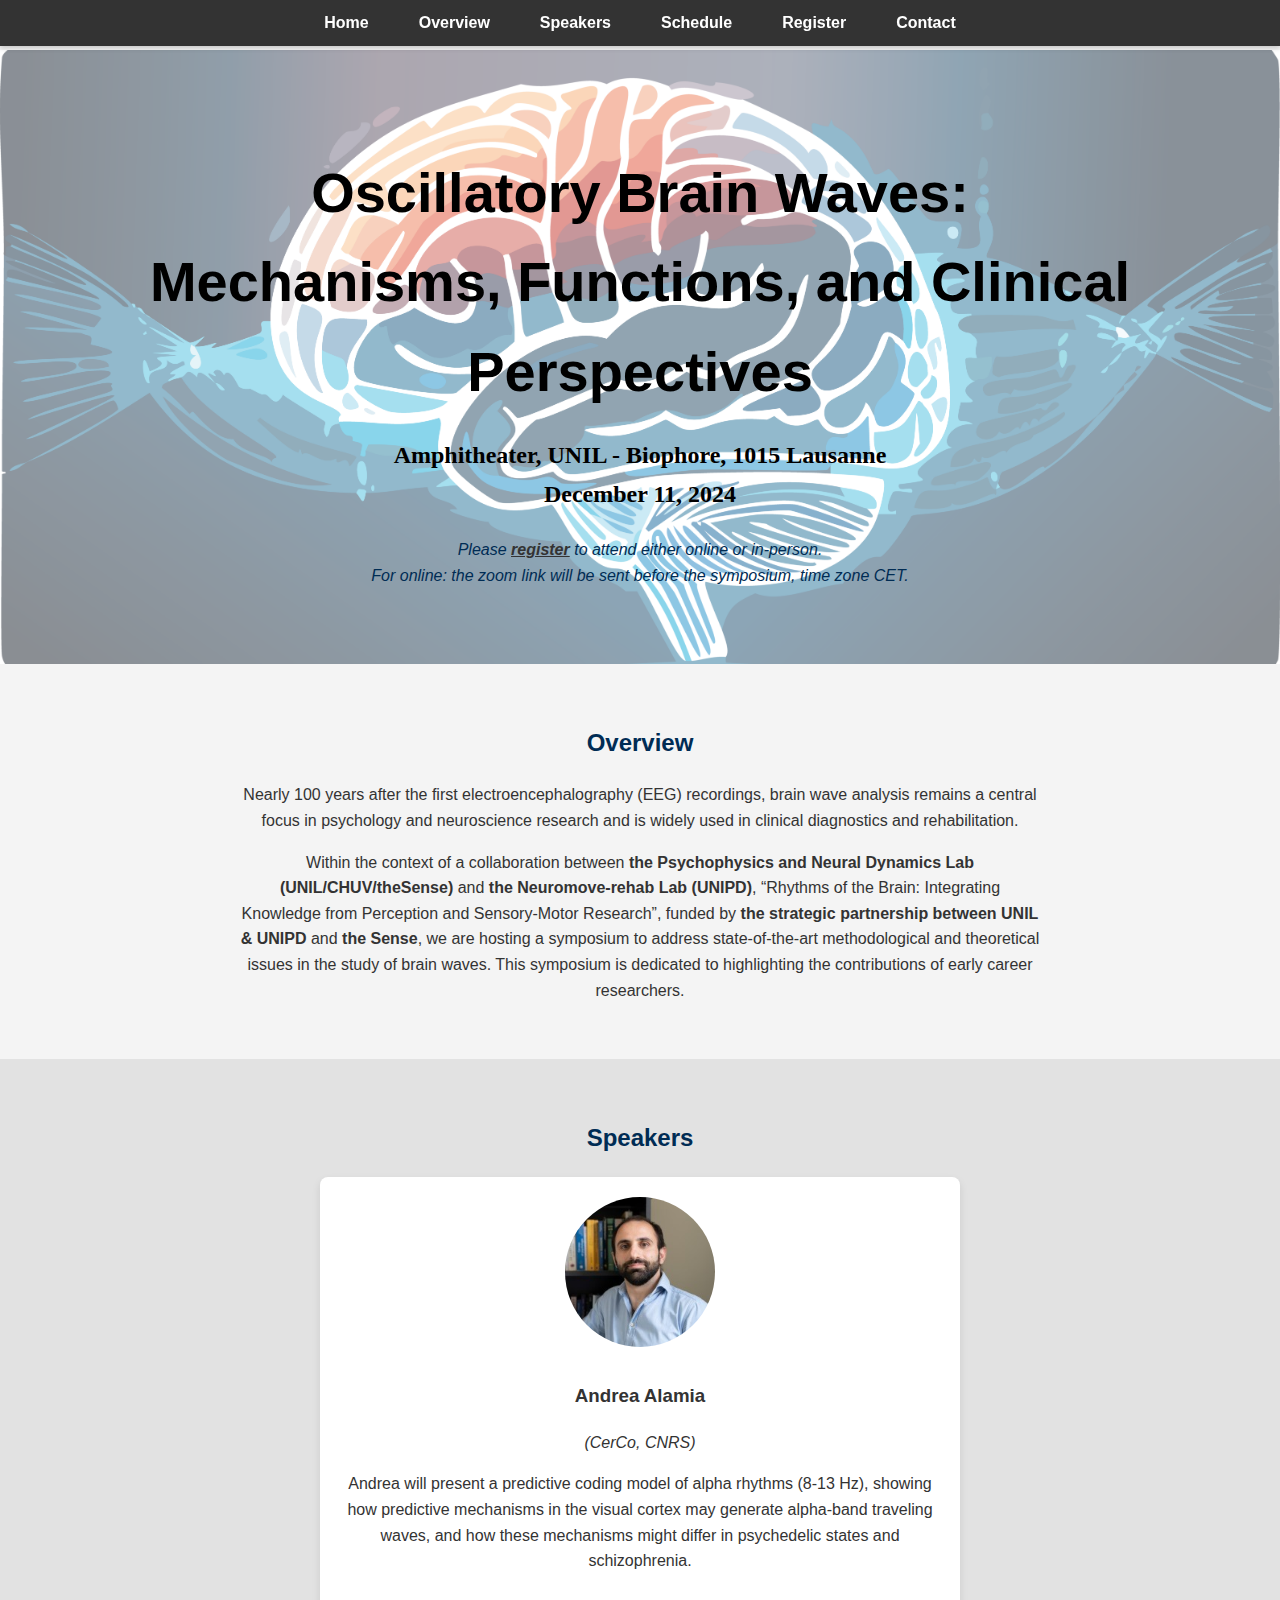
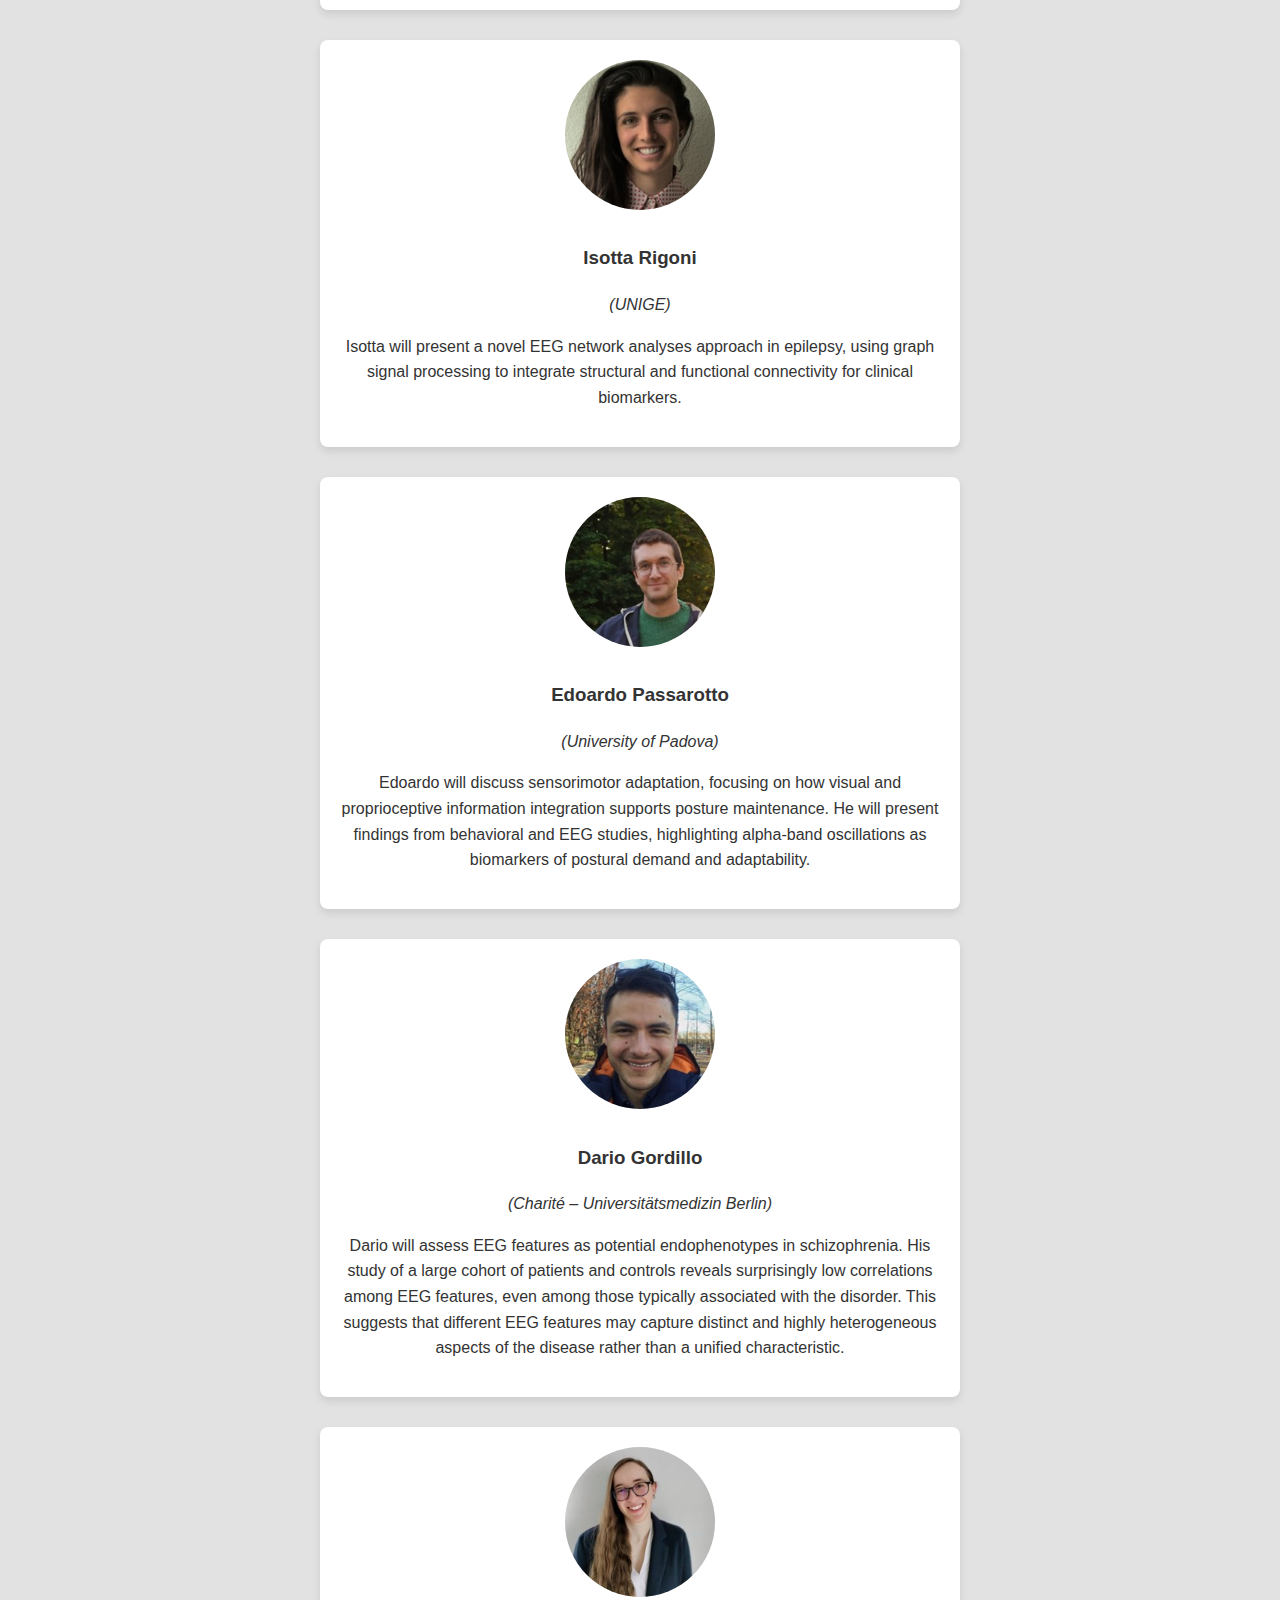
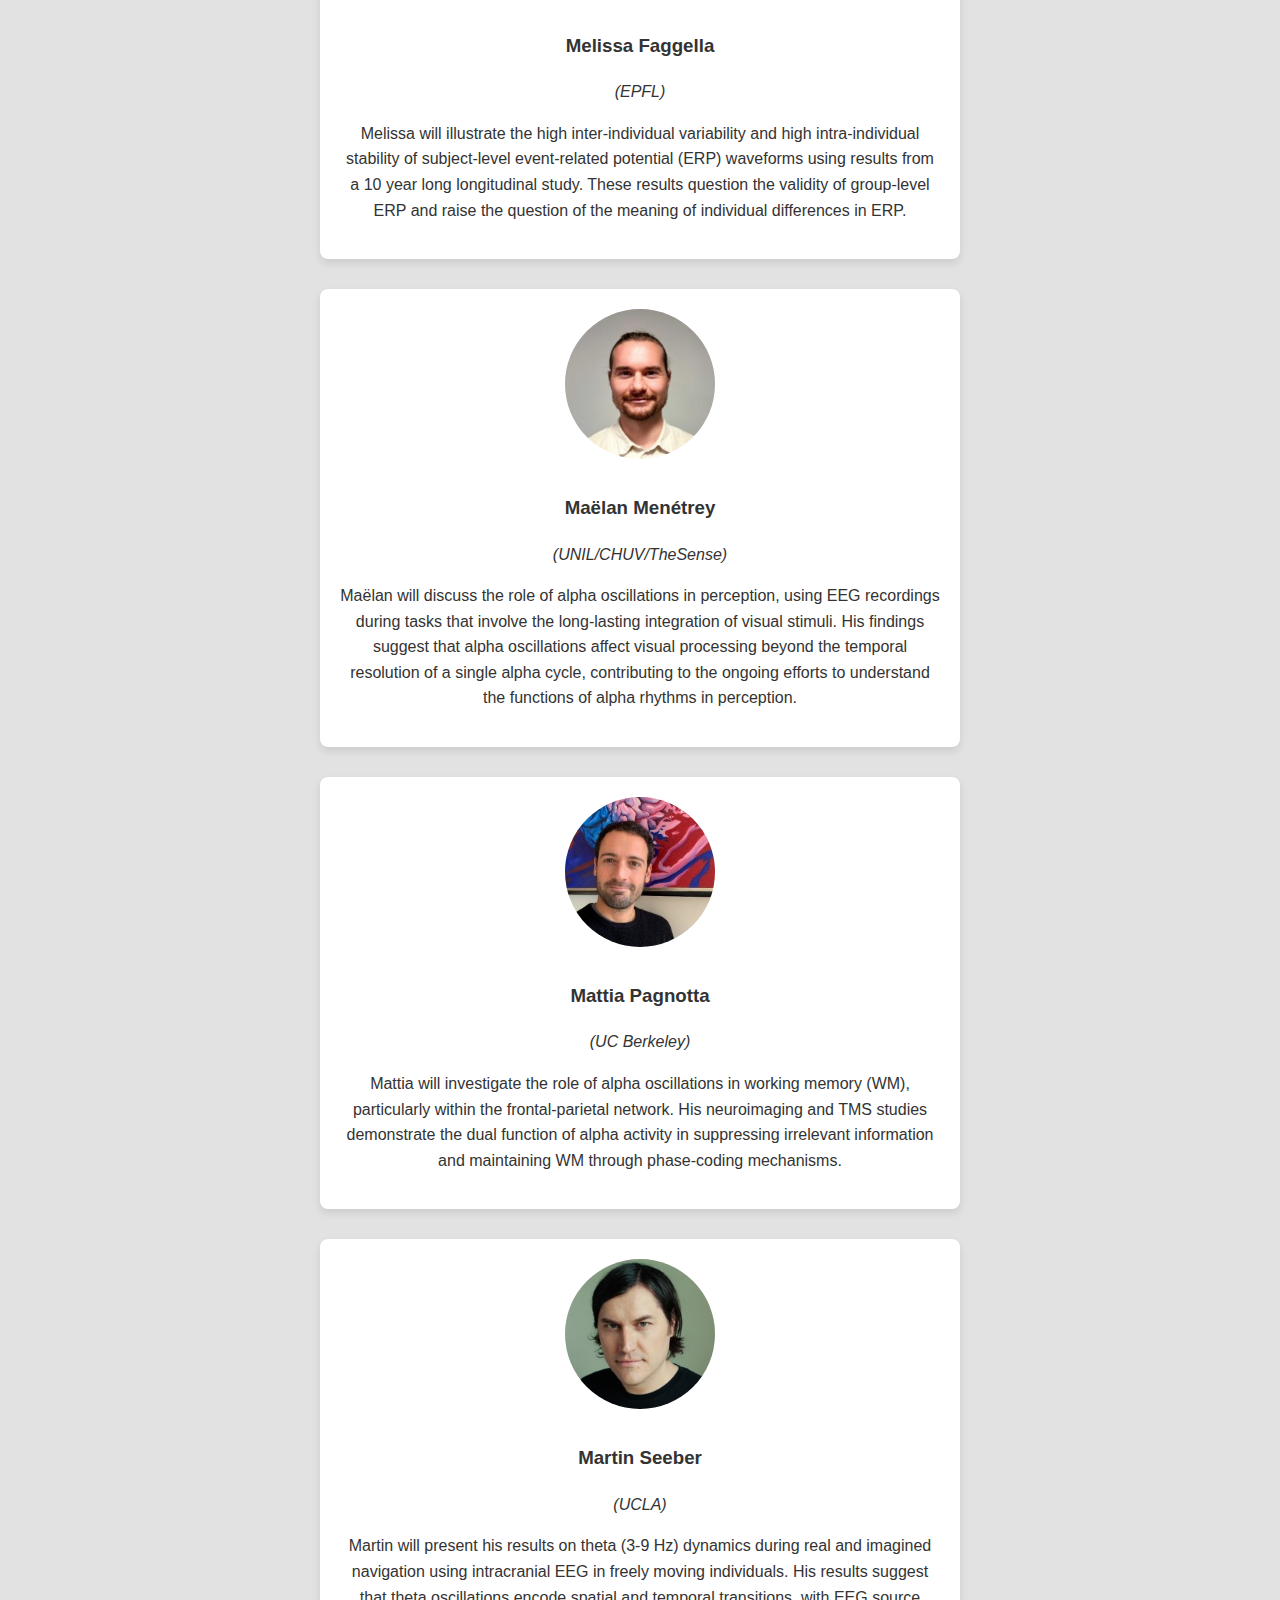
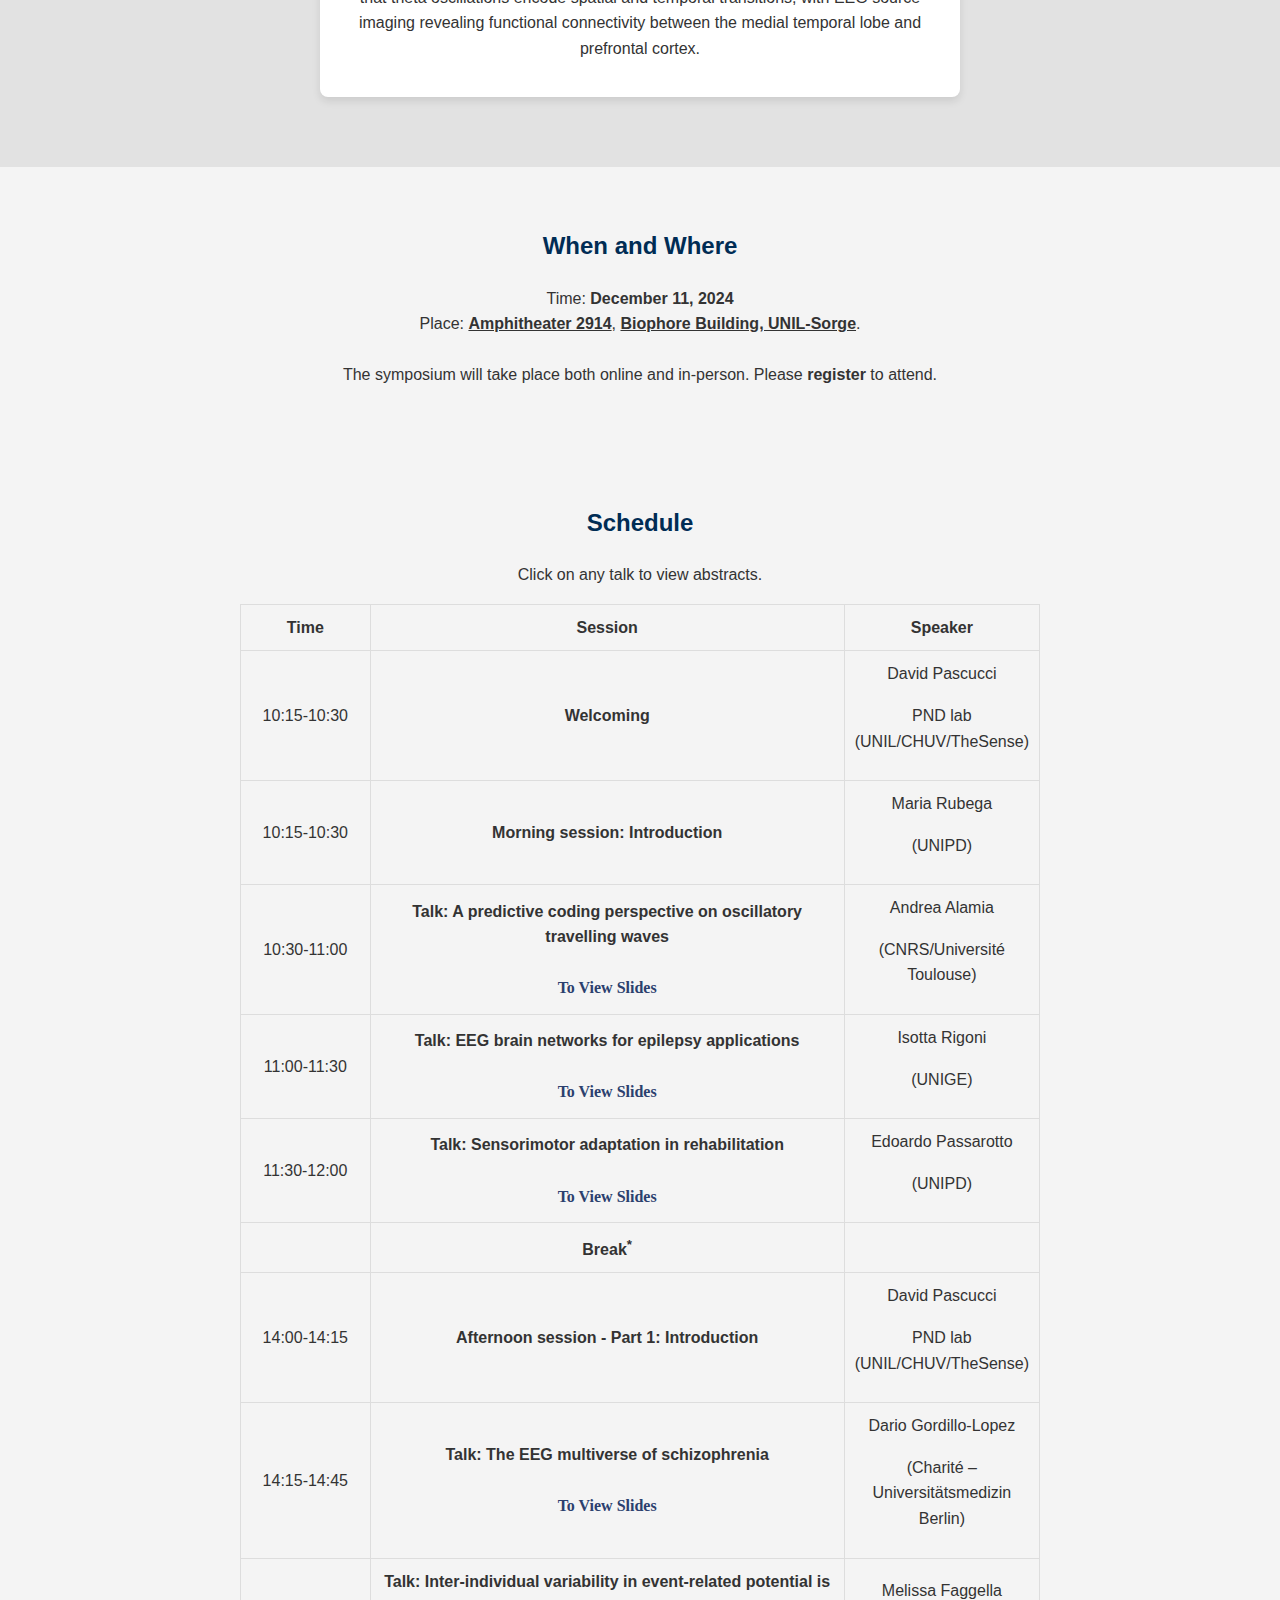
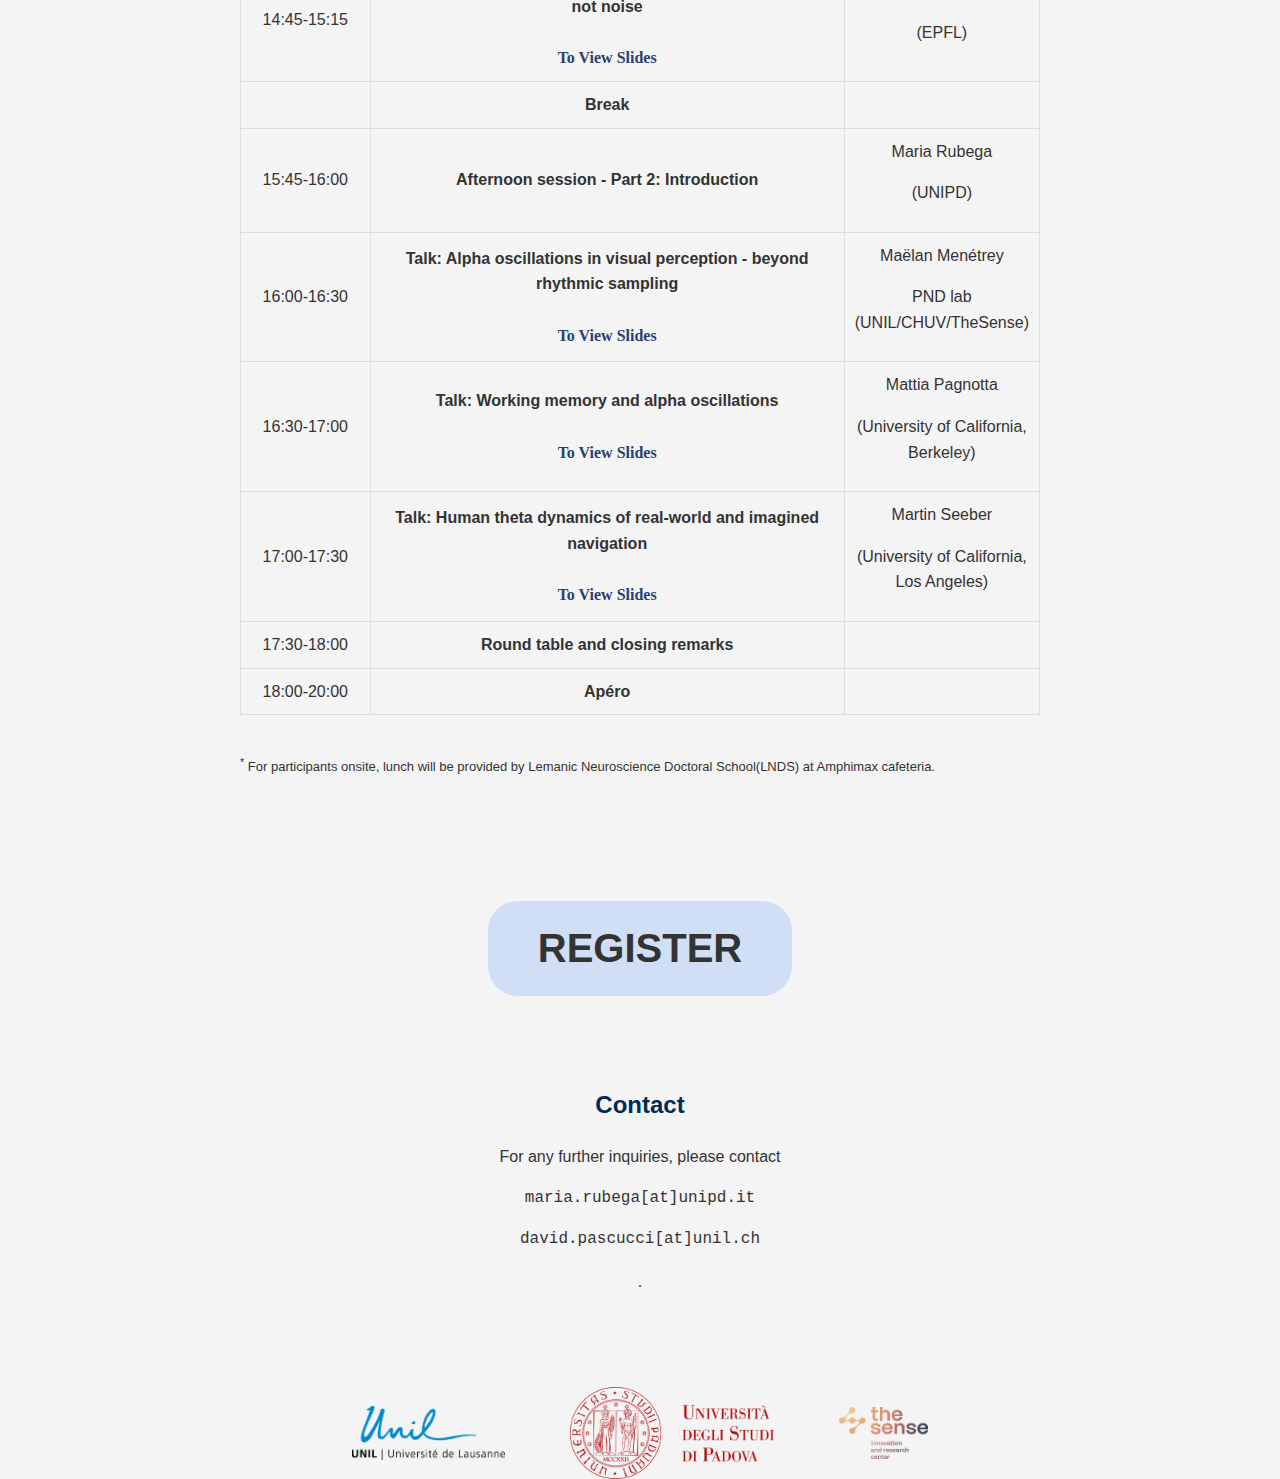
==== index.html @ 8aff5299 "Update index.html" ====
<!DOCTYPE html>
<html lang="en">
<head>
    <meta charset="UTF-8">
    <meta name="viewport" content="width=device-width, initial-scale=1.0">
    <title>Oscillatory Brain Waves</title>
    <link rel="stylesheet" href="styles.css">
</head>
<body>

    <!-- Navigation -->
    <nav>
        <ul>
            <li><a href="#home">Home</a></li>
            <li><a href="#overview">Overview</a></li>
            <li><a href="#speakers">Speakers</a></li>
            <li><a href="#schedule">Schedule</a></li>
            <li><a href="#registration">Register</a></li>
            <li><a href="#contact">Contact</a></li>
        </ul>
    </nav>

    <!-- Home Section -->
    <div id="home">
        <h1>Oscillatory Brain Waves:<br>Mechanisms, Functions, and Clinical Perspectives</h1>
        <!-- <p class="welcome-text">Welcome to the symposium page!</p> -->
        <p class="welcome-text"><b>Amphitheater, UNIL - Biophore, 1015 Lausanne <br>December 11, 2024 </b><br></p>
        <p style="color:#002c54;font-size: 16px"><em>Please <a href="#registration"><u>register</u></a> to attend either online or in-person. <br>For online: the zoom link will be sent before the symposium, time zone CET.</em></p>
    </div>

    <!-- Overview Section -->
    <div id="overview">
        <h2>Overview</h2>
        <p>
            Nearly 100 years after the first electroencephalography (EEG) recordings, brain wave analysis remains a central focus 
            in psychology and neuroscience research and is widely used in clinical diagnostics and rehabilitation. 
        </p>
        <p>
            Within the context of a collaboration between <b><a href="https://www.chuv.ch/en/rad/rad-home/research/research-groups/psychophysics-and-neural-dynamics-lab">the Psychophysics and Neural Dynamics Lab (UNIL/CHUV/theSense)</a></b> 
            and <b><a href="https://neuroscienze.unipd.it/neuromove">the Neuromove-rehab Lab (UNIPD)</a></b>, “Rhythms of the Brain: Integrating Knowledge from Perception and Sensory-Motor Research”, funded by <b>the strategic partnership between UNIL & UNIPD</b> and <b><a href="https://www.the-sense.ch/?lang=en">the Sense</a></b>,
            we are hosting a symposium to address state-of-the-art methodological and theoretical issues in the study of brain waves.
            This symposium is dedicated to highlighting the contributions of early career researchers. 
        </p>
    </div>

    <!-- Speakers Section -->
    <div id="speakers">
        <h2>Speakers</h2>

        <!-- Speaker: Andrea Alamia -->
        <div class="speaker">
            <img src="images/alamia.jpg" alt="Andrea Alamia" class="speaker-photo">
            <div class="speaker-info">
                <h3><a href="https://artipago.github.io/">Andrea Alamia</a></h3>
                <p><i>(CerCo, CNRS)</i></p>
                <p>
                    Andrea will present a predictive coding model of alpha rhythms (8-13 Hz), showing how predictive mechanisms in the visual cortex 
                    may generate alpha-band traveling waves, and how these mechanisms might differ in psychedelic states and schizophrenia.
                </p>
            </div>
        </div>

        <!-- Speaker: Isotta Rigoni -->
        <div class="speaker">
            <img src="images/rigoni.jpg" alt="Isotta Rigoni" class="speaker-photo">
            <div class="speaker-info">
                <h3><a href="https://www.unige.ch/medecine/neucli/groupes-de-recherche/serge-vulliemoz/membres-du-groupe/isotta-rigoni">Isotta Rigoni</a></h3>
                <p><i>(UNIGE)</i></p>
                <p>
                    Isotta will present a novel EEG network analyses approach in epilepsy, using graph signal processing to integrate structural and functional connectivity for clinical biomarkers.
                </p>
            </div>
        </div>

        <!-- Speaker: Edoardo Passarotto -->
        <div class="speaker">
            <img src="images/edoardo.jpg" alt="Edoardo Passarotto" class="speaker-photo">
            <div class="speaker-info">
                <h3><a href="https://www.edoardopassarotto.com/">Edoardo Passarotto</a></h3>
                <p><i>(University of Padova)</i></p>
                <p>
                    Edoardo will discuss sensorimotor adaptation, focusing on how visual and proprioceptive information integration supports posture maintenance. 
                    He will present findings from behavioral and EEG studies, highlighting alpha-band oscillations as biomarkers of postural demand and adaptability.
                </p>
            </div>
        </div>

        <!-- Speaker: Dario Gordillo -->
        <div class="speaker">
            <img src="images/gordillo.jpg" alt="Dario Gordillo" class="speaker-photo">
            <div class="speaker-info">
                <h3><a href="https://infoscience.epfl.ch/entities/person/dbcd9dc9-fa49-4c56-9115-cfde7f34c0b4">Dario Gordillo</a></h3>
                <p><i>(Charité – Universitätsmedizin Berlin)</i></p>
                <p>
                    Dario will assess EEG features as potential endophenotypes in schizophrenia. His study of a large cohort of patients and controls
                    reveals surprisingly low correlations among EEG features, even among those typically associated with the disorder. 
                    This suggests that different EEG features may capture distinct and highly heterogeneous aspects of the disease rather than a unified characteristic.
                </p>
            </div>
        </div>
        
        <!-- Speaker: Melissa Faggella -->
        <div class="speaker">
            <img src="images/melissa.jpg" alt="Melissa Faggella" class="speaker-photo">
            <div class="speaker-info">
                <h3><a href="https://people.epfl.ch/melissa.faggella?lang=en">Melissa Faggella</a></h3>
                <p><i>(EPFL)</i></p>
                <p>
                    Melissa will illustrate the high inter-individual variability and high intra-individual stability of subject-level event-related potential (ERP) waveforms 
                    using results from a 10 year long longitudinal study. These results question the validity of group-level ERP and raise the question of the meaning of 
                    individual differences in ERP.
                </p>
            </div>
        </div>

        <!-- Speaker: Maëlan Menétrey -->
        <div class="speaker">
            <img src="images/maelan.jpg" alt="Maëlan Menétrey" class="speaker-photo">
            <div class="speaker-info">
                <h3><a href="https://scholar.google.com/citations?hl=en&user=yphakjMAAAAJ">Maëlan Menétrey</a></h3>
                <p><i>(UNIL/CHUV/TheSense)</i></p>
                <p>
                    Maëlan will discuss the role of alpha oscillations in perception, using EEG recordings during tasks that involve the long-lasting integration of visual stimuli. 
                    His findings suggest that alpha oscillations affect visual processing beyond the temporal resolution of a single alpha cycle, contributing to the ongoing efforts 
                    to understand the functions of alpha rhythms in perception.
                </p>
            </div>
        </div>

        <!-- Speaker: Mattia Pagnotta -->
        <div class="speaker">
            <img src="images/pagnotta.jpg" alt="Mattia Pagnotta" class="speaker-photo">
            <div class="speaker-info">
                <h3><a href="https://sites.google.com/view/mattiapagnotta/">Mattia Pagnotta</a></h3>
                <p><i>(UC Berkeley)</i></p>
                <p>
                    Mattia will investigate the role of alpha oscillations in working memory (WM), particularly within the frontal-parietal network.
                    His neuroimaging and TMS studies demonstrate the dual function of alpha activity in suppressing irrelevant information 
                    and maintaining WM through phase-coding mechanisms.
                </p>
            </div>
        </div>

        <!-- Speaker: Martin Seeber -->
        <div class="speaker">
            <img src="images/seeber.jpg" alt="Martin Seeber" class="speaker-photo">
            <div class="speaker-info">
                <h3><a href="https://www.google.com/url?sa=t&source=web&rct=j&opi=89978449&url=https://scholar.google.at/citations%3Fuser%3DNFI7NlgAAAAJ%26hl%3Dde&ved=2ahUKEwjdi5PHw-GJAxVMhP0HHYMICqMQFnoECDMQAQ&usg=AOvVaw1ig1xqGDm0II3q-6fCly_B">Martin Seeber</a></h3>
                <p><i>(UCLA)</i></p>
                <p>
                    Martin will present his results on theta (3-9 Hz) dynamics during real and imagined navigation using intracranial EEG in freely moving individuals. 
                    His results suggest that theta oscillations encode spatial and temporal transitions, with EEG source imaging revealing functional connectivity 
                    between the medial temporal lobe and prefrontal cortex.   
                </p>
            </div>
        </div>

        
    </div>

    <!-- Schedule Section -->
    <div id="schedule">
        <h2>When and Where</h2>
        <p>Time: <b>December 11, 2024</b> <br>Place: <u><a href="https://planete.unil.ch/?local=BIO-2914">Amphitheater 2914</a></u>, <u><a href="https://maps.app.goo.gl/LeVYGykgpYkGQVT6A">Biophore Building, UNIL-Sorge</a></u>.<br><br>The symposium will take place both online and in-person. Please <a href="#registration">register</a> to attend.</p>
    </div>    

    <section id="schedule">
    <h2>Schedule</h2>

    <p>Click on any talk to view abstracts.<p>
    <table style="width: 100%; border-collapse: collapse; text-align: center;">
    <colgroup>
    <col style="width:20%">
    <col style="width:100%">
    <col style="width:100%">
  </colgroup> 
        <thead>
            <tr>
                <th style="padding: 10px; border: 1px solid #ddd;">Time</th> 
                <th style="padding: 10px; border: 1px solid #ddd;">Session</th>
                <th style="padding: 10px; border: 1px solid #ddd;">Speaker</th>
            </tr>
        </thead>
        <tbody>
             <tr>
                <td style="padding: 10px; border: 1px solid #ddd;">10:15-10:30</td>
                <td style="padding: 10px; border: 1px solid #ddd;"><strong>Welcoming</td>
                <td style="padding: 10px; border: 1px solid #ddd;">David Pascucci<p>PND lab (UNIL/CHUV/TheSense)</p></td>
            </tr>
            <tr>
                <td style="padding: 10px; border: 1px solid #ddd;">10:15-10:30</td>
                <td style="padding: 10px; border: 1px solid #ddd;"><strong>Morning session: Introduction</td>
                <td style="padding: 10px; border: 1px solid #ddd;">Maria Rubega<p>(UNIPD)</p></td>
            </tr>
            <tr>
                <td style="padding: 10px; border: 1px solid #ddd;">10:30-11:00</td>
                <td style="padding: 10px; border: 1px solid #ddd;"><a href="talk_abstracts.html#andrea-alamia"><strong>Talk: A predictive coding perspective on oscillatory travelling waves</strong><br><br><a href="./Slides/Alamia_BrainwavesSymposiumSlides.pdf" download="slides" ><p class="slides">To View Slides</p></a></td>
                <td style="padding: 10px; border: 1px solid #ddd;">Andrea Alamia<p>(CNRS/Université Toulouse)</td>
            </tr>
            <tr>
                <td style="padding: 10px; border: 1px solid #ddd;">11:00-11:30</td>
                <td style="padding: 10px; border: 1px solid #ddd;"><a href="talk_abstracts.html#isotta-rigoni"><strong>Talk: EEG brain networks for epilepsy applications<br><br><a href="./Slides/Rigoni_BrainwavesSymposiumSlides.pdf" download="slides" ><p class="slides">To View Slides</p></a></td>
                <td style="padding: 10px; border: 1px solid #ddd;">Isotta Rigoni<p>(UNIGE)</td>
            </tr>
            <tr>
                <td style="padding: 10px; border: 1px solid #ddd;">11:30-12:00</td>
                <td style="padding: 10px; border: 1px solid #ddd;"><a href="talk_abstracts.html#edoardo-passarotto"><strong>Talk: Sensorimotor adaptation in rehabilitation<br><br><a href="./Slides/Passarotto_BrainwavesSymposiumSlides.pdf" download="slides" ><p class="slides">To View Slides</p></a></td>
                <td style="padding: 10px; border: 1px solid #ddd;">Edoardo Passarotto<p>(UNIPD)</td>
            </tr>
                               
            <tr>
                <td style="padding: 10px; border: 1px solid #ddd;"></td>
                <td style="padding: 10px; border: 1px solid #ddd;"><strong>Break<sup>*</sup></td>
                <td style="padding: 10px; border: 1px solid #ddd;"></td>
            </tr>
            <tr>
                <td style="padding: 10px; border: 1px solid #ddd;">14:00-14:15</td>
                <td style="padding: 10px; border: 1px solid #ddd;"><strong>Afternoon session - Part 1: Introduction</td>
                <td style="padding: 10px; border: 1px solid #ddd;">David Pascucci<p>PND lab (UNIL/CHUV/TheSense)</td>
            </tr>
            
            <tr>
                <td style="padding: 10px; border: 1px solid #ddd;">14:15-14:45</td>
                <td style="padding: 10px; border: 1px solid #ddd;"><a href="talk_abstracts.html#dario-gordillo"><strong>Talk: The EEG multiverse of schizophrenia<br><br><a href="./Slides/Gordillo_BrainwavesSymposiumSlides.pdf" download="slides" ><p class="slides">To View Slides</p></a></td>
                <td style="padding: 10px; border: 1px solid #ddd;">Dario Gordillo-Lopez<p>(Charité – Universitätsmedizin Berlin)</td>
            </tr>                    
            <tr>
                <td style="padding: 10px; border: 1px solid #ddd;">14:45-15:15</td>
                <td style="padding: 10px; border: 1px solid #ddd;"><a href="talk_abstracts.html#melissa-faggella"><strong>Talk: Inter-individual variability in event-related potential is not noise<br><br><a href="./Slides/Faggella_BrainwavesSymposiumSlides.pdf" download="slides" ><p class="slides">To View Slides</p></a></td>
                <td style="padding: 10px; border: 1px solid #ddd;">Melissa Faggella<p>(EPFL)</td>
            </tr>
                    
            <tr>
                <td style="padding: 10px; border: 1px solid #ddd;"></td>
                <td style="padding: 10px; border: 1px solid #ddd;"><strong>Break</td>
                <td style="padding: 10px; border: 1px solid #ddd;"></td>
            </tr>

             <tr>
                <td style="padding: 10px; border: 1px solid #ddd;">15:45-16:00</td>
                <td style="padding: 10px; border: 1px solid #ddd;"><strong>Afternoon session - Part 2: Introduction</td>
                <td style="padding: 10px; border: 1px solid #ddd;">Maria Rubega<p>(UNIPD)</p></td>
            </tr>
                    
            <tr>
                <td style="padding: 10px; border: 1px solid #ddd;">16:00-16:30</td>
                <td style="padding: 10px; border: 1px solid #ddd;"><a href="talk_abstracts.html#maelan-menetrey"><strong>Talk: Alpha oscillations in visual perception - beyond rhythmic sampling<br><br><a href="./Slides/Menétrey_BrainwavesSymposiumSlides.pdf" download="slides" ><p class="slides">To View Slides</p></a></td>
                <td style="padding: 10px; border: 1px solid #ddd;">Maëlan Menétrey<p>PND lab (UNIL/CHUV/TheSense)</td>
            </tr>
            <tr>
                <td style="padding: 10px; border: 1px solid #ddd;">16:30-17:00</td>
                <td style="padding: 10px; border: 1px solid #ddd;"><a href="talk_abstracts.html#mattia-pagnotta"><strong>Talk: Working memory and alpha oscillations<br><br><a href="./Slides/Pagnotta_BrainwavesSymposiumSlides.pdf" download="slides" ><p class="slides">To View Slides</p></a></td>
                <td style="padding: 10px; border: 1px solid #ddd;">Mattia Pagnotta<p>(University of California, Berkeley)</td>
            </tr>
            <tr>
                <td style="padding: 10px; border: 1px solid #ddd;">17:00-17:30</td>
                <td style="padding: 10px; border: 1px solid #ddd;"><a href="talk_abstracts.html#martin-seeber"><strong>Talk: Human theta dynamics of real-world and imagined navigation<br><br><a href="Slides/Seeber_BrainwavesSymposiumSlides.pdf" download="slides" ><p class="slides">To View Slides</p></a></td>
                <td style="padding: 10px; border: 1px solid #ddd;">Martin Seeber<p>(University of California, Los Angeles)</td>
            </tr>
            <tr>
                <td style="padding: 10px; border: 1px solid #ddd;">17:30-18:00</td>
                <td style="padding: 10px; border: 1px solid #ddd;"><strong>Round table and closing remarks</td>
                <td style="padding: 10px; border: 1px solid #ddd;"></td>
            </tr>
            <tr>
                <td style="padding: 10px; border: 1px solid #ddd;">18:00-20:00</td>
                <td style="padding: 10px; border: 1px solid #ddd;"><strong>Apéro</td>
                <td style="padding: 10px; border: 1px solid #ddd;"></td>
            </tr>
        </tbody>
    </table> <br>
    <p style = "font-size: 13px;text-align: left"><sup>*</sup> For participants onsite, lunch will be provided by Lemanic Neuroscience Doctoral School(LNDS) at Amphimax cafeteria.</p>
</section>

    <!-- Registration Section -->
   <div id="registration">
        <!-- ><h2>Registration</h2> -->
          <!--<a href="https://forms.gle/c2TCccwVnSUeD32W7"> 
              <button type="submit" class="submit-button"> Register </button> 
          </a>-->
      <button>
           <a href="https://forms.gle/c2TCccwVnSUeD32W7" class="register-button" >REGISTER</a>
      </button>
  
    </div>
                    
    <!-- Contact Section -->
   <div id="contact">
        <h2>Contact</h2> 
       <p>For any further inquiries, please contact <p style="font-family:'Courier New'">maria.rubega[at]unipd.it</p>  <p style="font-family:'Courier New'">david.pascucci[at]unil.ch</p>. </p> <br><br><br>
   </div>
</body>
                    
  <!--Logo at bottom-->
  <!--  <img src="images/PND_Logo.png" alt="pnd logo" class="pnd" style="vertical-align:middle;margin:0px 30px"> -->
    <img src="images/unil.png" alt="unil logo" class="unil" style="vertical-align:middle;margin:0px 30px">
    <img src="images/unipd_noback.png" alt="unipd logo" class="unipd" style="vertical-align:middle;margin:0px 30px">
    <img src="images/theSense.png" alt="the Sense logo" class="theSense" style="vertical-align:middle;margin:0px 30px">
 
        
</html>
---- styles.css ----
/* Global variables */
:root {
    --nav-height: 50px;
}

/* Global styles */
body {
    font-family: Arial, sans-serif;
    line-height: 1.6;
    background-color: #f4f4f4;
    color: #333;
    text-align: center; /* Center-align all text globally */
    margin: 0;
    padding: 0;
}

/* Sticky Navigation Bar */
nav {
    background-color: #333; /* Dark background */
    padding: 10px 0;
    margin-bottom: 50px; /* add space between sections */
    position: fixed; /* Makes it sticky */
    top: 0; /* Align to the top of the page */
    width: 100%; /* Full width */
    z-index: 1000; /* Ensure it stays above other content */
    box-shadow: 0 2px 5px rgba(0, 0, 0, 0.2); /* Optional: Add a subtle shadow */
}

nav ul {
    list-style-type: none;
    margin: 0;
    padding: 0;
    display: flex;
    justify-content: center; /* Center items in the nav bar */
}

nav ul li {
    margin: 0 15px; /* Space between navigation items */
}

nav ul li a {
    color: white;
    text-decoration: none;
    font-weight: bold;
    padding: 5px 10px;
    transition: color 0.3s ease;
}

nav ul li a:hover {
    color: #ffd700; /* Change color on hover (gold as an example) */
}

/* Add padding to body to prevent content overlap with the sticky nav */
body {
    padding-top: 50px; /* Adjust based on the height of your nav */
}

/* Home Section */
#home {
    background: url('images/background_ai.png') no-repeat center center/cover;
    color: white;
    padding: 60px 20px;
    text-align: center; /* Center-align text in this section */
}

#home h1 {
    color: black;
    font-size: 3.5rem;
    margin-bottom: 10px;
}

#home p {
    color: black;
}

/* Style for Abstract Content Section */
.abstract-container {
    max-width: 800px; /* Adjust width as needed */
    margin: 0 auto; /* Center the container horizontally */
    text-align: justify; /* Justify the text alignment */
    font-size: 1rem; /* Adjust font size */
    line-height: 1.6; /* Increase line height for readability */
    padding: 10px; /* Add some padding around the text */
    background-color: #fff; /* Optional: Add a background color */
    border-radius: 8px; /* Optional: Add rounded corners */
    box-shadow: 0 4px 8px rgba(0, 0, 0, 0.1); /* Optional: Add subtle shadow */
}

/* Increased font size for the specific paragraph */
#home p.welcome-text {
    font-size: 1.5rem;  /* Increased font size */
    color: black !important;  /* Ensure the text is visible against the background */
    margin-top: 20px;  /* Optional: spacing */
    font-family: "Times New Roman", Times, serif;
}

/* Overview Section */
#overview, #schedule, #registration {
    padding: 40px 20px;
    max-width: 800px;
    margin: 0 auto;
    text-align: center; /* Center-align text for sections */
}

/* Speakers Section */
#speakers {
    padding: 40px 20px;
    background-color: #e2e2e2;
    text-align: center;
}

.speaker {
    display: flex;
    flex-direction: column;
    align-items: center; /* Center content horizontally */
    justify-content: center; /* Center content vertically */
    margin-bottom: 30px;
    padding: 20px;
    background-color: white;
    border-radius: 8px;
    box-shadow: 0 4px 8px rgba(0, 0, 0, 0.1);
    max-width: 600px; /* Restrict box width */
    margin-left: auto; /* Center horizontally */
    margin-right: auto; /* Center horizontally */
}

.speaker-header h3 {
    margin: 0;
    font-size: 1.5rem;
}

.speaker-header p {
    margin: 0;
    font-style: italic;
}

.speaker-photo {
    width: 150px;
    height: 150px;
    object-fit: cover;
    border-radius: 50%;
    margin-bottom: 15px;
}

.speaker-description {
    text-align: center; /* Center-align the speaker descriptions */
    margin: 10px 0;
}

/* Talk slides */
.slides{
    font-family: Times New Roman, serif;
    font-style: normal;
    font-size: 12pt;
    color: #2b406e;
    text-align: center; /* Center-align all text globally */
    margin: 0;
}
.slides:hover {
    color: #ff6347; /* Optional: Change color on hover */
}

/* Registration Section */
form {
    max-width: 500px;
    margin: 0 auto;
    background-color: #fff;
    padding: 20px 30px;
    border-radius: 8px;
    box-shadow: 0 2px 10px rgba(0, 0, 0, 0.1);
}
label {
    display: block;
    font-size: 16px;
    margin-bottom: 5px;
    color: #555;
}

.form-group-horizontal {
    display: flex;
    gap: 12px;
    margin-bottom: 15px;
}

.form-group-horizontal .form-group {
    flex: 1;
}
button {
    background-color: #d0dff5;
    text-color: white;
    padding: 25px 50px;
    border: none;
    border-radius: 30px;
    cursor: default;
    margin-top: 30px; /* Added margin above the button */
    margin-bottom: 30px;
    font-size: 40px;
}


/* Link Styles */
a {
    color: #333;
    text-decoration: none;
    font-weight: bold;
}

a:hover {
    color: #ff6347; /* Optional: Change color on hover */
}

html {
    scroll-behavior: smooth;
}


h2{
    color: #002c54;
}


/*Logos at the bottom*/
.pnd{
    bottom: 0; 
    left: 0; 
    width: 15%; 
    height: 15%; 
}

.unil{
    bottom: 0; 
    left: 0; 
    width: 12%; 
    height: 12%; 
}
.unipd{
    bottom: 0; 
    right: 0; 
    width: 16%; 
    height: 16%;   
}

.theSense{
    bottom: 0; 
    left: 0; 
    width: 7%; 
    height: 7%; 
}
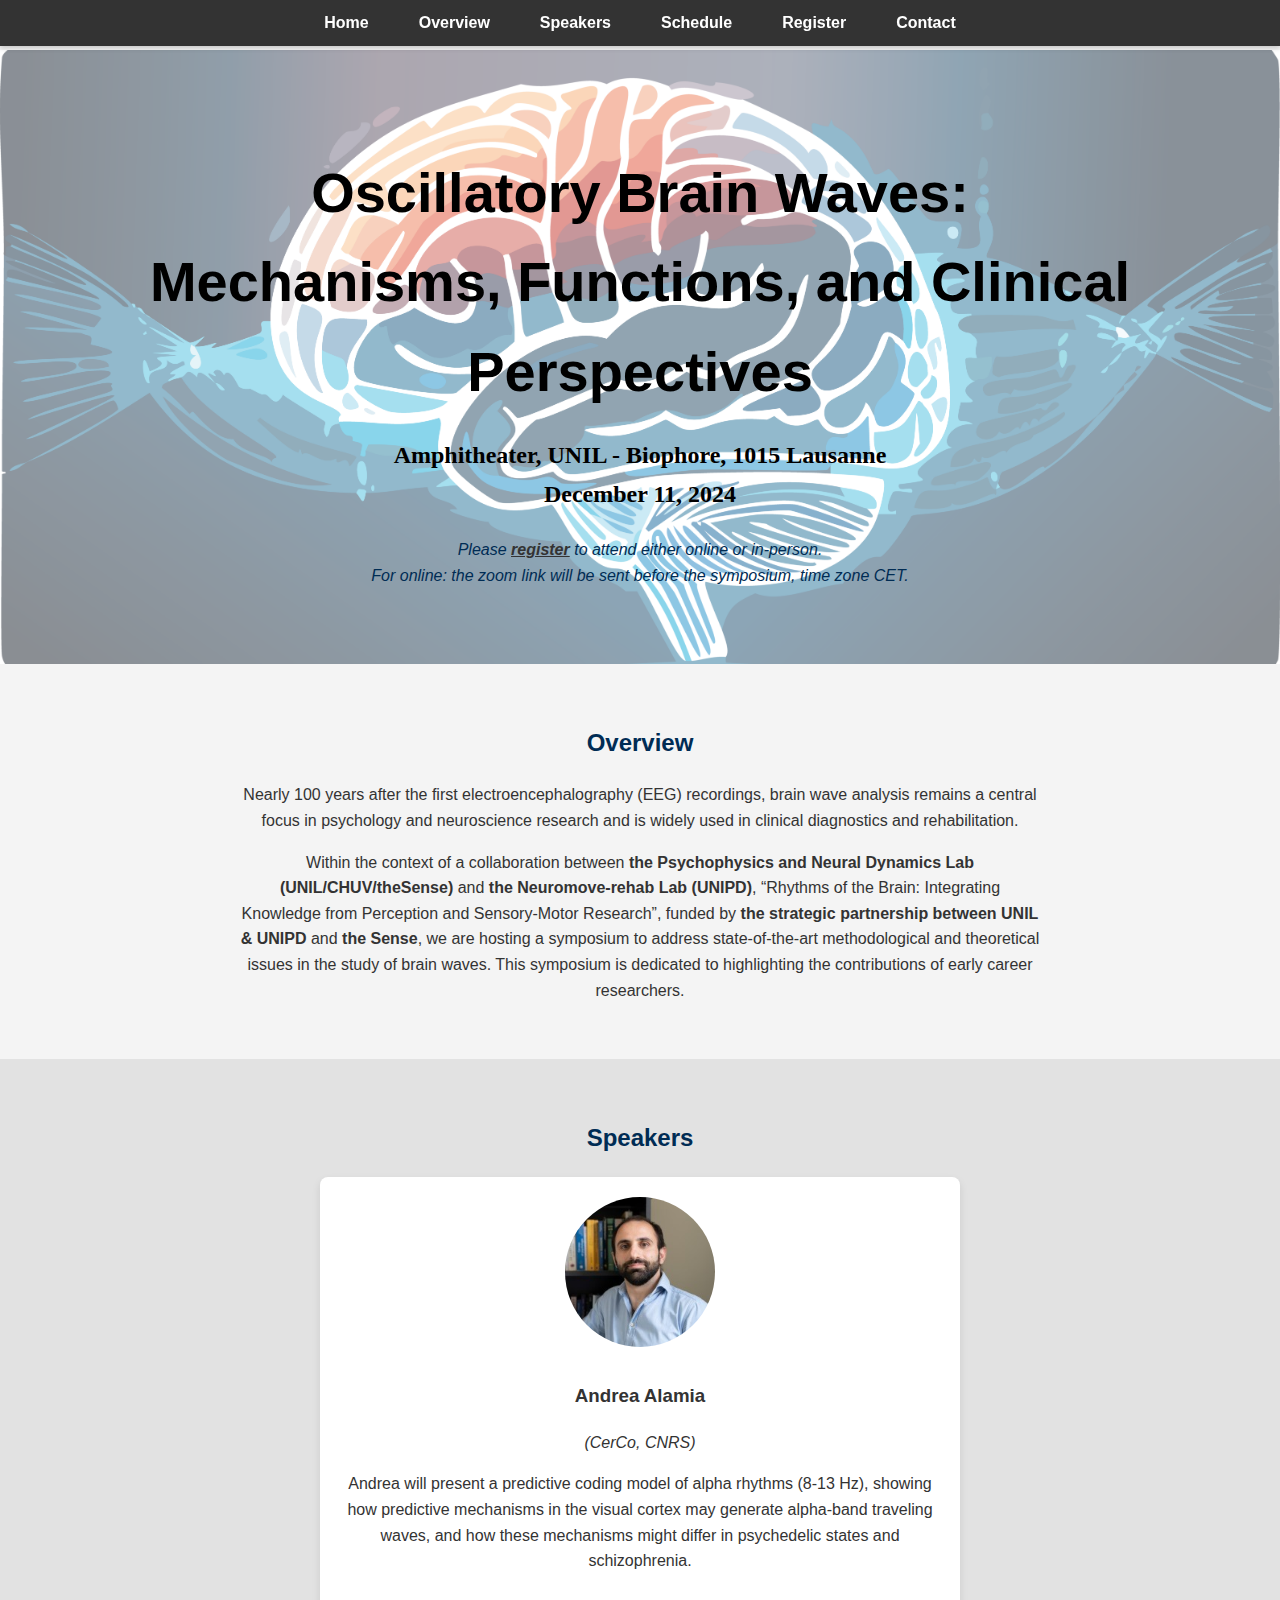
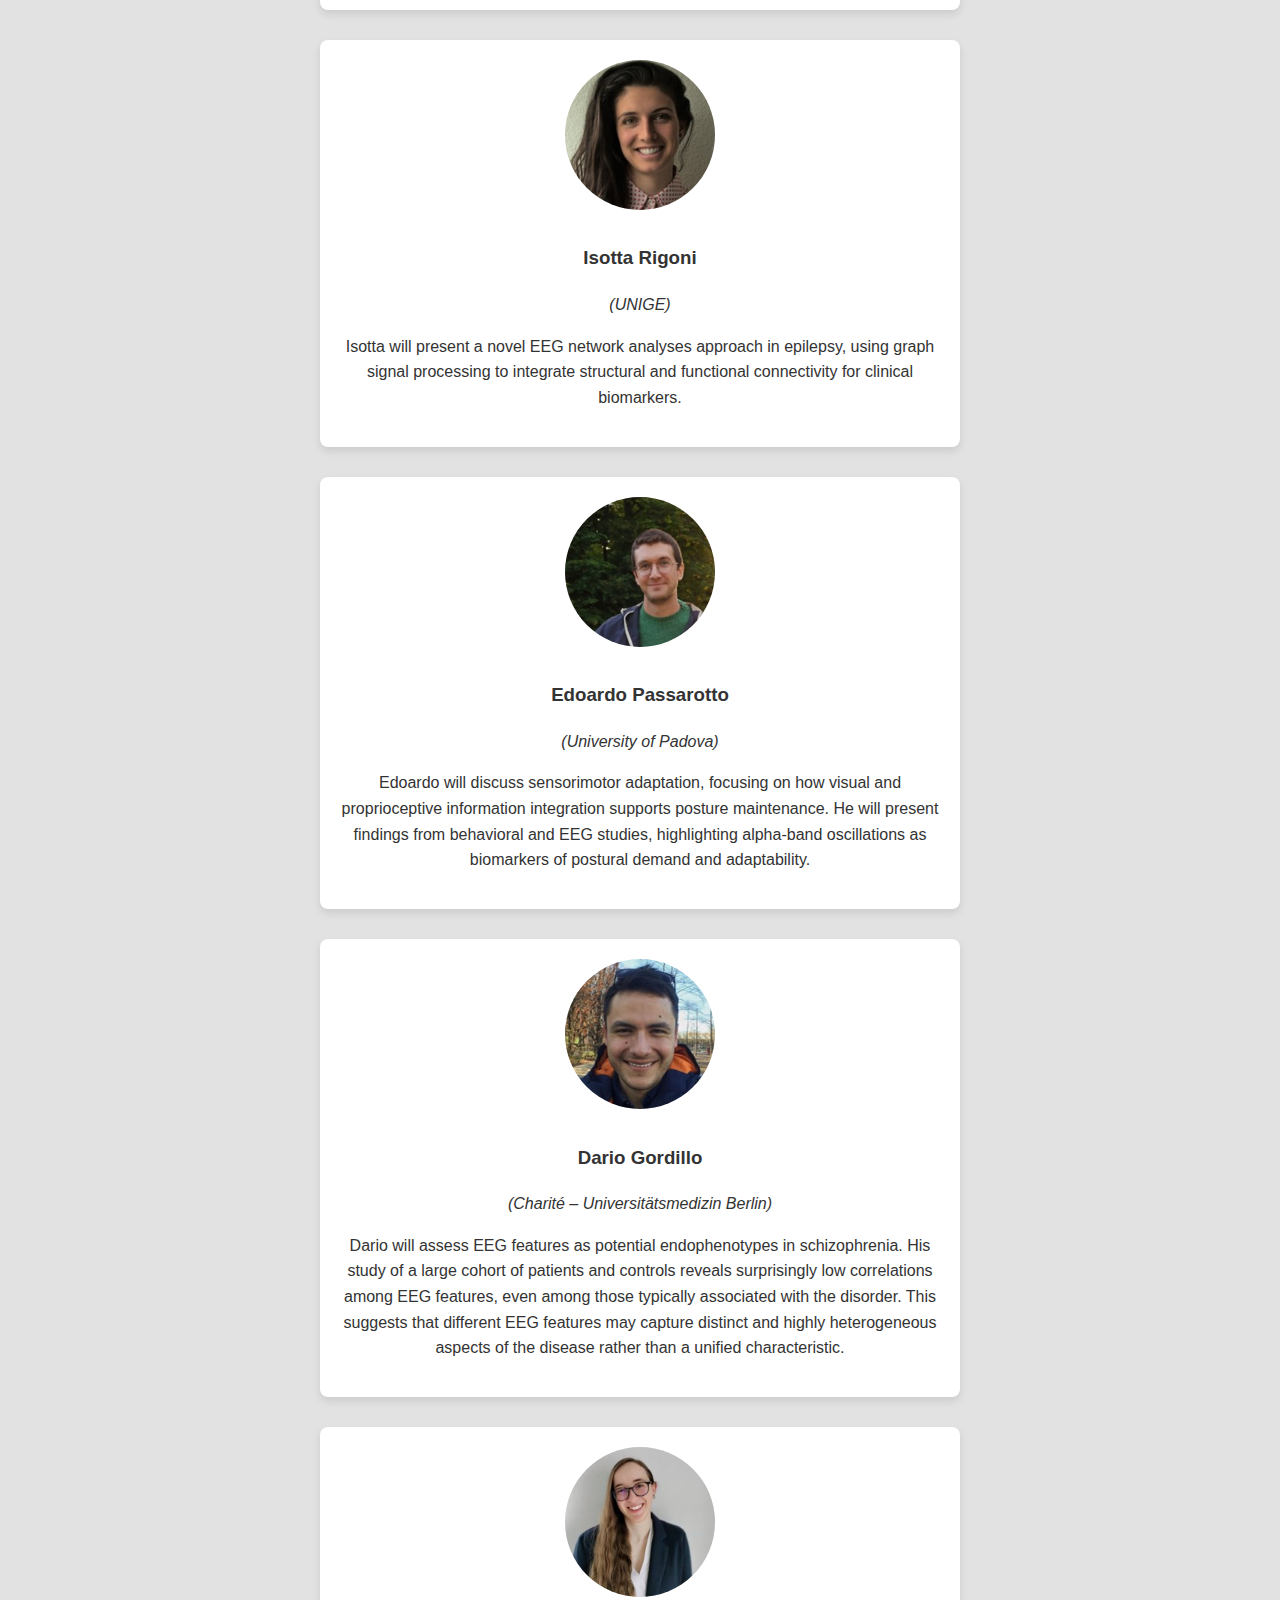
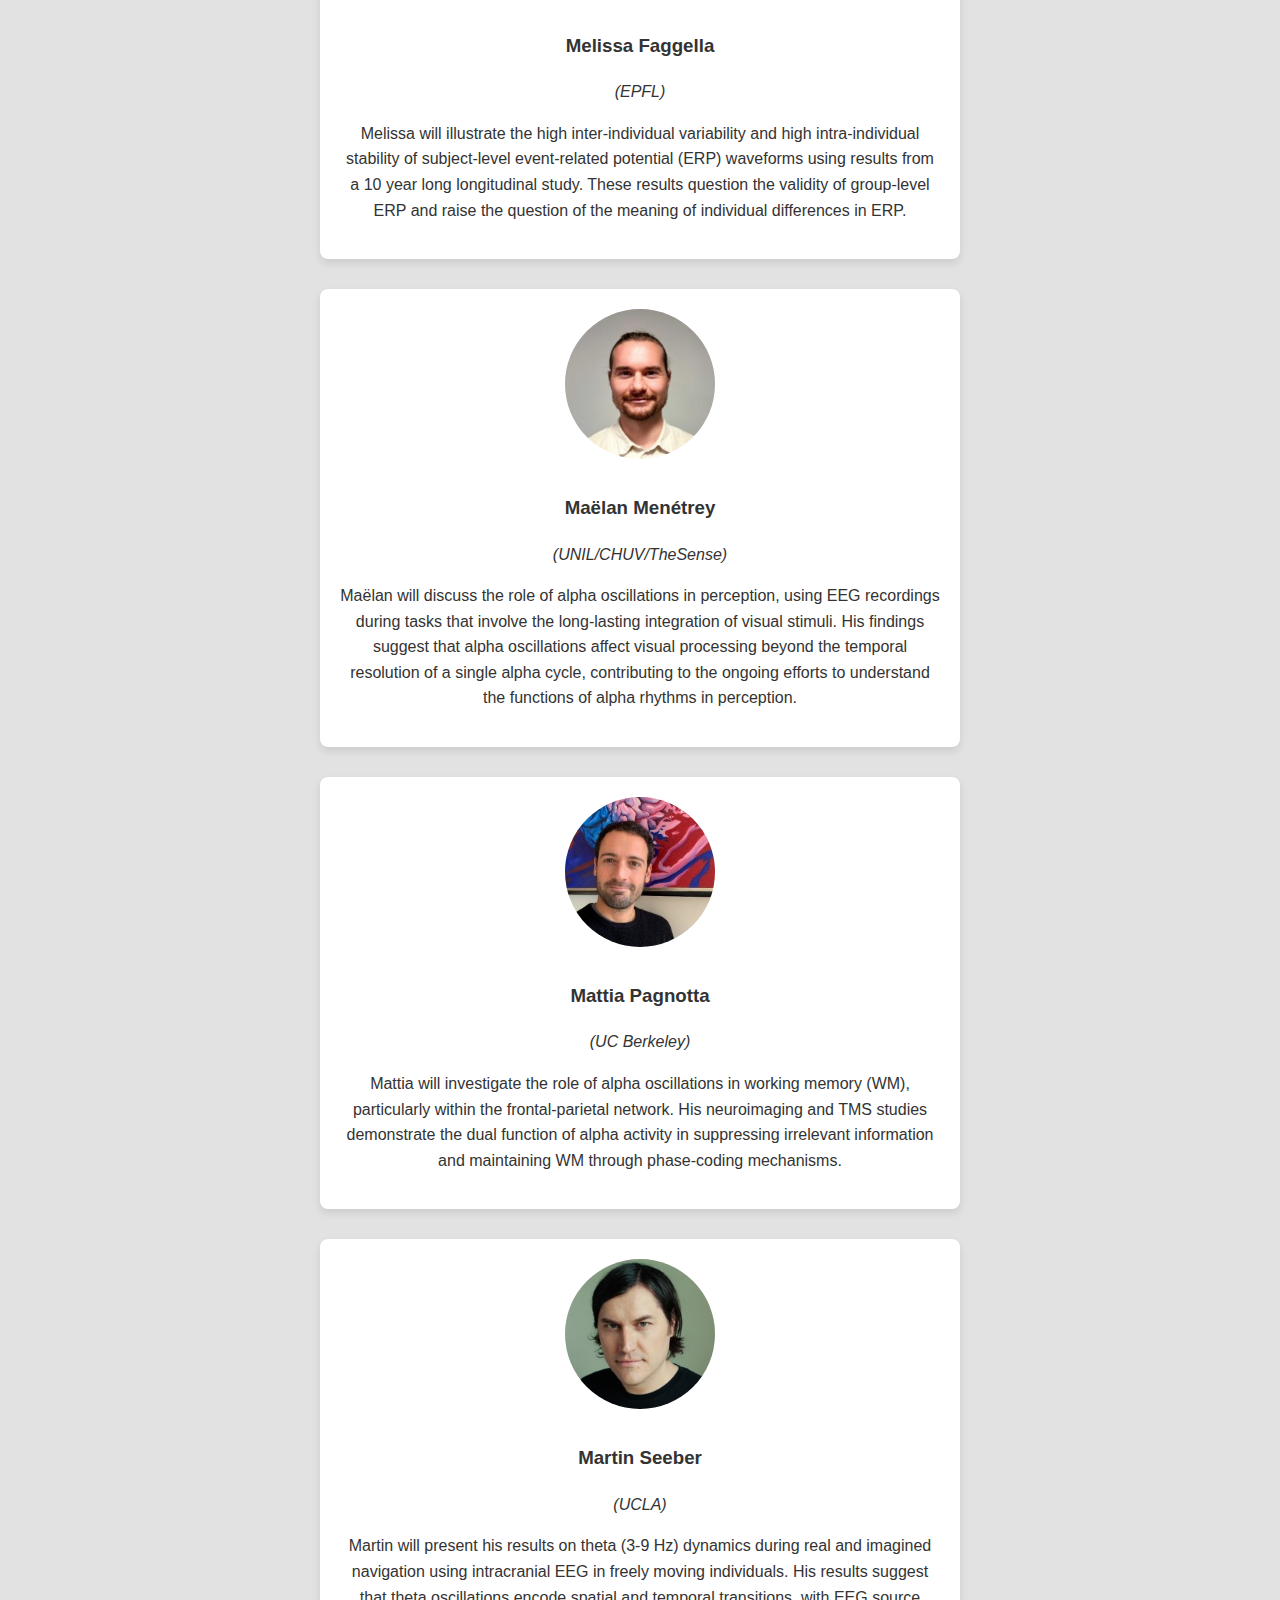
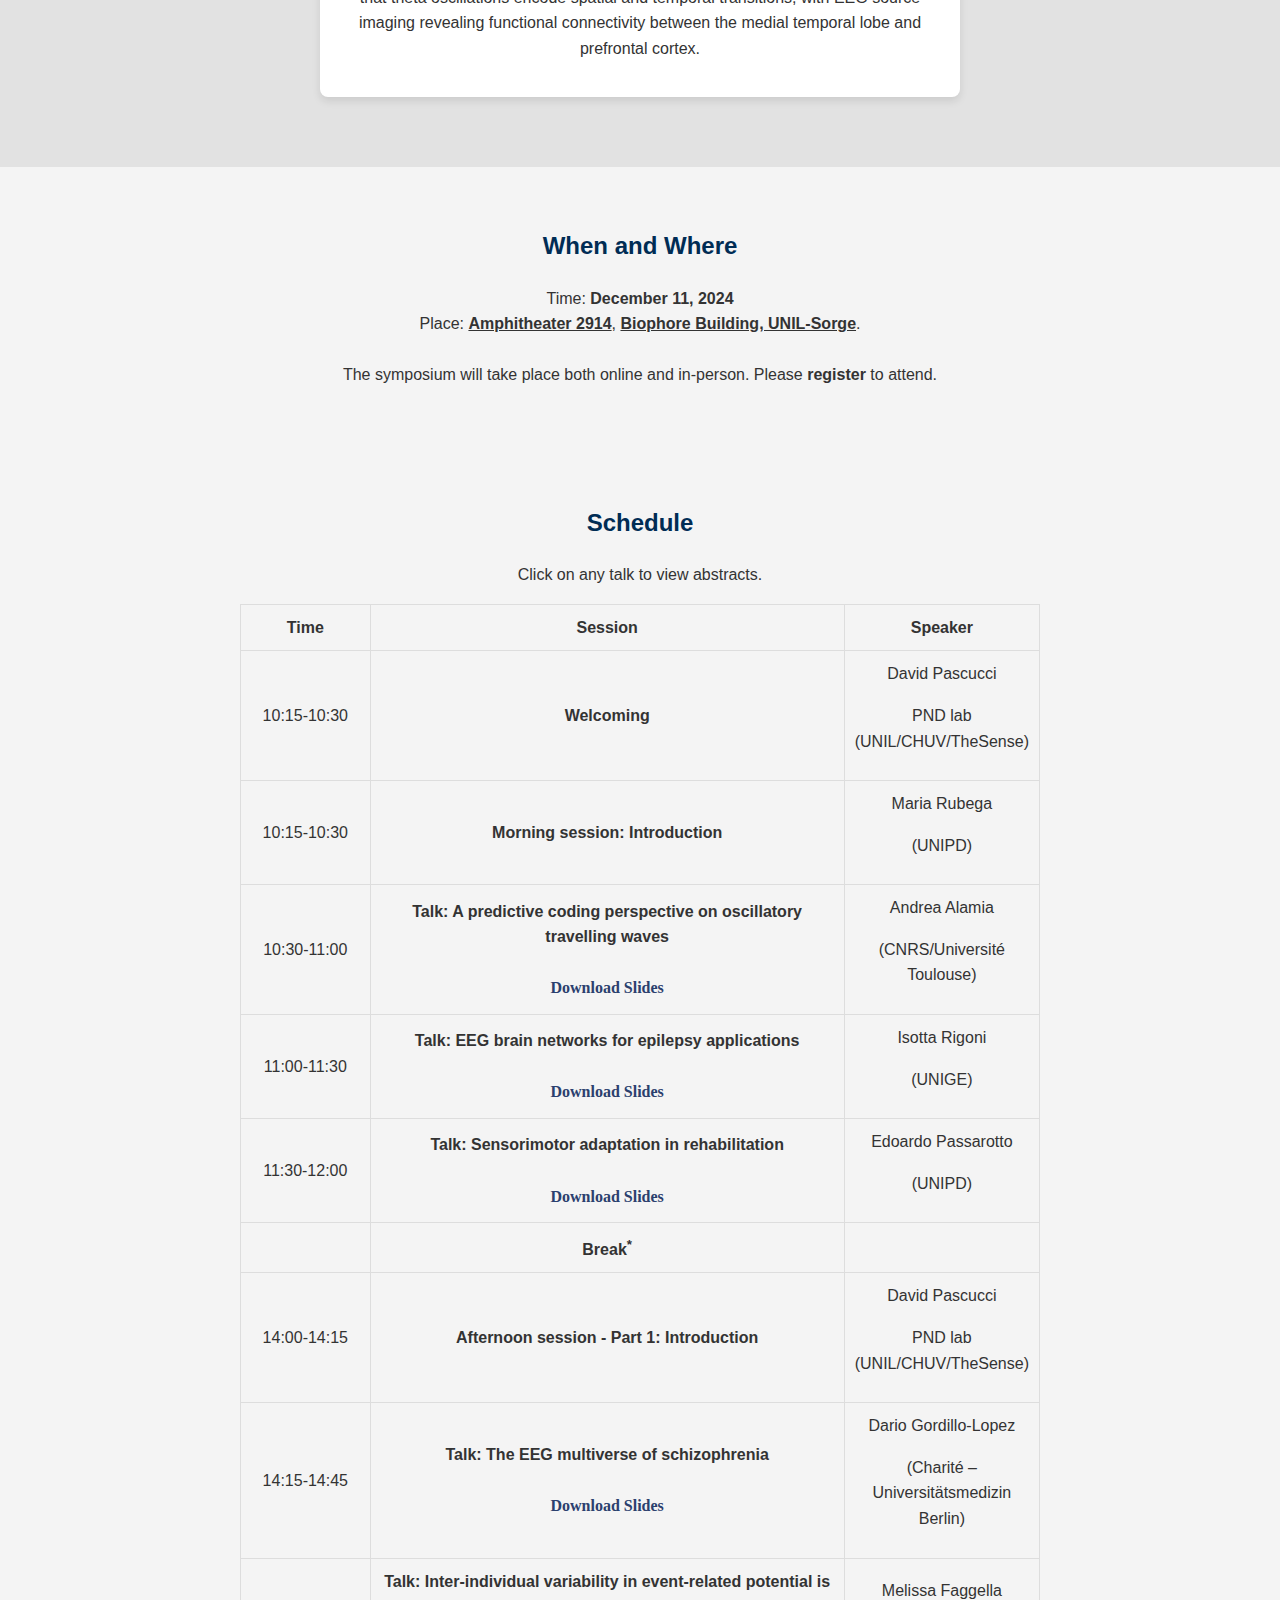
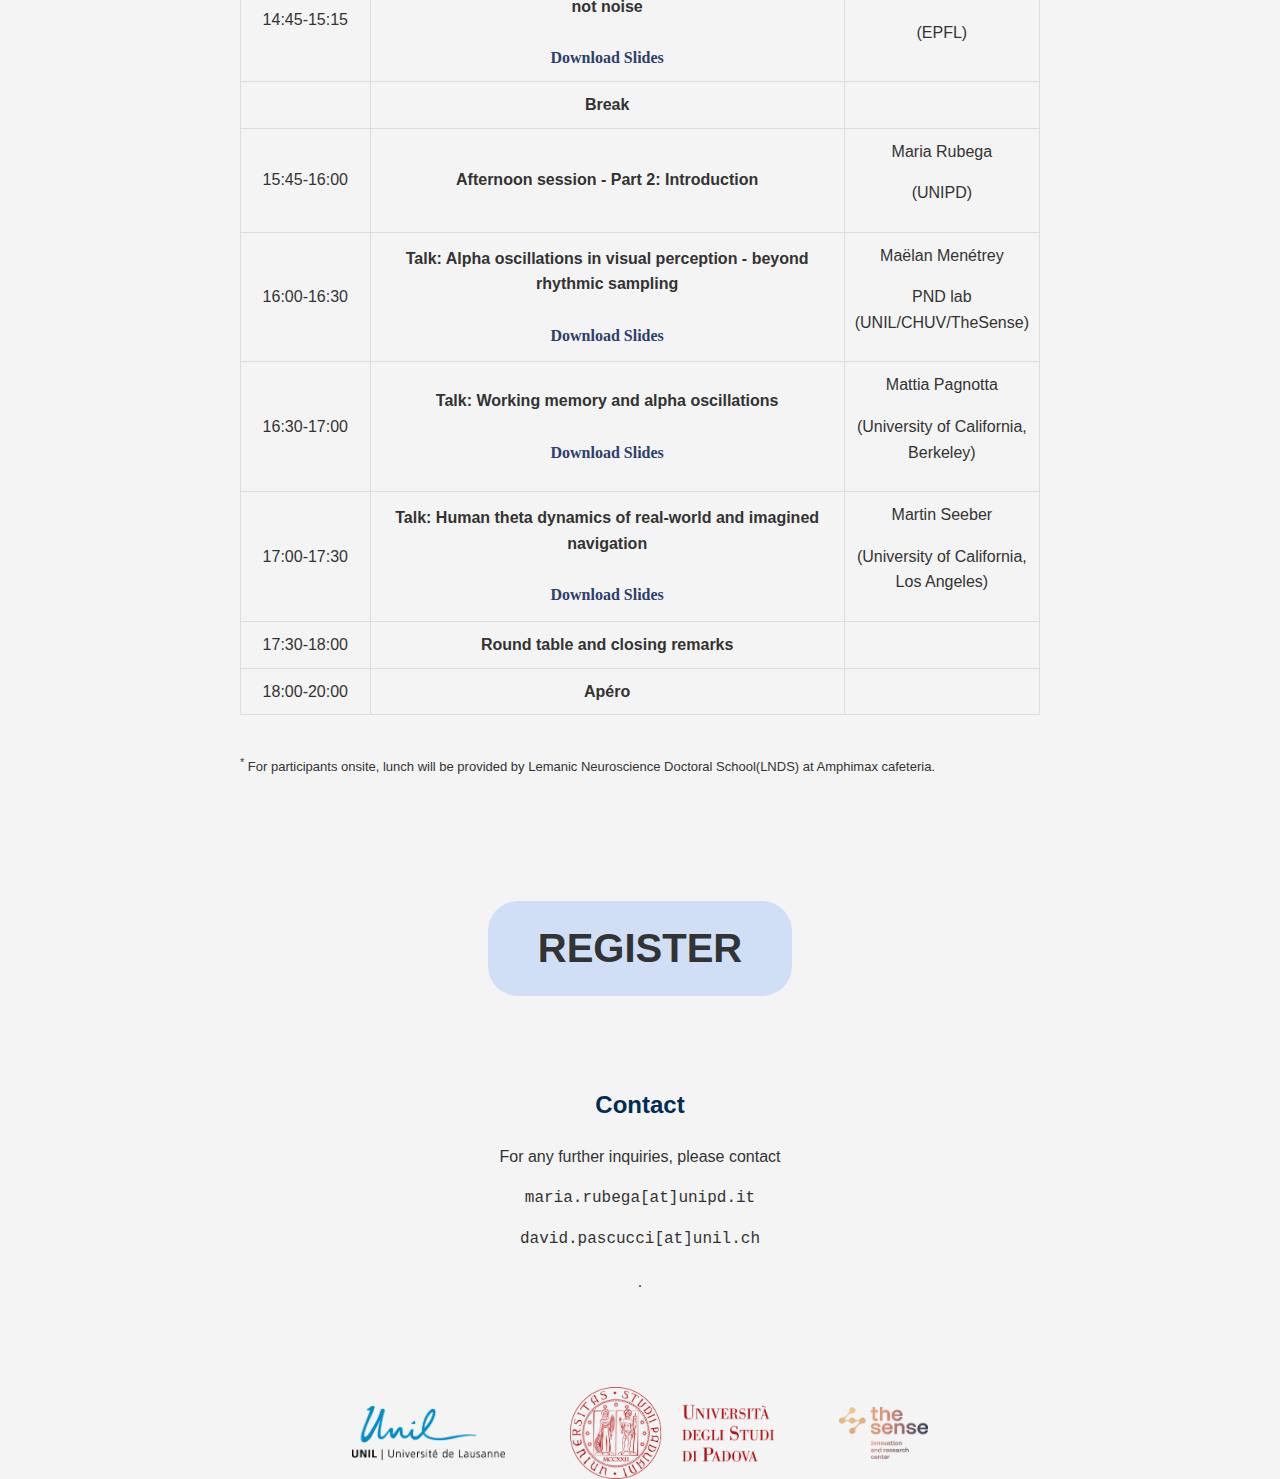
==== commit 641845ef: "Update index.html" ====
--- a/index.html
+++ b/index.html
@@ -194,17 +194,17 @@
             </tr>
             <tr>
                 <td style="padding: 10px; border: 1px solid #ddd;">10:30-11:00</td>
-                <td style="padding: 10px; border: 1px solid #ddd;"><a href="talk_abstracts.html#andrea-alamia"><strong>Talk: A predictive coding perspective on oscillatory travelling waves</strong><br><br><a href="./Slides/Alamia_BrainwavesSymposiumSlides.pdf" download="slides" ><p class="slides">To View Slides</p></a></td>
+                <td style="padding: 10px; border: 1px solid #ddd;"><a href="talk_abstracts.html#andrea-alamia"><strong>Talk: A predictive coding perspective on oscillatory travelling waves</strong><br><br><a href="Slides/Alamia_BrainwavesSymposiumSlides.pdf" download="Alamia_BrainwavesSymposiumSlides_2024" ><p class="slides">Download Slides</p></a></td>
                 <td style="padding: 10px; border: 1px solid #ddd;">Andrea Alamia<p>(CNRS/Université Toulouse)</td>
             </tr>
             <tr>
                 <td style="padding: 10px; border: 1px solid #ddd;">11:00-11:30</td>
-                <td style="padding: 10px; border: 1px solid #ddd;"><a href="talk_abstracts.html#isotta-rigoni"><strong>Talk: EEG brain networks for epilepsy applications<br><br><a href="./Slides/Rigoni_BrainwavesSymposiumSlides.pdf" download="slides" ><p class="slides">To View Slides</p></a></td>
+                <td style="padding: 10px; border: 1px solid #ddd;"><a href="talk_abstracts.html#isotta-rigoni"><strong>Talk: EEG brain networks for epilepsy applications<br><br><a href="Slides/Rigoni_BrainwavesSymposiumSlides.pdf" download="Rigoni_BrainwavesSymposiumSlides_2024" ><p class="slides">Download Slides</p></a></td>
                 <td style="padding: 10px; border: 1px solid #ddd;">Isotta Rigoni<p>(UNIGE)</td>
             </tr>
             <tr>
                 <td style="padding: 10px; border: 1px solid #ddd;">11:30-12:00</td>
-                <td style="padding: 10px; border: 1px solid #ddd;"><a href="talk_abstracts.html#edoardo-passarotto"><strong>Talk: Sensorimotor adaptation in rehabilitation<br><br><a href="./Slides/Passarotto_BrainwavesSymposiumSlides.pdf" download="slides" ><p class="slides">To View Slides</p></a></td>
+                <td style="padding: 10px; border: 1px solid #ddd;"><a href="talk_abstracts.html#edoardo-passarotto"><strong>Talk: Sensorimotor adaptation in rehabilitation<br><br><a href="Slides/Passarotto_BrainwavesSymposiumSlides.pdf" download="Passarotto_BrainwavesSymposiumSlides_2024" ><p class="slides">Download Slides</p></a></td>
                 <td style="padding: 10px; border: 1px solid #ddd;">Edoardo Passarotto<p>(UNIPD)</td>
             </tr>
                                
@@ -221,12 +221,12 @@
             
             <tr>
                 <td style="padding: 10px; border: 1px solid #ddd;">14:15-14:45</td>
-                <td style="padding: 10px; border: 1px solid #ddd;"><a href="talk_abstracts.html#dario-gordillo"><strong>Talk: The EEG multiverse of schizophrenia<br><br><a href="./Slides/Gordillo_BrainwavesSymposiumSlides.pdf" download="slides" ><p class="slides">To View Slides</p></a></td>
+                <td style="padding: 10px; border: 1px solid #ddd;"><a href="talk_abstracts.html#dario-gordillo"><strong>Talk: The EEG multiverse of schizophrenia<br><br><a href="Slides/Gordillo_BrainwavesSymposiumSlides.pdf" download="Gordillo_BrainwavesSymposiumSlides_2024" ><p class="slides">Download Slides</p></a></td>
                 <td style="padding: 10px; border: 1px solid #ddd;">Dario Gordillo-Lopez<p>(Charité – Universitätsmedizin Berlin)</td>
             </tr>                    
             <tr>
                 <td style="padding: 10px; border: 1px solid #ddd;">14:45-15:15</td>
-                <td style="padding: 10px; border: 1px solid #ddd;"><a href="talk_abstracts.html#melissa-faggella"><strong>Talk: Inter-individual variability in event-related potential is not noise<br><br><a href="./Slides/Faggella_BrainwavesSymposiumSlides.pdf" download="slides" ><p class="slides">To View Slides</p></a></td>
+                <td style="padding: 10px; border: 1px solid #ddd;"><a href="talk_abstracts.html#melissa-faggella"><strong>Talk: Inter-individual variability in event-related potential is not noise<br><br><a href="Slides/Faggella_BrainwavesSymposiumSlides.pdf" download="Faggella_BrainwavesSymposiumSlides_2024" ><p class="slides">Download Slides</p></a></td>
                 <td style="padding: 10px; border: 1px solid #ddd;">Melissa Faggella<p>(EPFL)</td>
             </tr>
                     
@@ -244,17 +244,17 @@
                     
             <tr>
                 <td style="padding: 10px; border: 1px solid #ddd;">16:00-16:30</td>
-                <td style="padding: 10px; border: 1px solid #ddd;"><a href="talk_abstracts.html#maelan-menetrey"><strong>Talk: Alpha oscillations in visual perception - beyond rhythmic sampling<br><br><a href="./Slides/Menétrey_BrainwavesSymposiumSlides.pdf" download="slides" ><p class="slides">To View Slides</p></a></td>
+                <td style="padding: 10px; border: 1px solid #ddd;"><a href="talk_abstracts.html#maelan-menetrey"><strong>Talk: Alpha oscillations in visual perception - beyond rhythmic sampling<br><br><a href="Slides/Menétrey_BrainwavesSymposiumSlides.pdf" download="Menétrey_BrainwavesSymposiumSlides_2024" ><p class="slides">Download Slides</p></a></td>
                 <td style="padding: 10px; border: 1px solid #ddd;">Maëlan Menétrey<p>PND lab (UNIL/CHUV/TheSense)</td>
             </tr>
             <tr>
                 <td style="padding: 10px; border: 1px solid #ddd;">16:30-17:00</td>
-                <td style="padding: 10px; border: 1px solid #ddd;"><a href="talk_abstracts.html#mattia-pagnotta"><strong>Talk: Working memory and alpha oscillations<br><br><a href="./Slides/Pagnotta_BrainwavesSymposiumSlides.pdf" download="slides" ><p class="slides">To View Slides</p></a></td>
+                <td style="padding: 10px; border: 1px solid #ddd;"><a href="talk_abstracts.html#mattia-pagnotta"><strong>Talk: Working memory and alpha oscillations<br><br><a href="Slides/Pagnotta_BrainwavesSymposiumSlides.pdf" download="Pagnotta_BrainwavesSymposiumSlides_2024" ><p class="slides">Download Slides</p></a></td>
                 <td style="padding: 10px; border: 1px solid #ddd;">Mattia Pagnotta<p>(University of California, Berkeley)</td>
             </tr>
             <tr>
                 <td style="padding: 10px; border: 1px solid #ddd;">17:00-17:30</td>
-                <td style="padding: 10px; border: 1px solid #ddd;"><a href="talk_abstracts.html#martin-seeber"><strong>Talk: Human theta dynamics of real-world and imagined navigation<br><br><a href="Slides/Seeber_BrainwavesSymposiumSlides.pdf" download="slides" ><p class="slides">To View Slides</p></a></td>
+                <td style="padding: 10px; border: 1px solid #ddd;"><a href="talk_abstracts.html#martin-seeber"><strong>Talk: Human theta dynamics of real-world and imagined navigation<br><br><a href="Slides/Seeber_BrainwavesSymposiumSlides.pdf" download="Seeber_BrainwavesSymposiumSlides_2024" ><p class="slides">Download Slides</p></a></td>
                 <td style="padding: 10px; border: 1px solid #ddd;">Martin Seeber<p>(University of California, Los Angeles)</td>
             </tr>
             <tr>
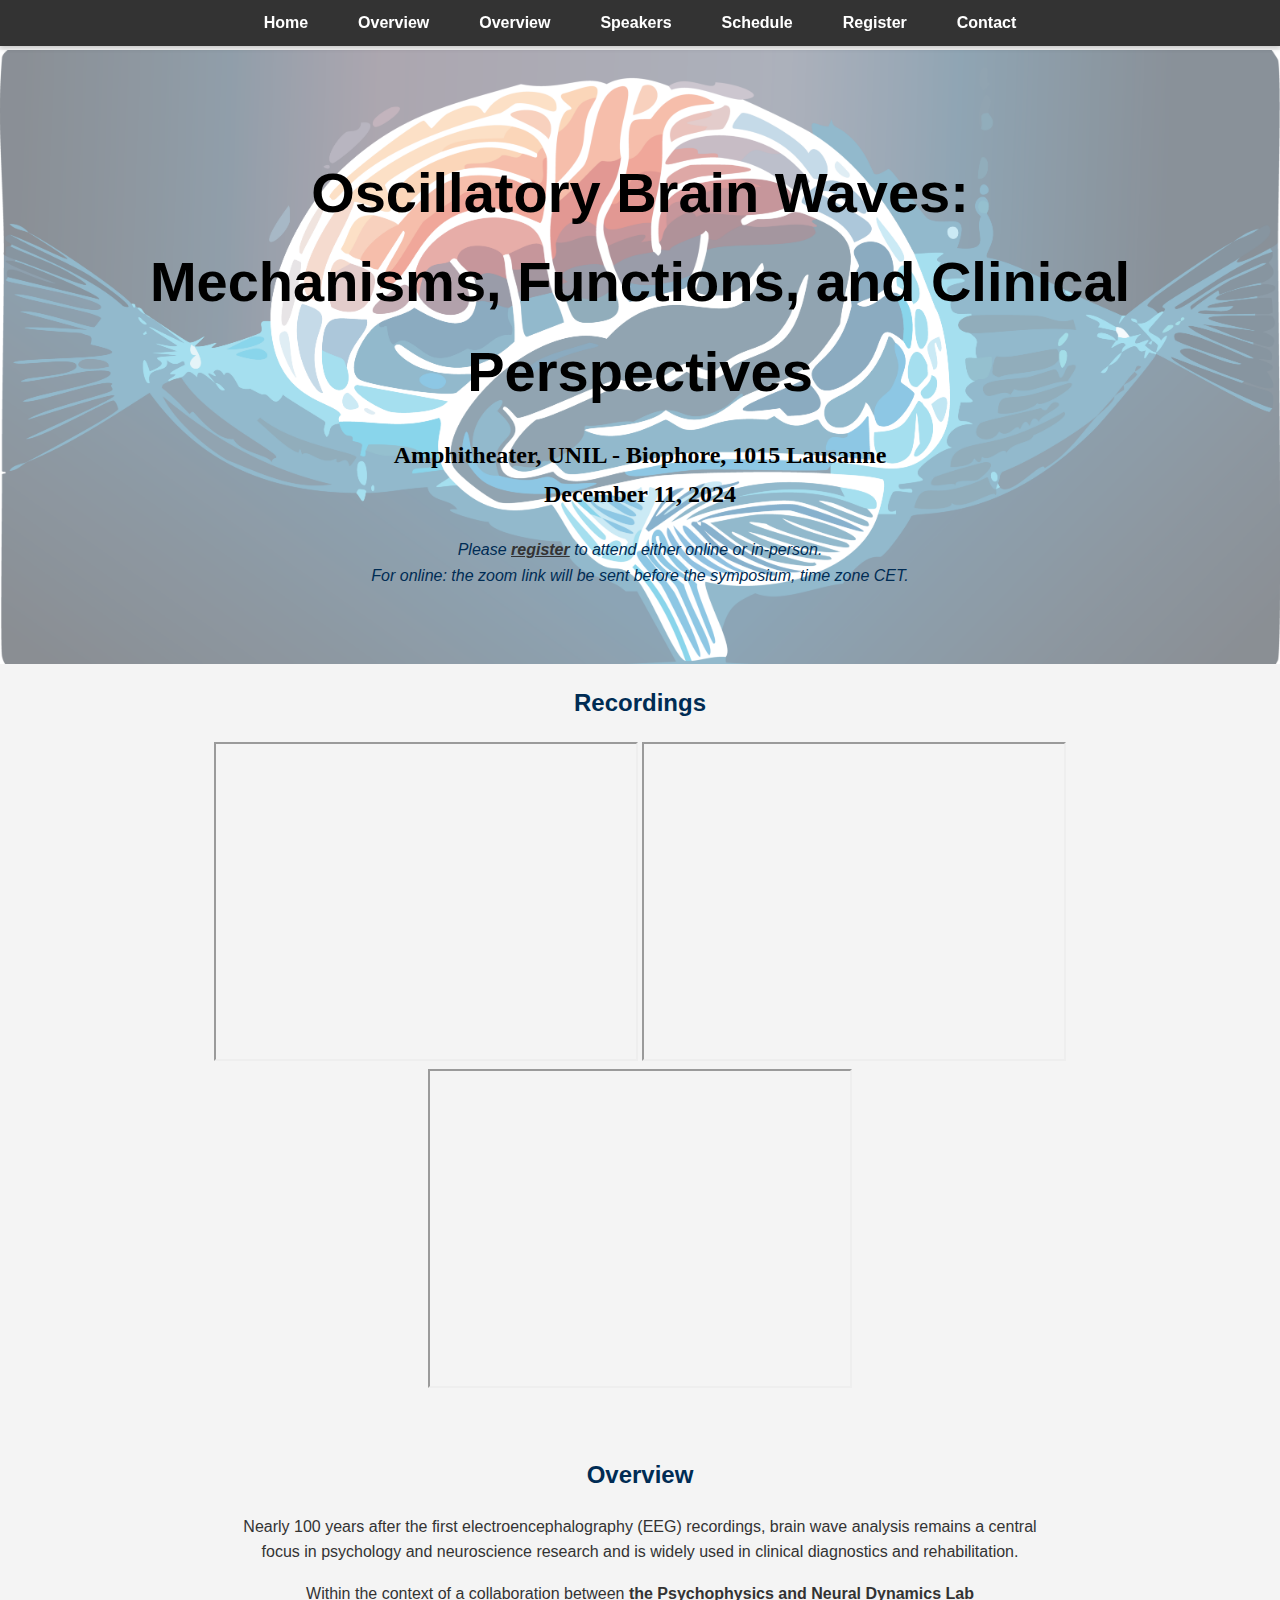
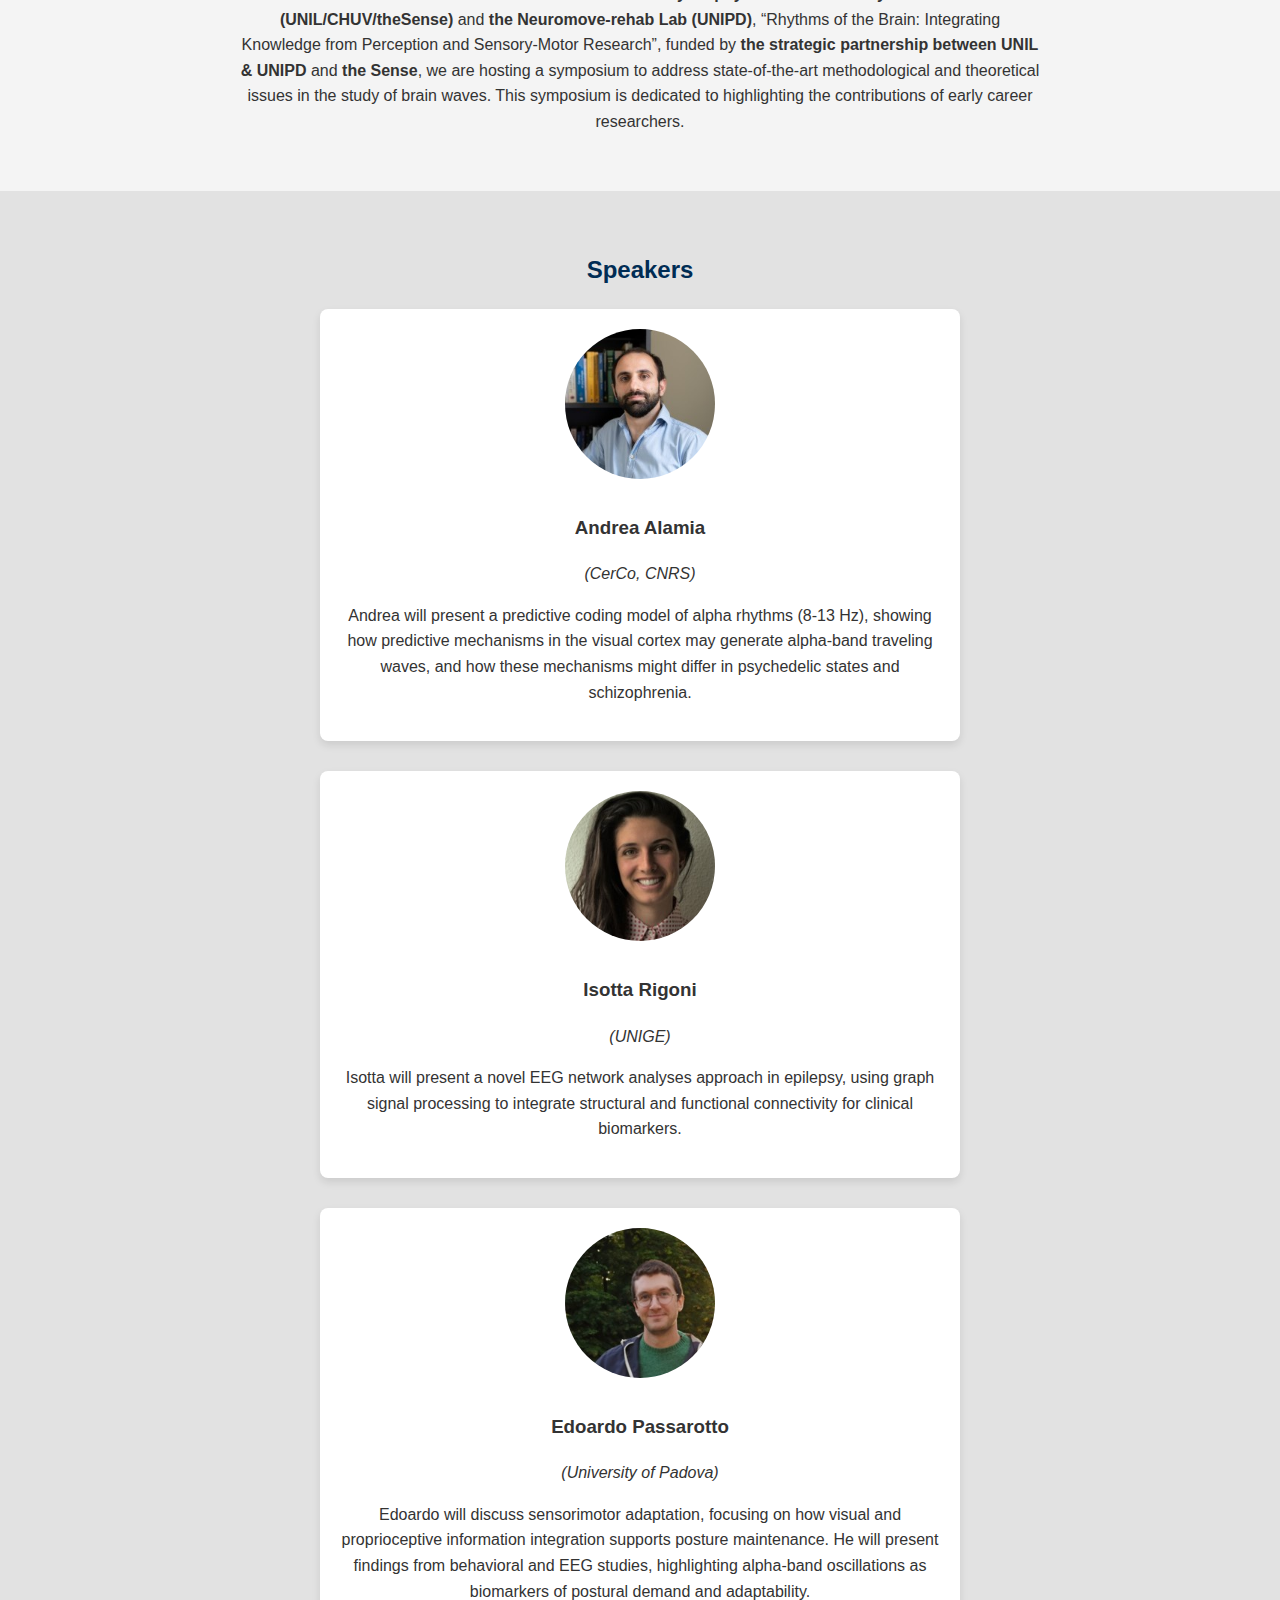
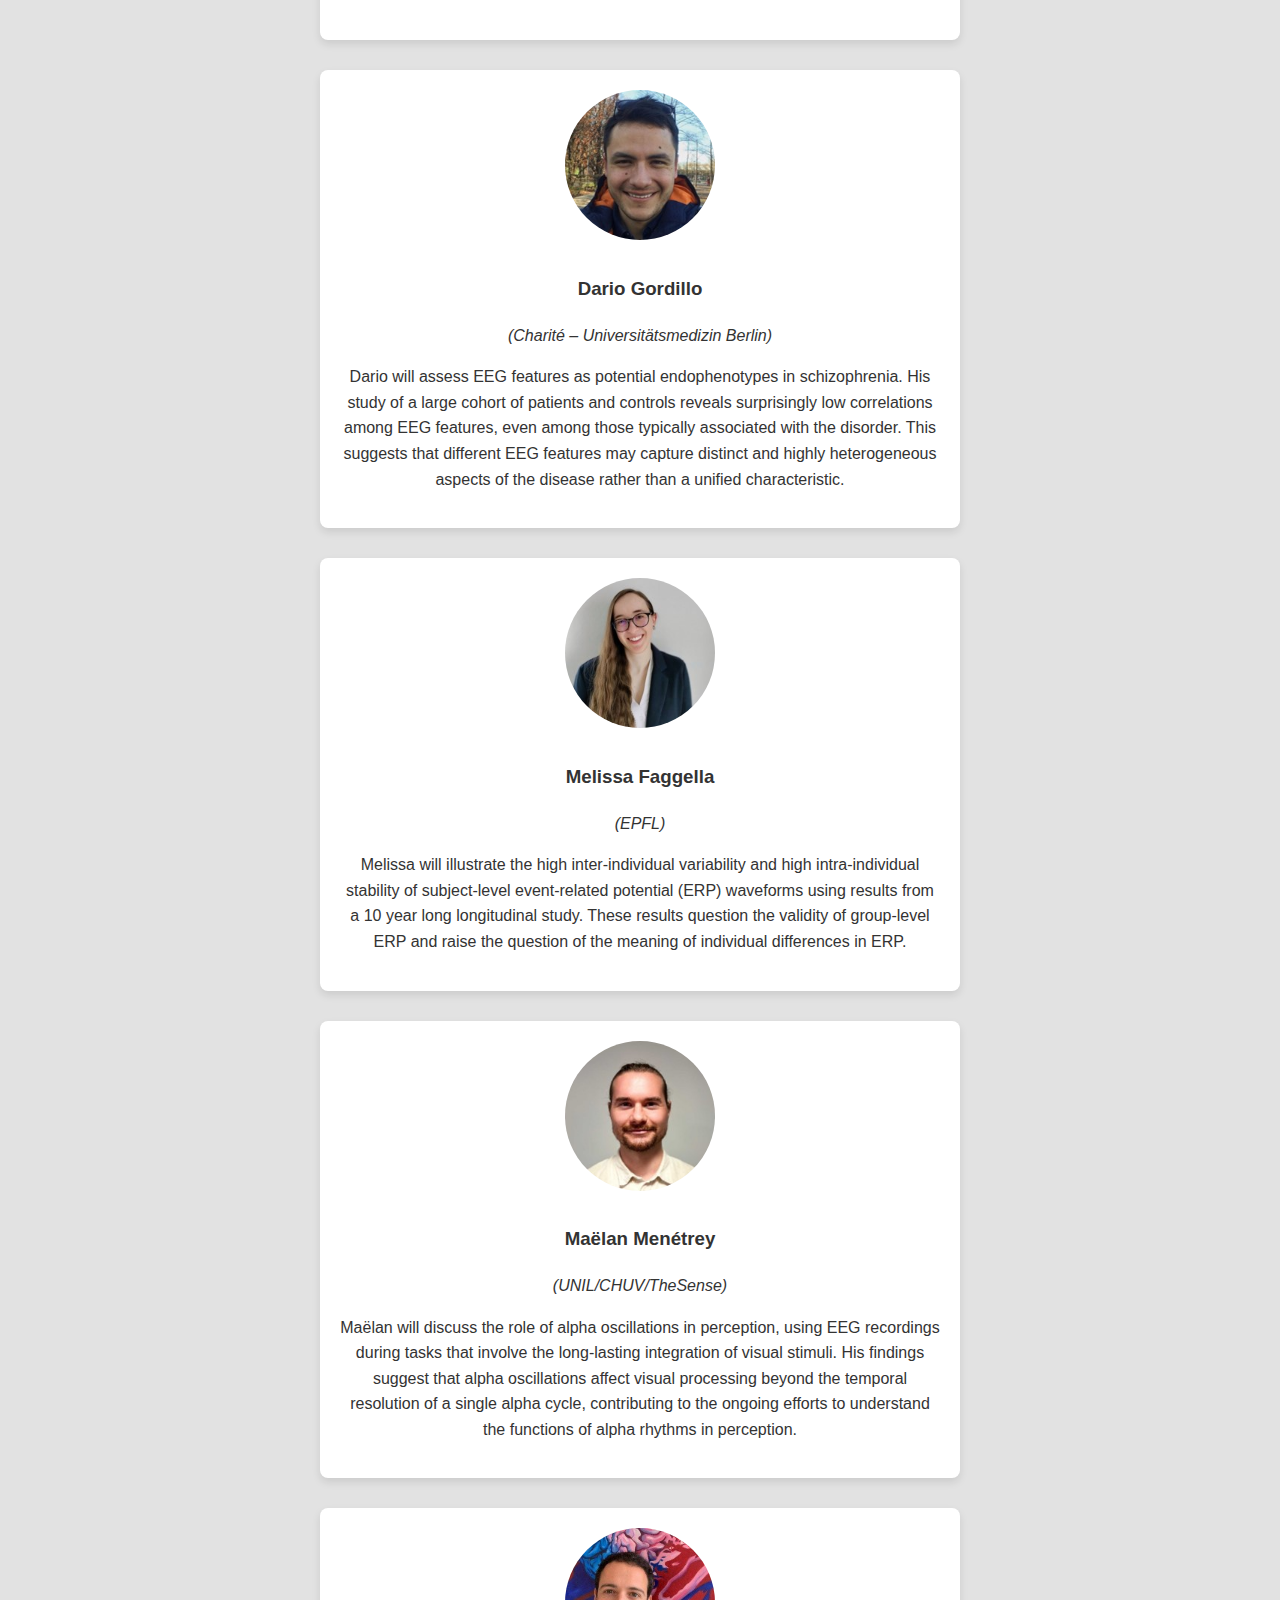
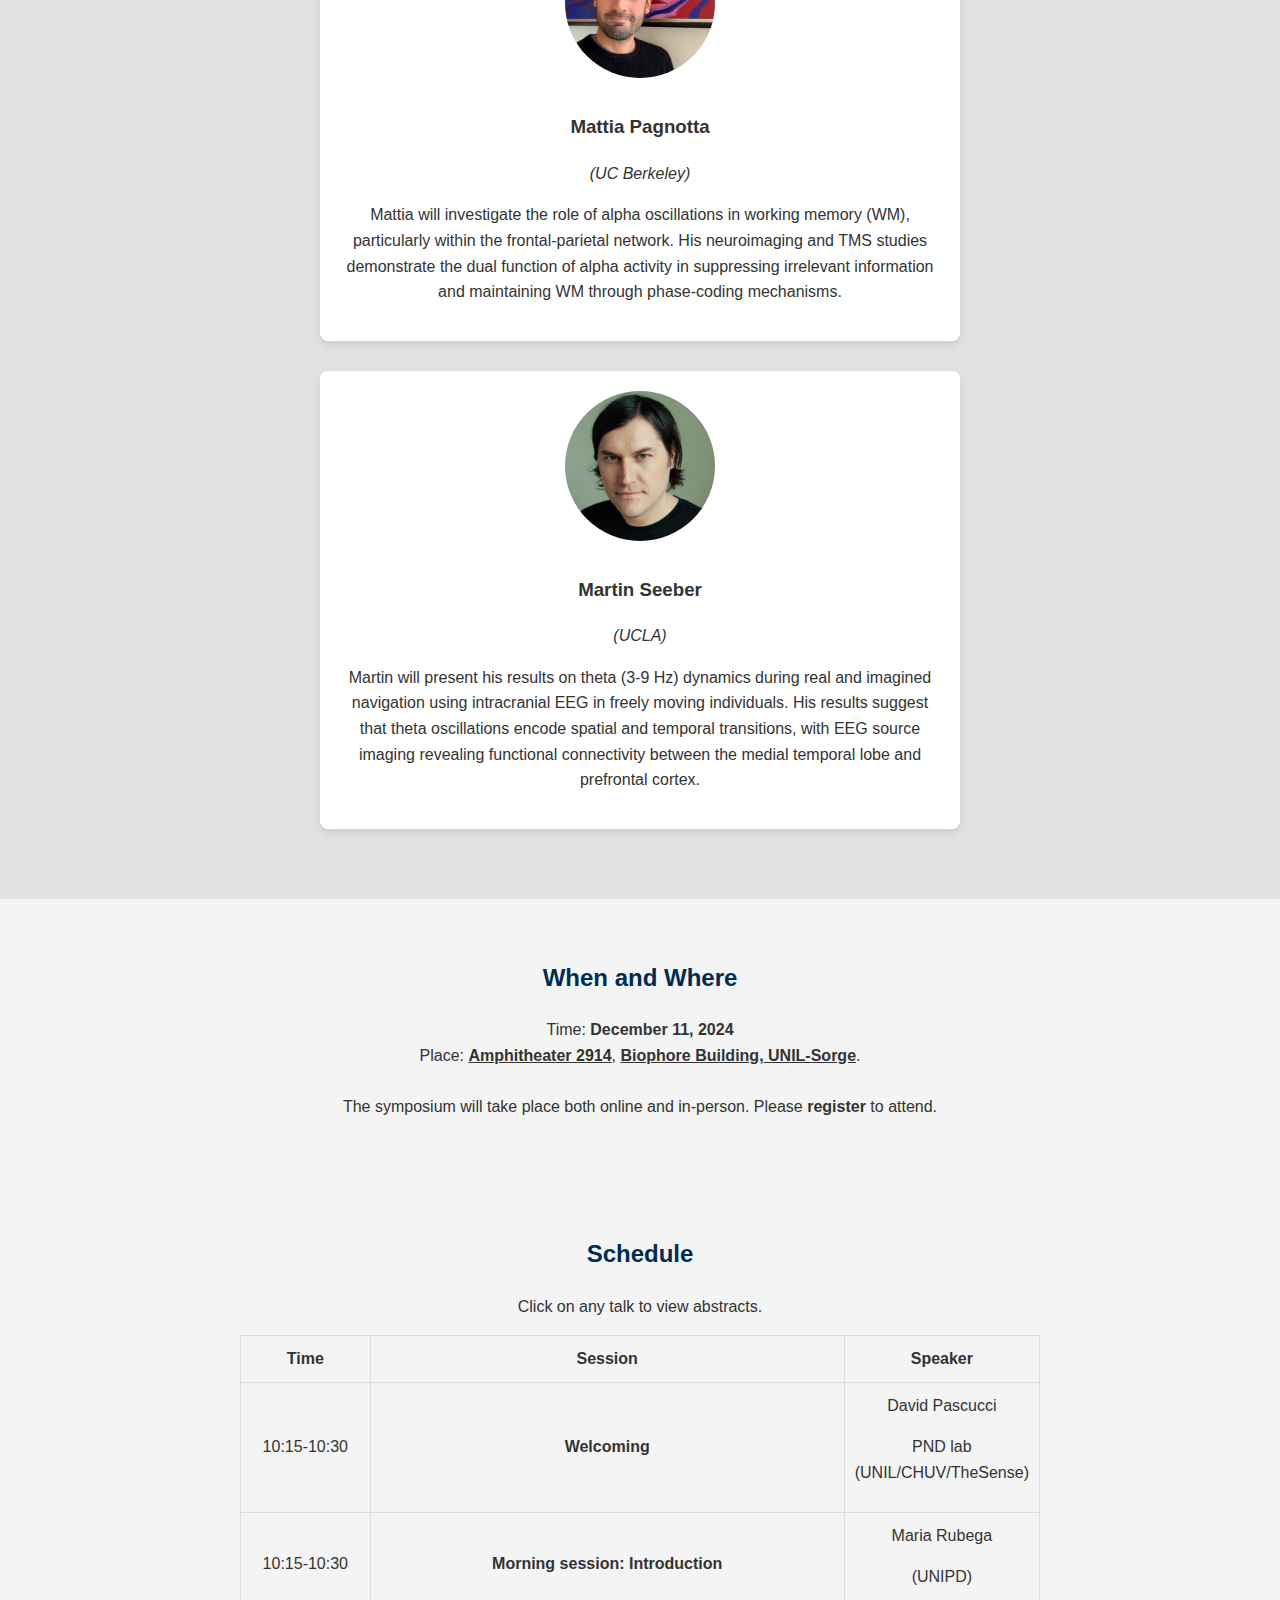
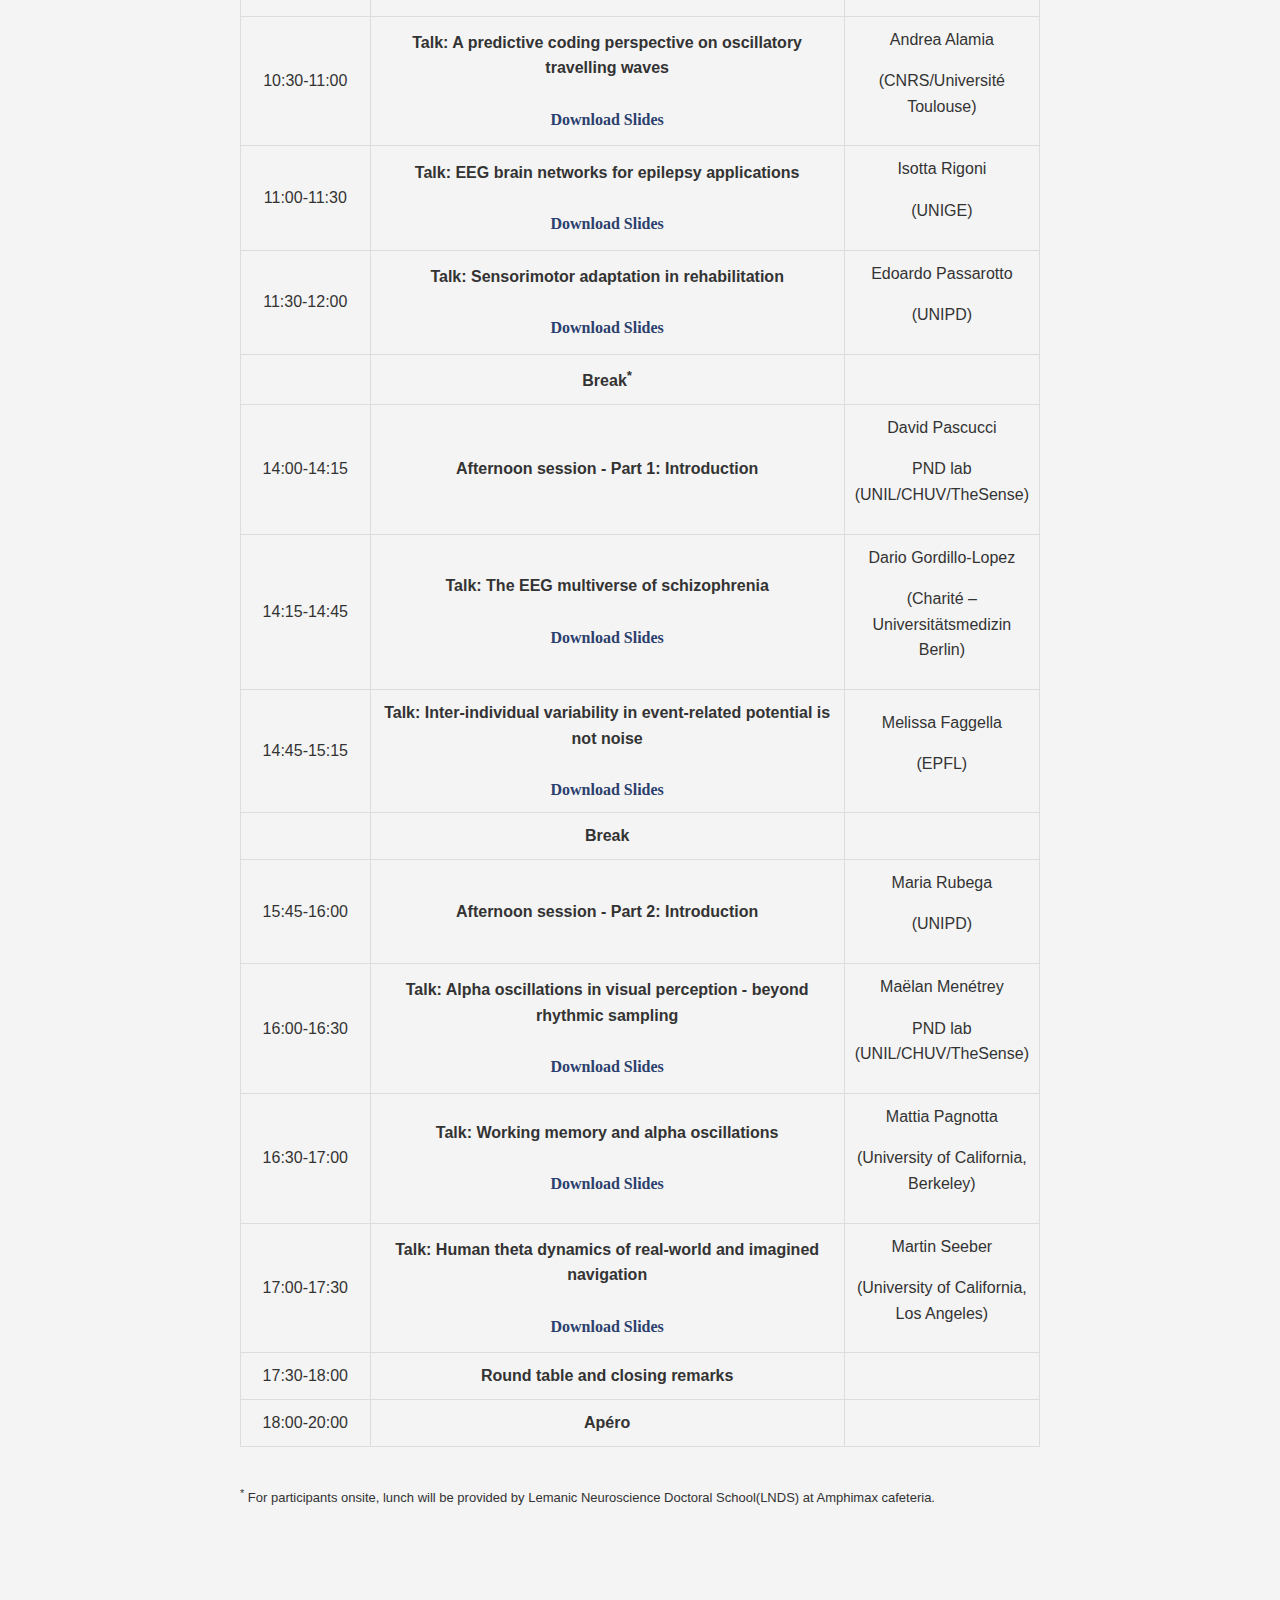
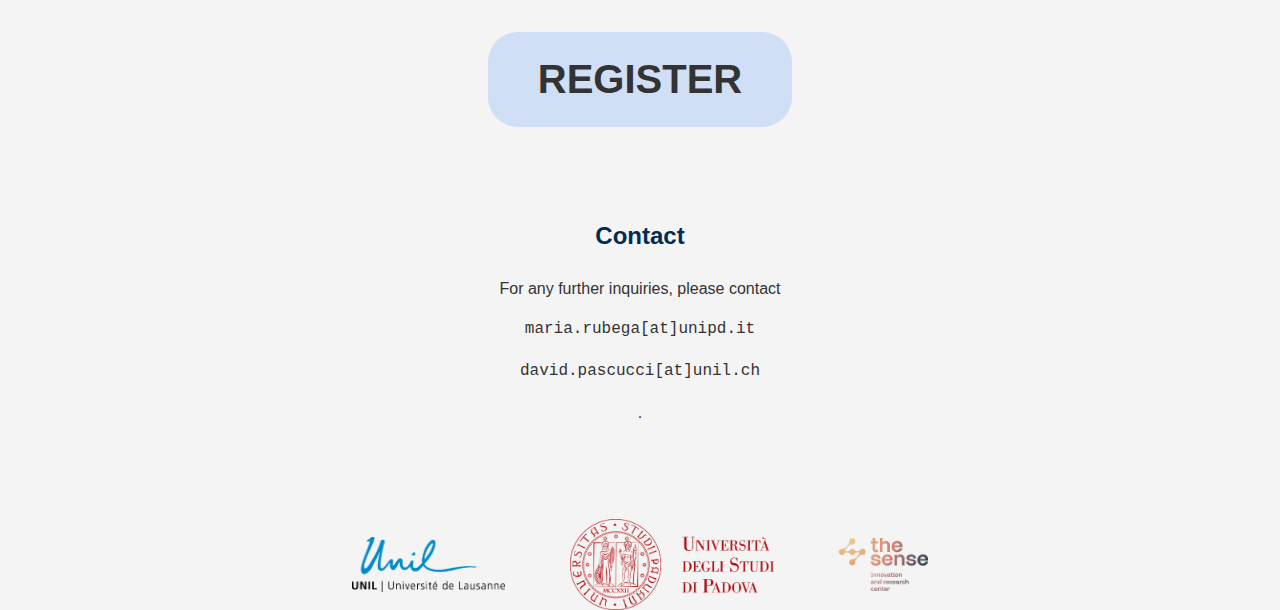
==== commit db37dc1f: "Add files via upload" ====
--- a/index.html
+++ b/index.html
@@ -12,6 +12,7 @@
     <nav>
         <ul>
             <li><a href="#home">Home</a></li>
+            <li><a href="#Recordings">Overview</a></li>
             <li><a href="#overview">Overview</a></li>
             <li><a href="#speakers">Speakers</a></li>
             <li><a href="#schedule">Schedule</a></li>
@@ -26,6 +27,20 @@
         <!-- <p class="welcome-text">Welcome to the symposium page!</p> -->
         <p class="welcome-text"><b>Amphitheater, UNIL - Biophore, 1015 Lausanne <br>December 11, 2024 </b><br></p>
         <p style="color:#002c54;font-size: 16px"><em>Please <a href="#registration"><u>register</u></a> to attend either online or in-person. <br>For online: the zoom link will be sent before the symposium, time zone CET.</em></p>
+    </div>
+
+    <div id="Recordings">
+        <h2>Recordings</h2>
+        <iframe width="420" height="315"
+        src="https://youtu.be/BS_83gtJUd0">
+        </iframe>
+        <iframe width="420" height="315"
+        src="https://youtu.be/F0hcyFpDd2s">
+        </iframe>
+    </iframe>
+    <iframe width="420" height="315"
+    src="https://youtu.be/w2LMl2RZs5c">
+    </iframe>
     </div>
 
     <!-- Overview Section -->
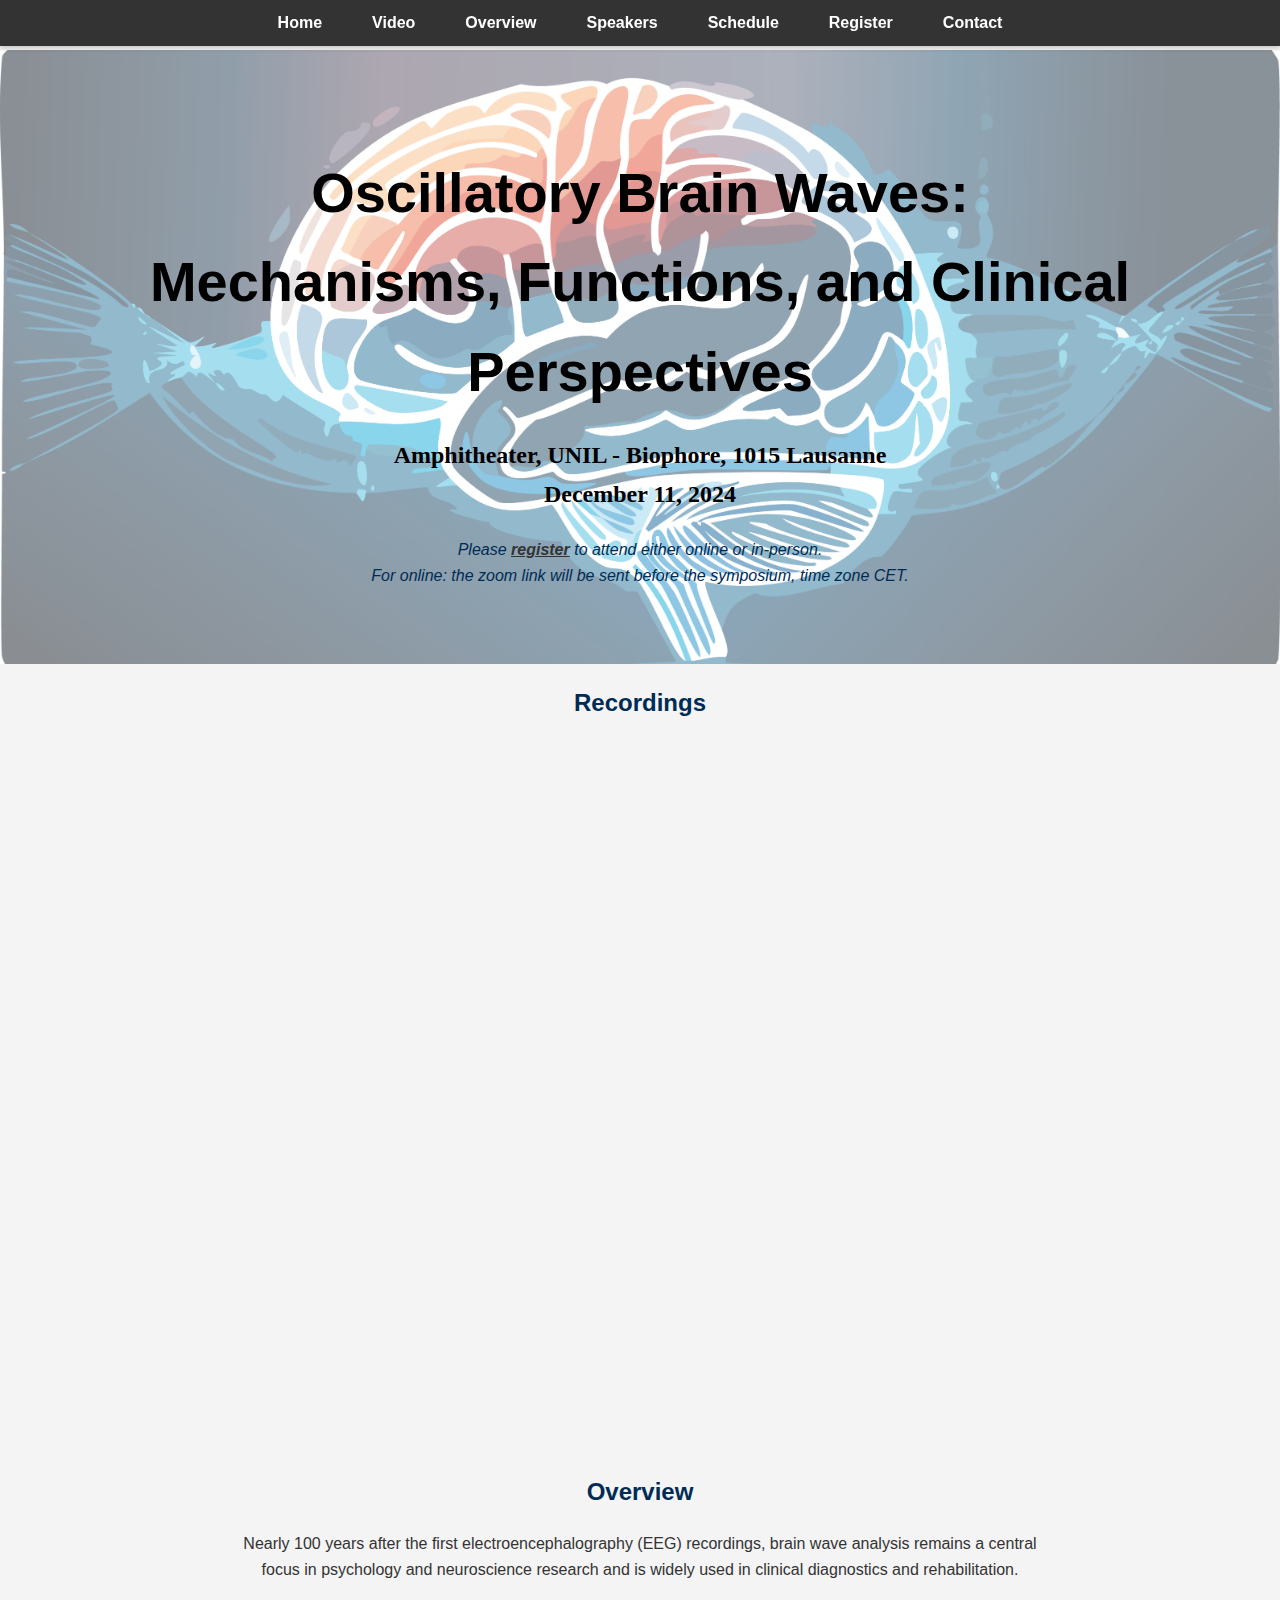
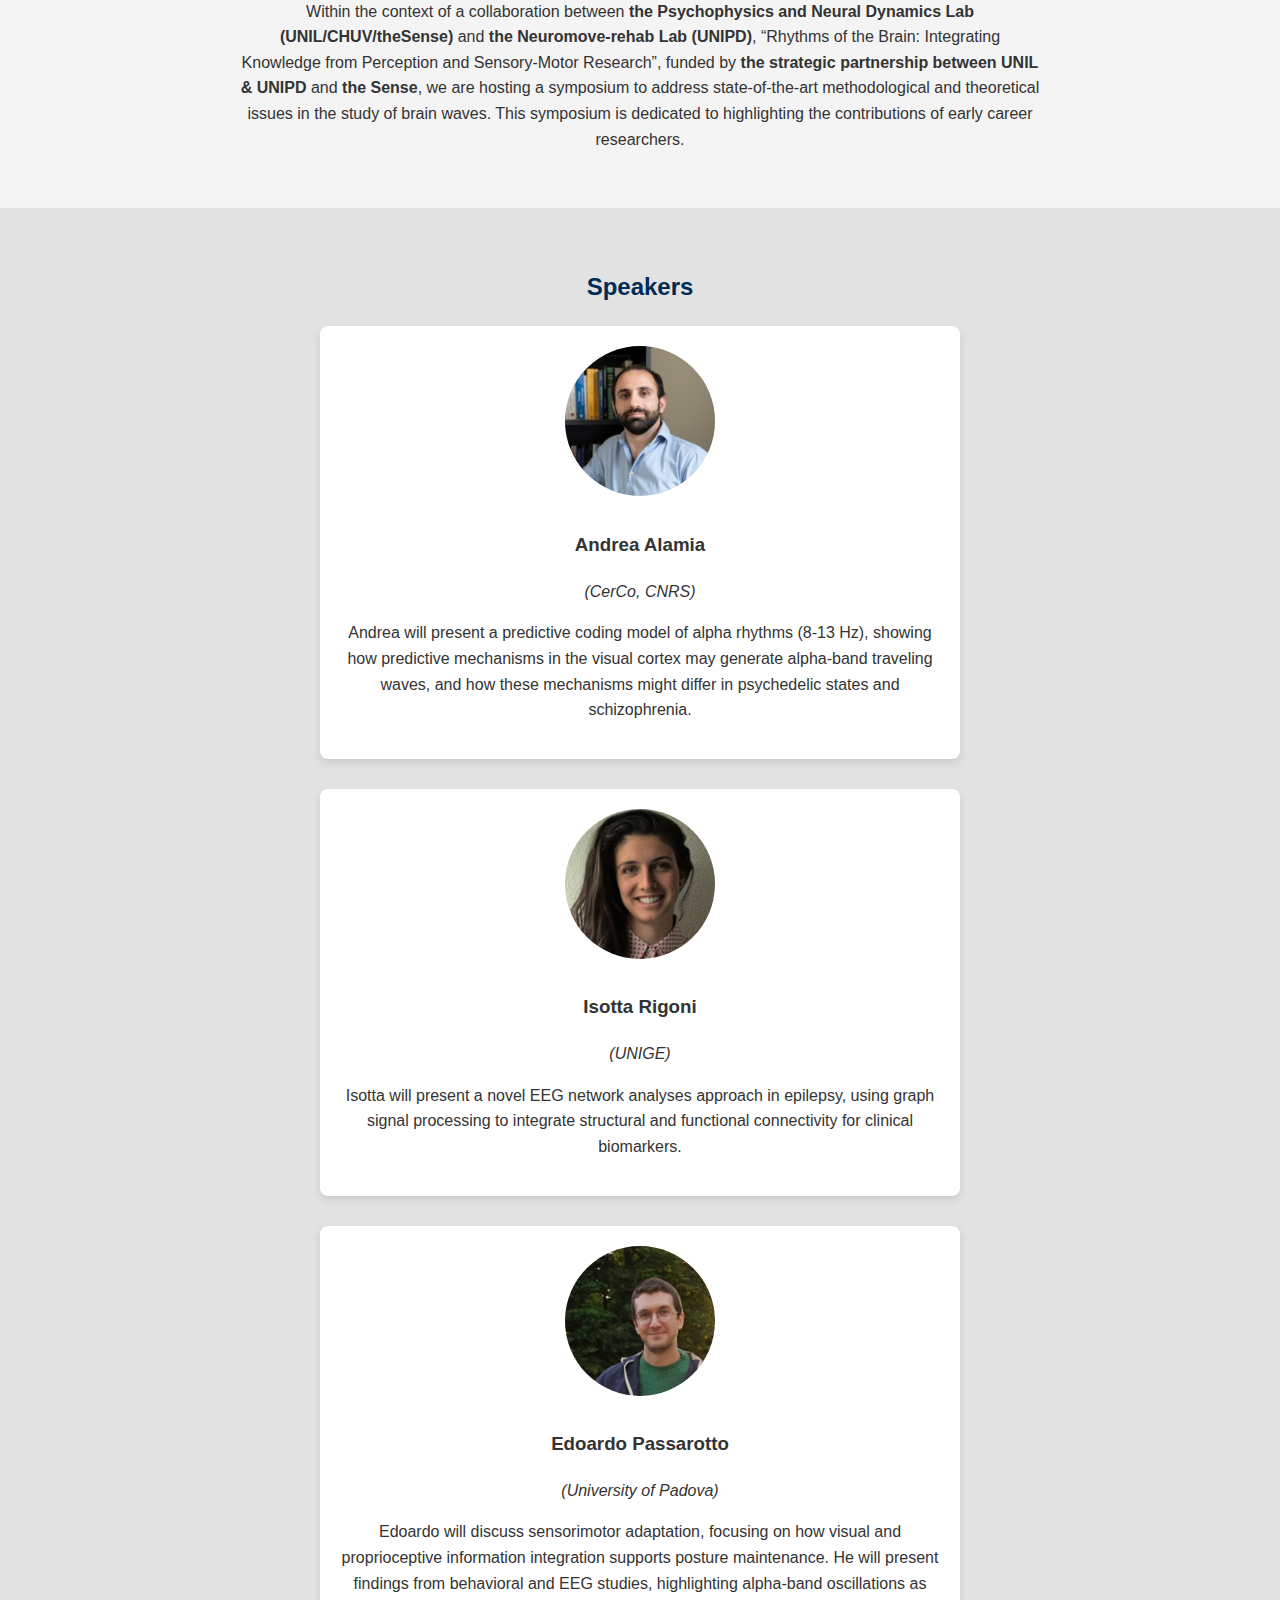
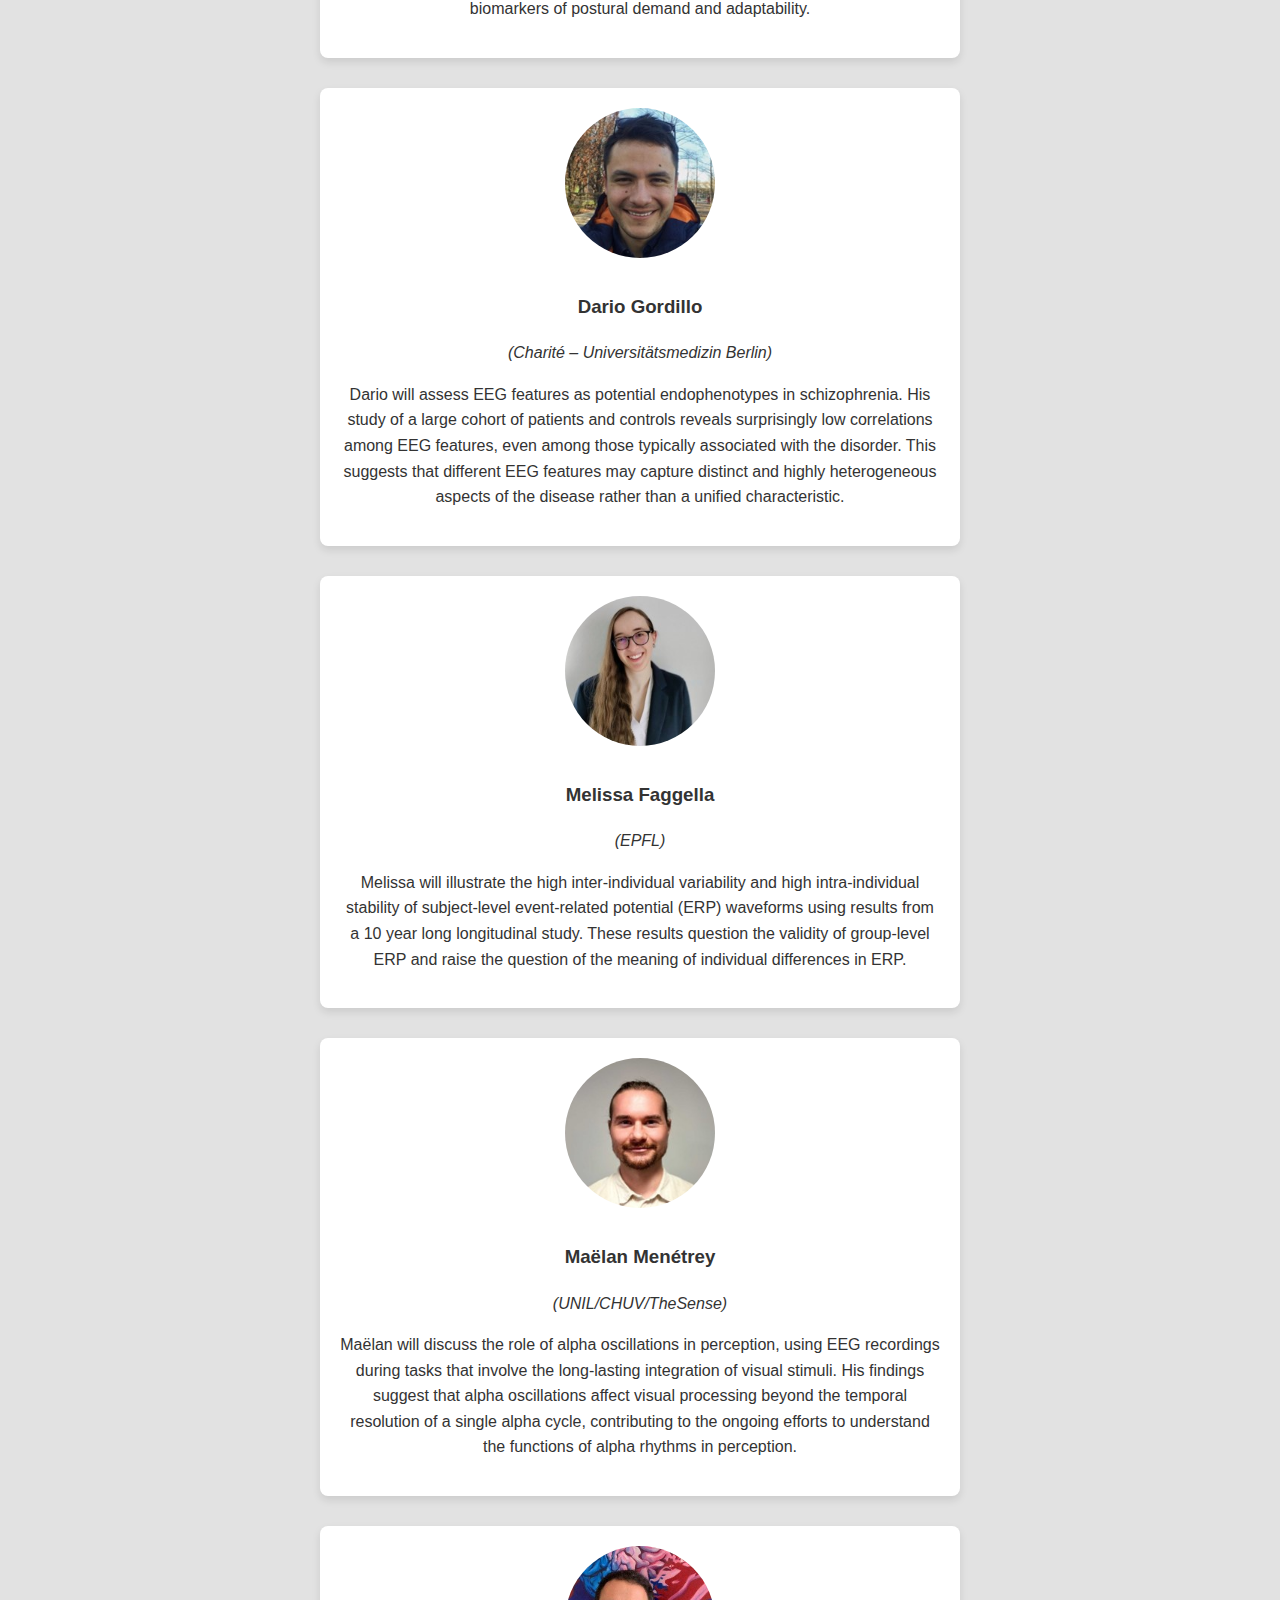
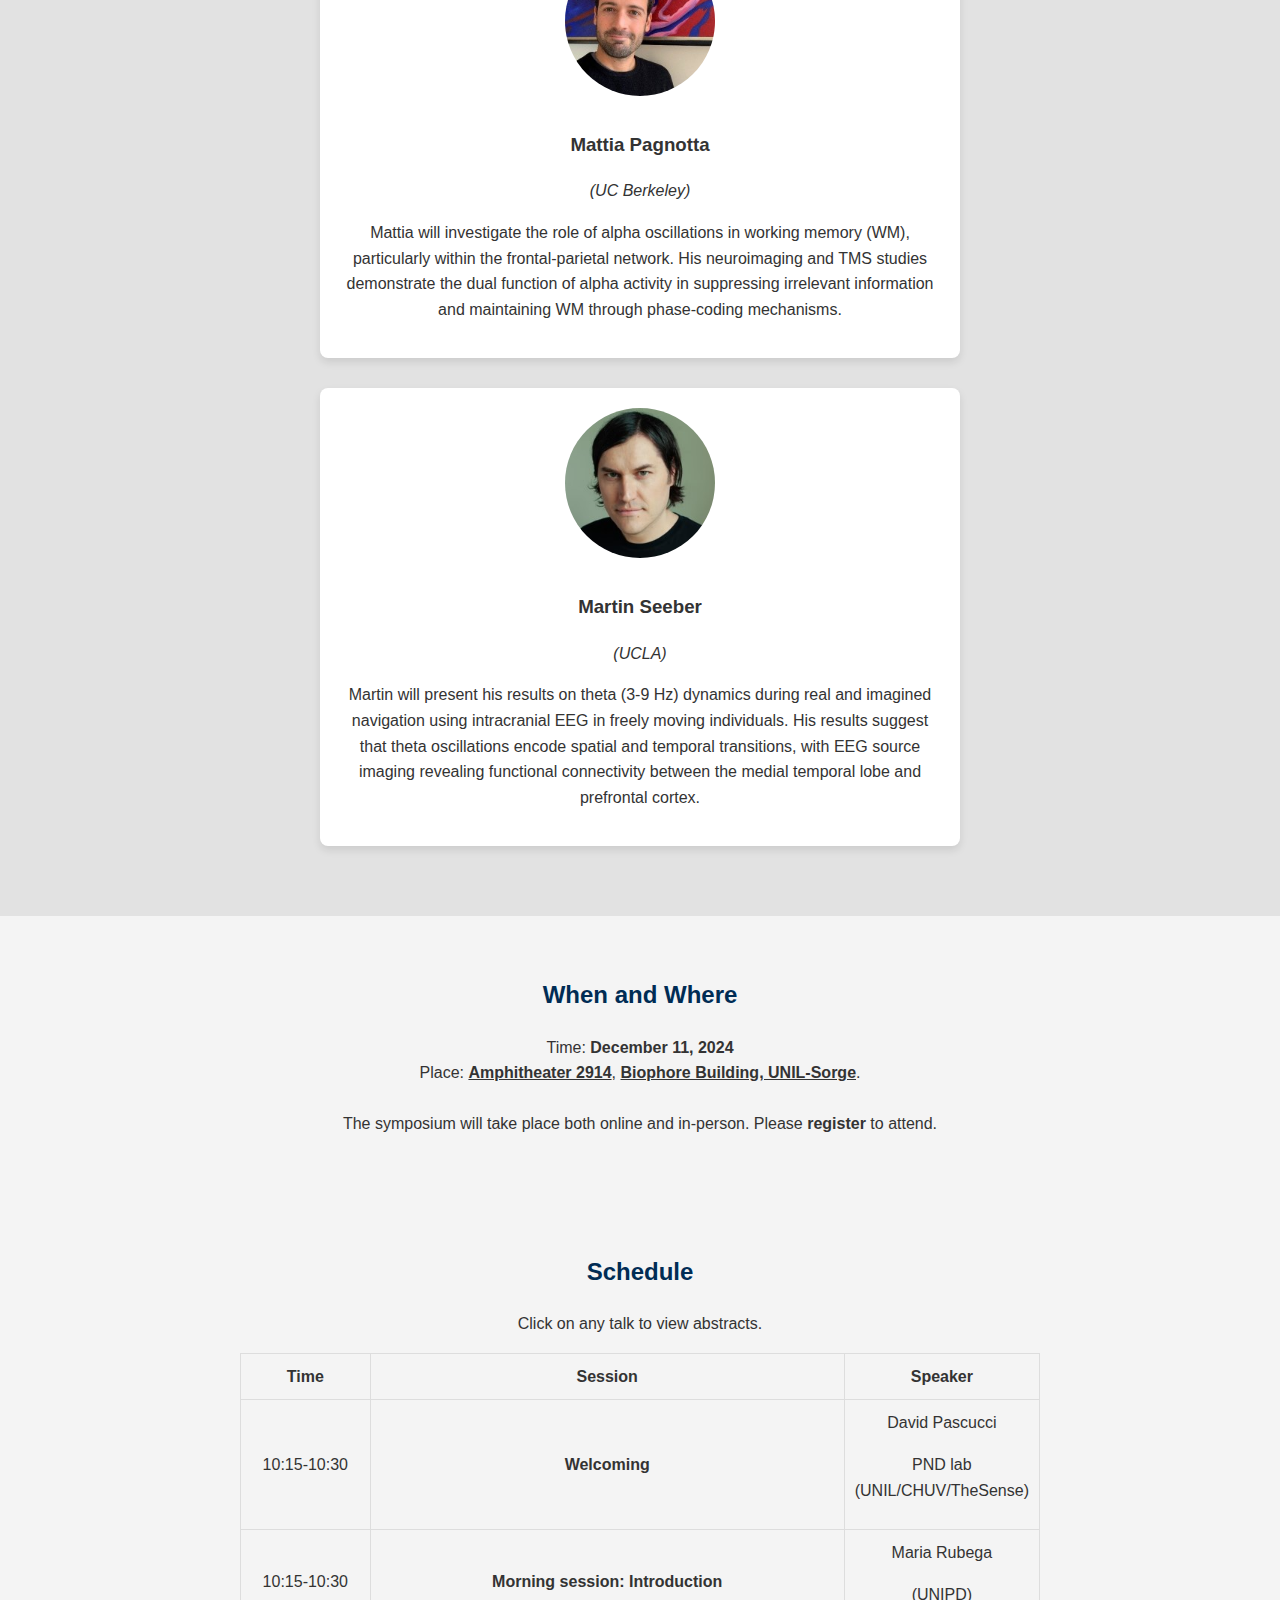
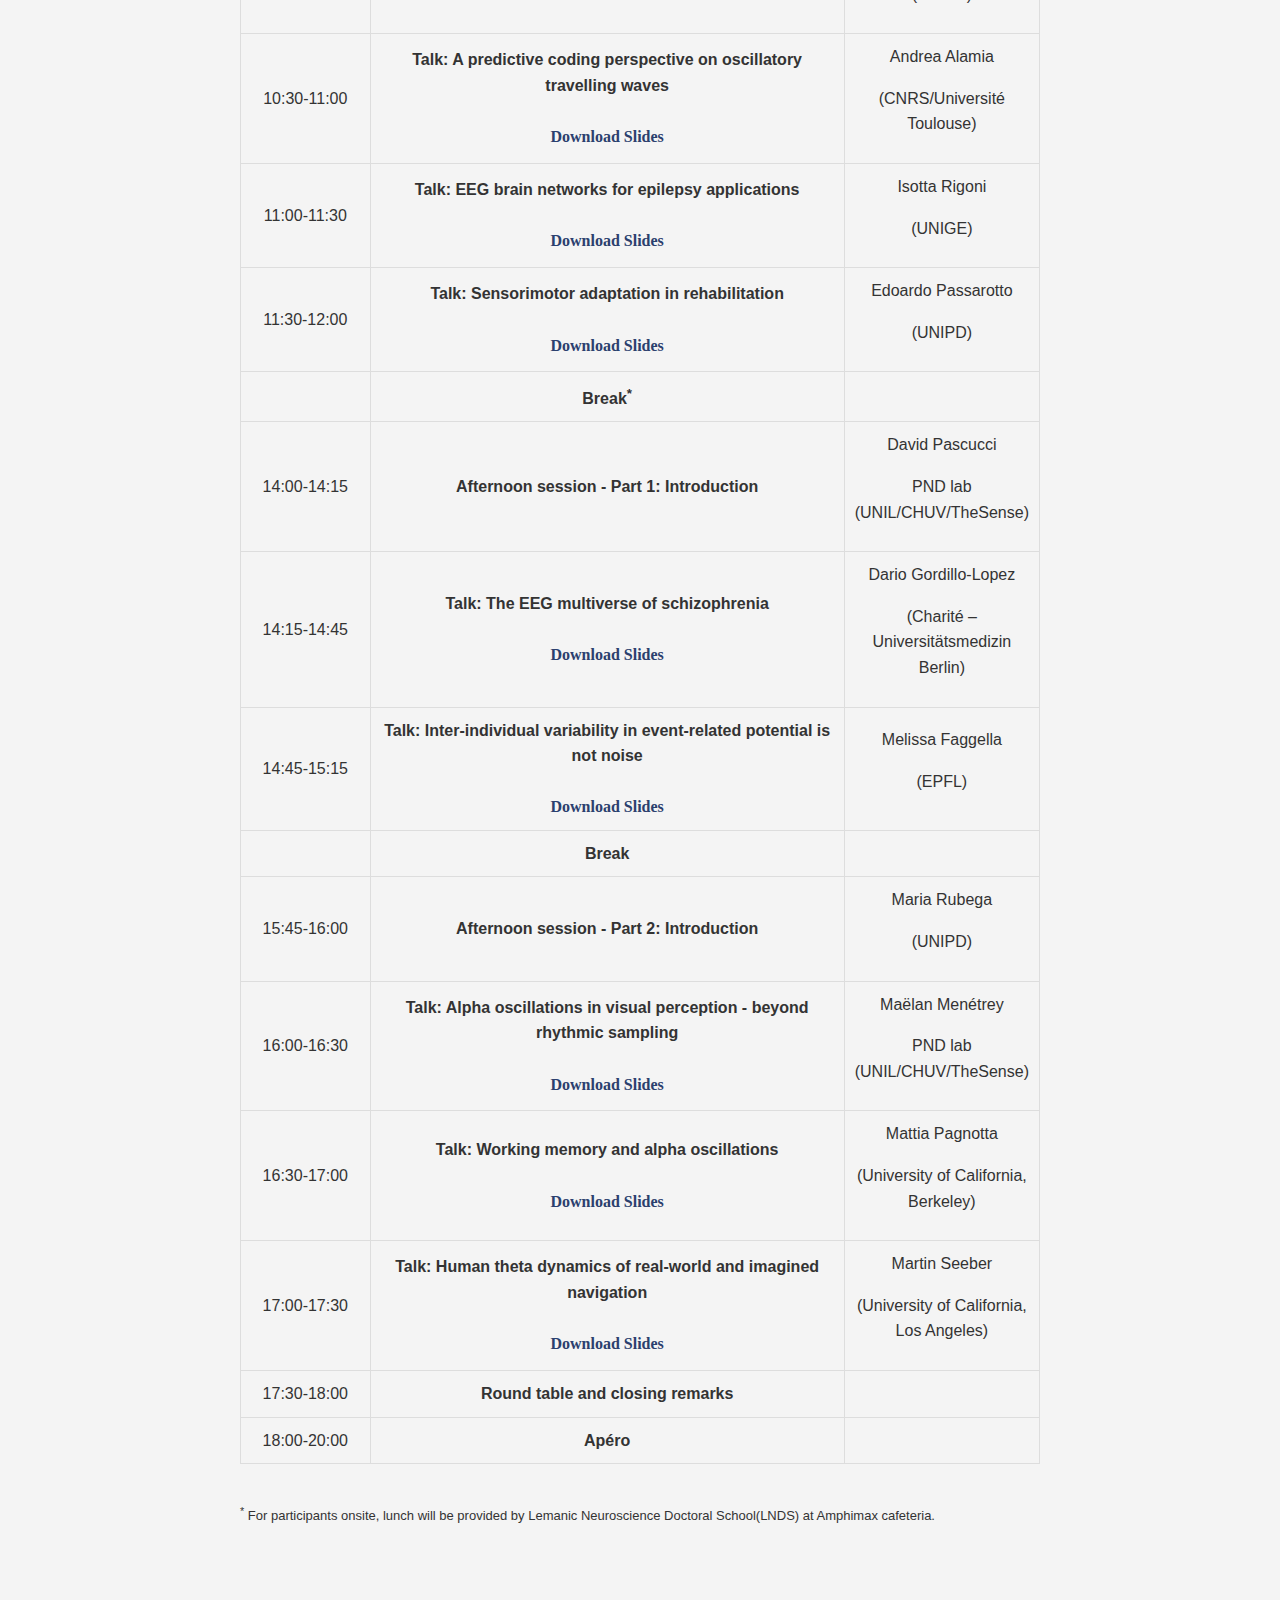
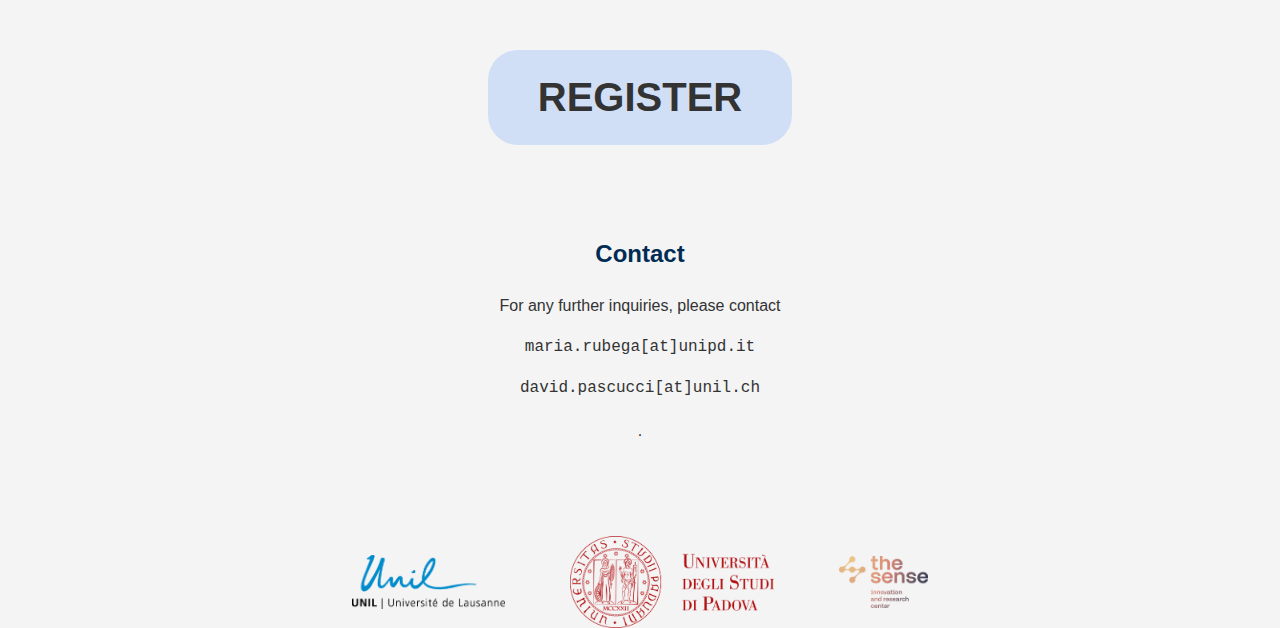
==== commit 60f07342: "Add files via upload" ====
--- a/index.html
+++ b/index.html
@@ -12,7 +12,7 @@
     <nav>
         <ul>
             <li><a href="#home">Home</a></li>
-            <li><a href="#Recordings">Overview</a></li>
+            <li><a href="#Recordings">Video</a></li>
             <li><a href="#overview">Overview</a></li>
             <li><a href="#speakers">Speakers</a></li>
             <li><a href="#schedule">Schedule</a></li>
@@ -31,16 +31,11 @@
 
     <div id="Recordings">
         <h2>Recordings</h2>
-        <iframe width="420" height="315"
-        src="https://youtu.be/BS_83gtJUd0">
-        </iframe>
-        <iframe width="420" height="315"
-        src="https://youtu.be/F0hcyFpDd2s">
-        </iframe>
-    </iframe>
-    <iframe width="420" height="315"
-    src="https://youtu.be/w2LMl2RZs5c">
-    </iframe>
+        <iframe width="560" height="315" src="https://www.youtube.com/embed/BS_83gtJUd0?si=Zn8wuyopUuk29CFH" title="YouTube video player" frameborder="0" allow="accelerometer; autoplay; clipboard-write; encrypted-media; gyroscope; picture-in-picture; web-share" referrerpolicy="strict-origin-when-cross-origin" allowfullscreen></iframe>
+       <br>
+        <br>
+        <iframe width="560" height="315" src="https://www.youtube.com/embed/F0hcyFpDd2s?si=HUNj1JGeq3Cz7-QG" title="YouTube video player" frameborder="0" allow="accelerometer; autoplay; clipboard-write; encrypted-media; gyroscope; picture-in-picture; web-share" referrerpolicy="strict-origin-when-cross-origin" allowfullscreen></iframe>
+        <iframe width="560" height="315" src="https://www.youtube.com/embed/w2LMl2RZs5c?si=pMwtzq91zFGbaeKq" title="YouTube video player" frameborder="0" allow="accelerometer; autoplay; clipboard-write; encrypted-media; gyroscope; picture-in-picture; web-share" referrerpolicy="strict-origin-when-cross-origin" allowfullscreen></iframe>
     </div>
 
     <!-- Overview Section -->
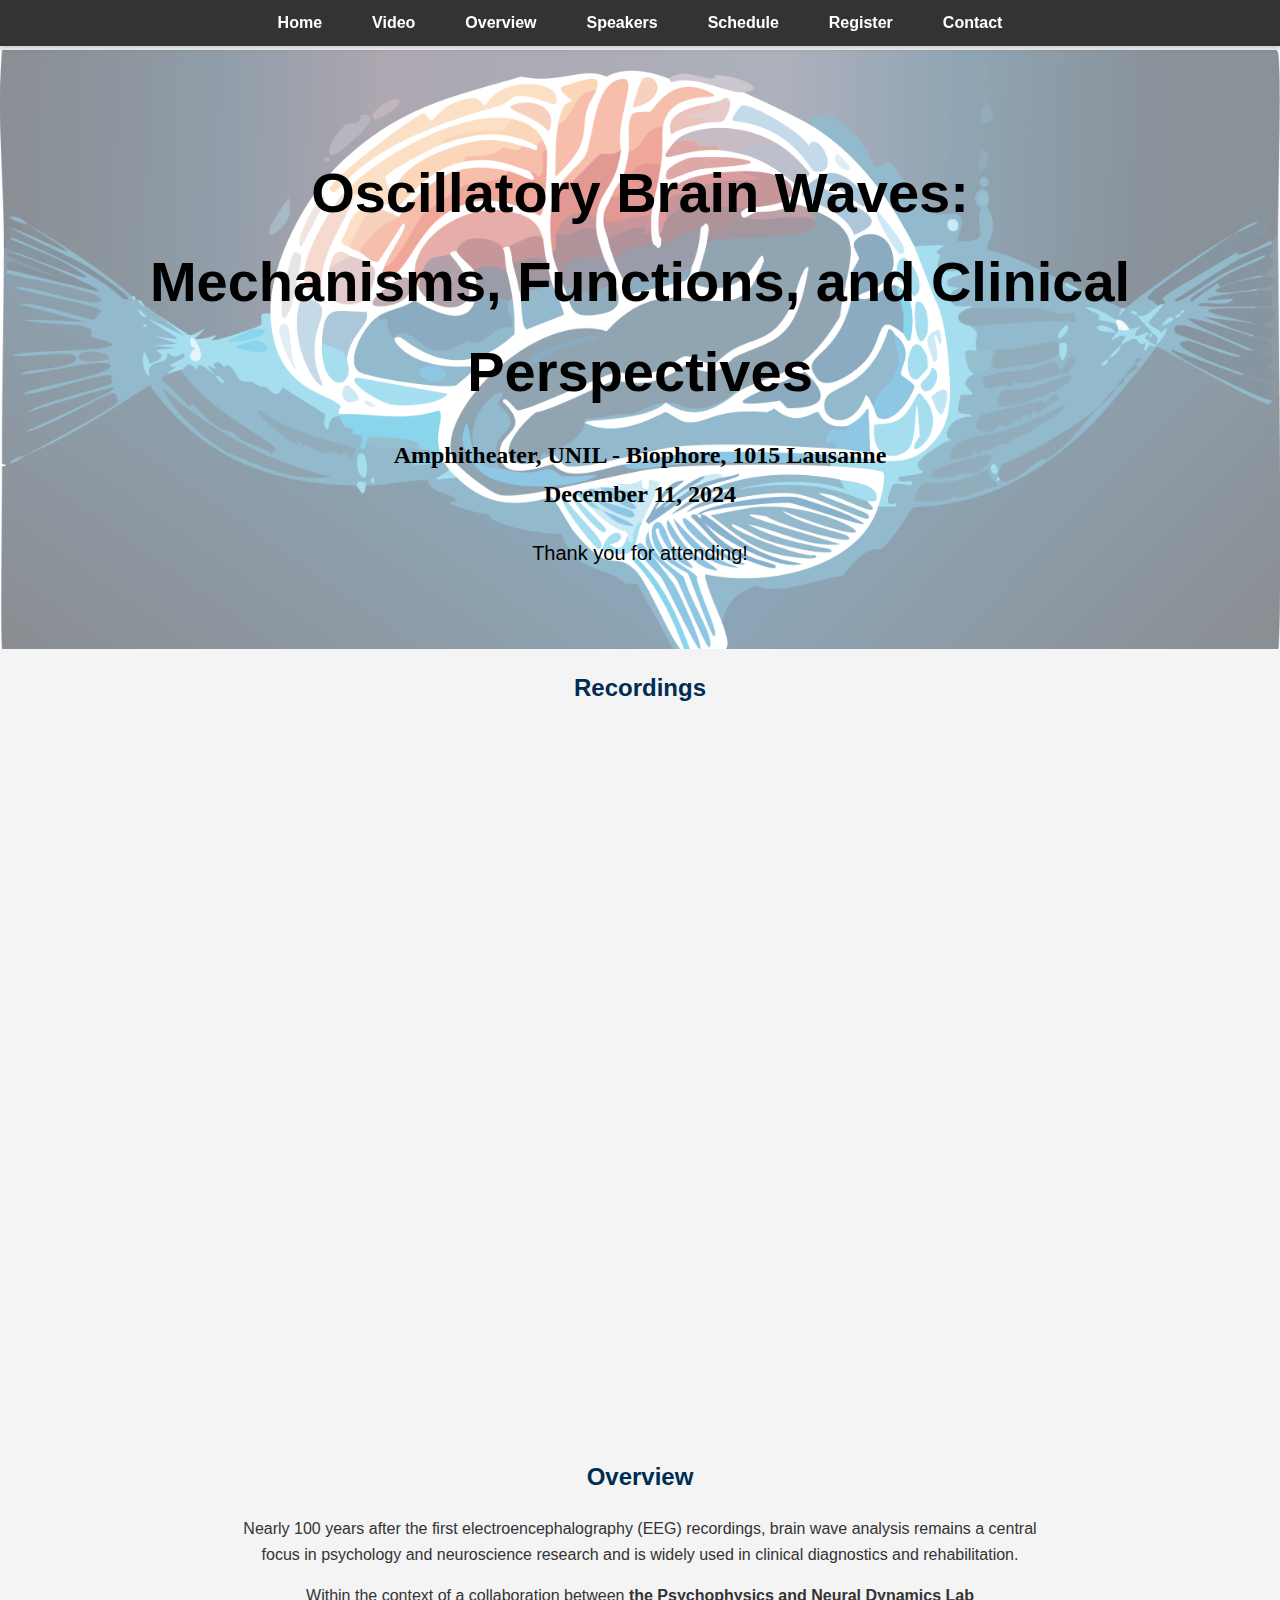
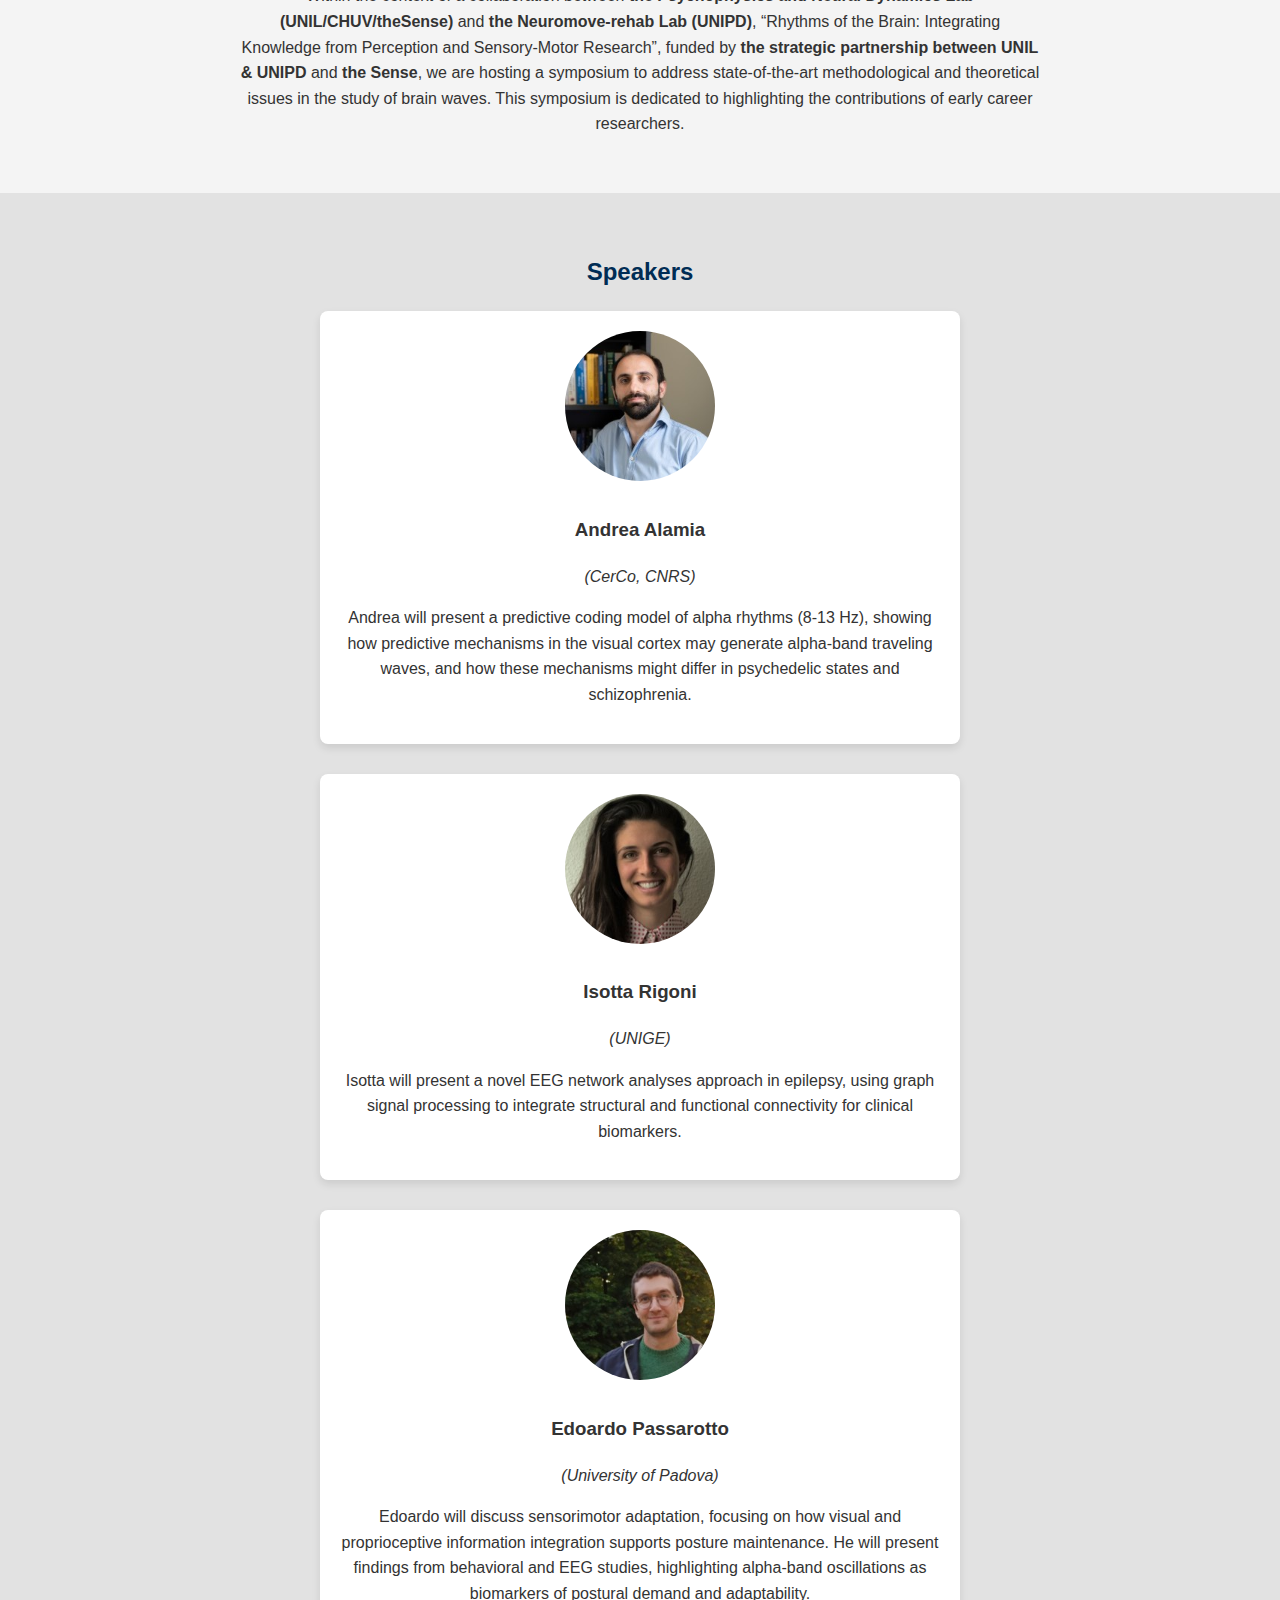
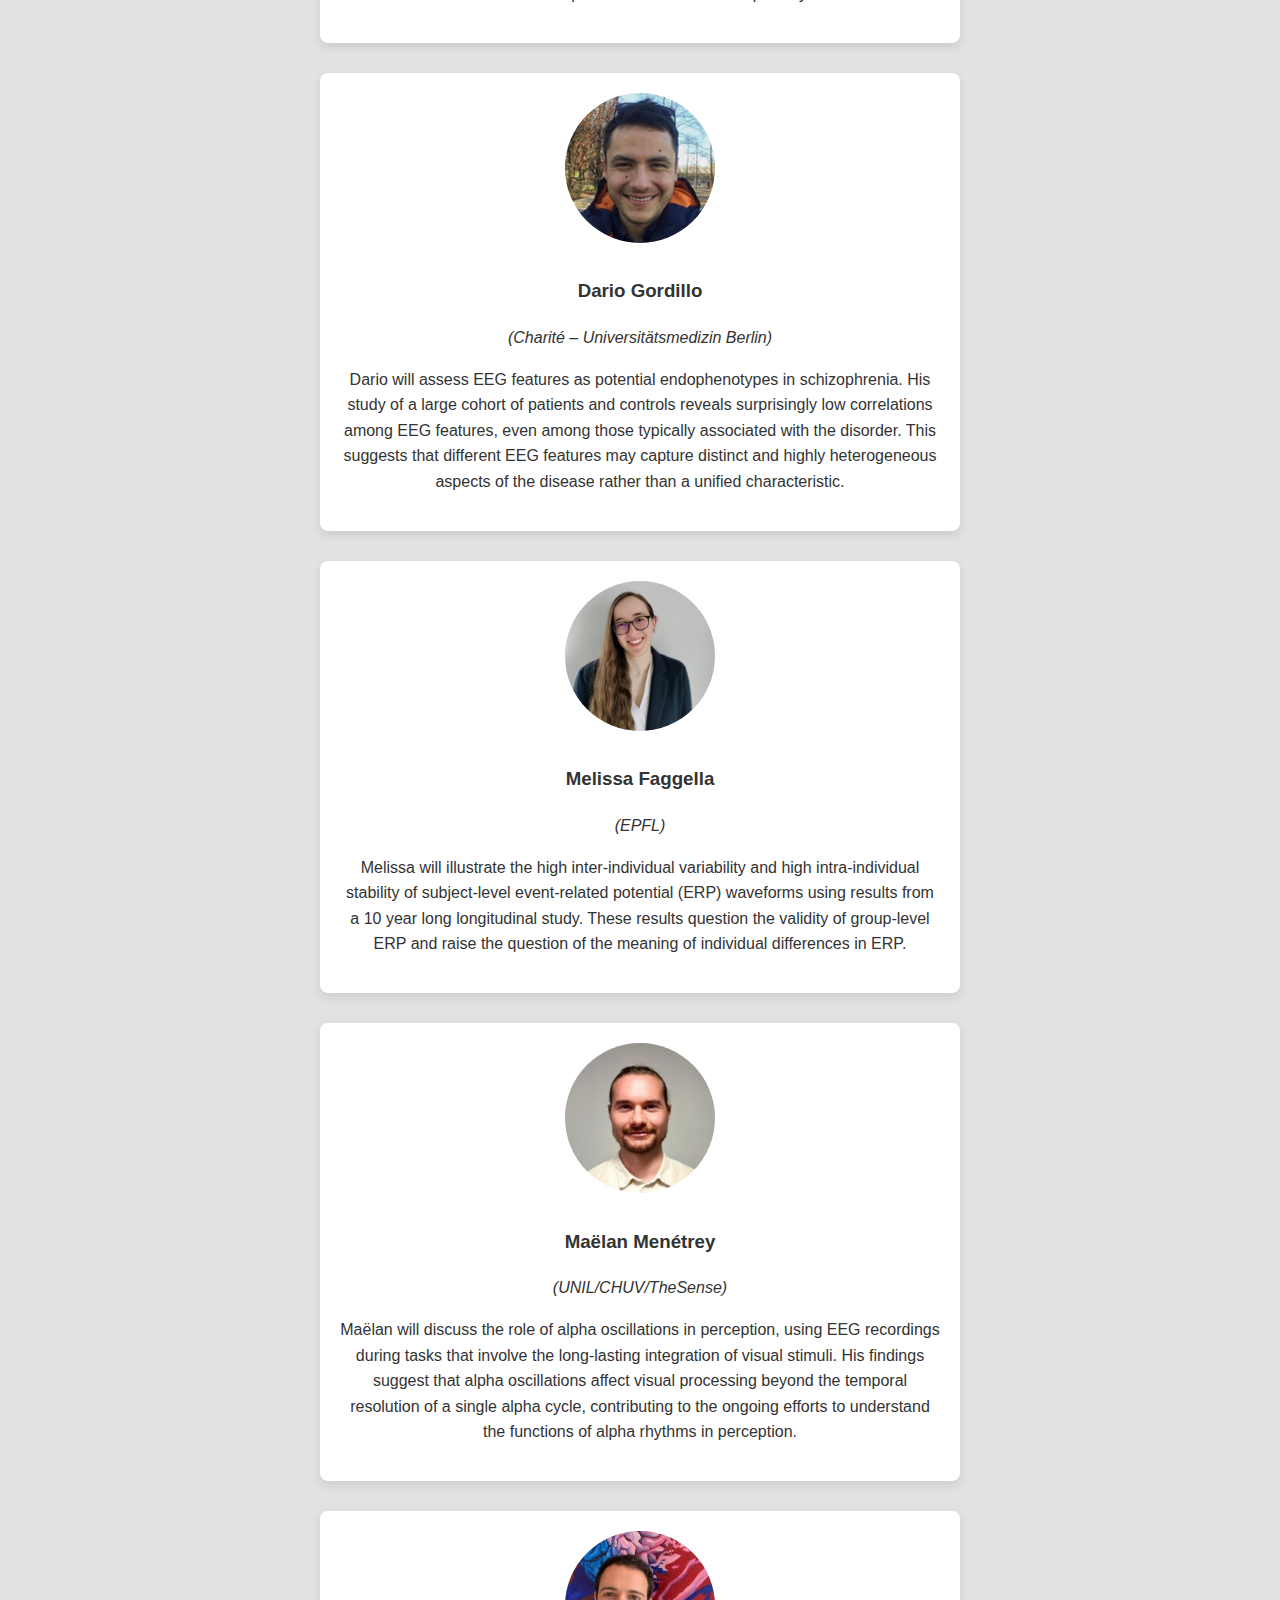
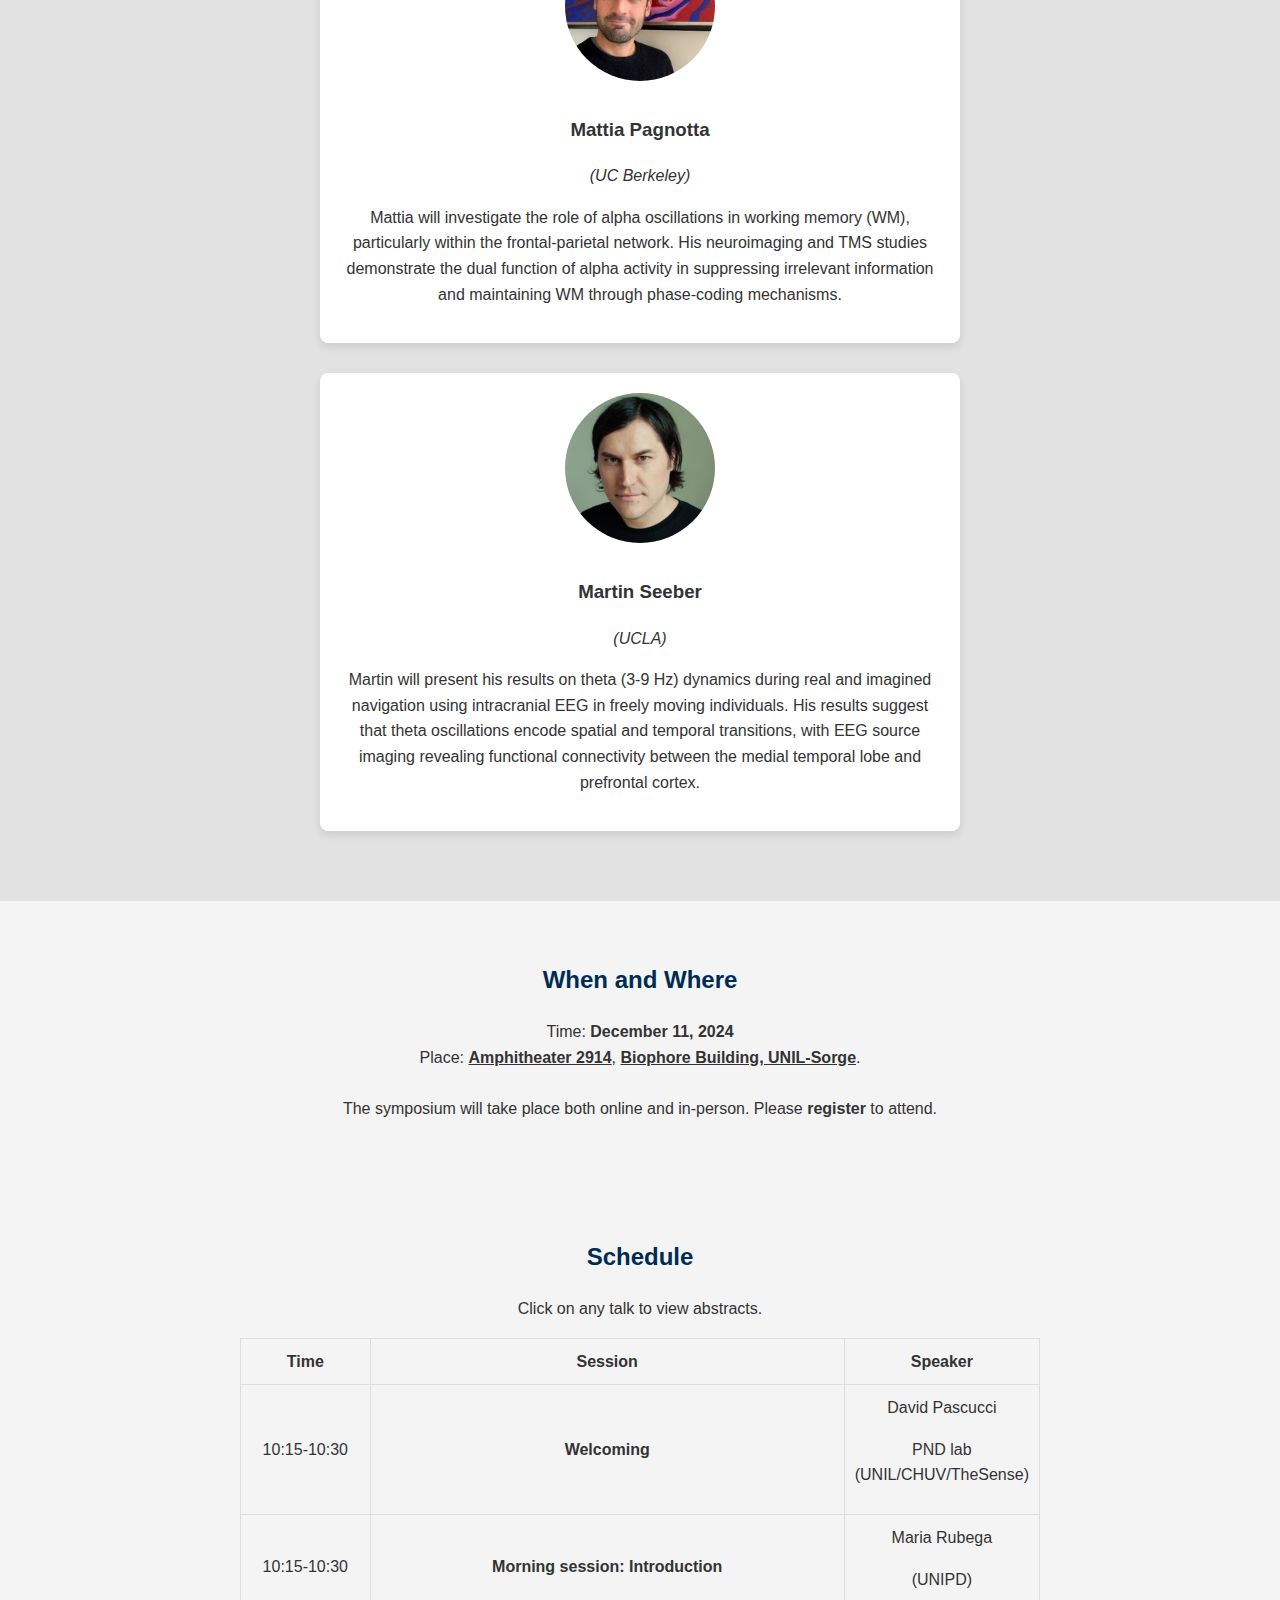
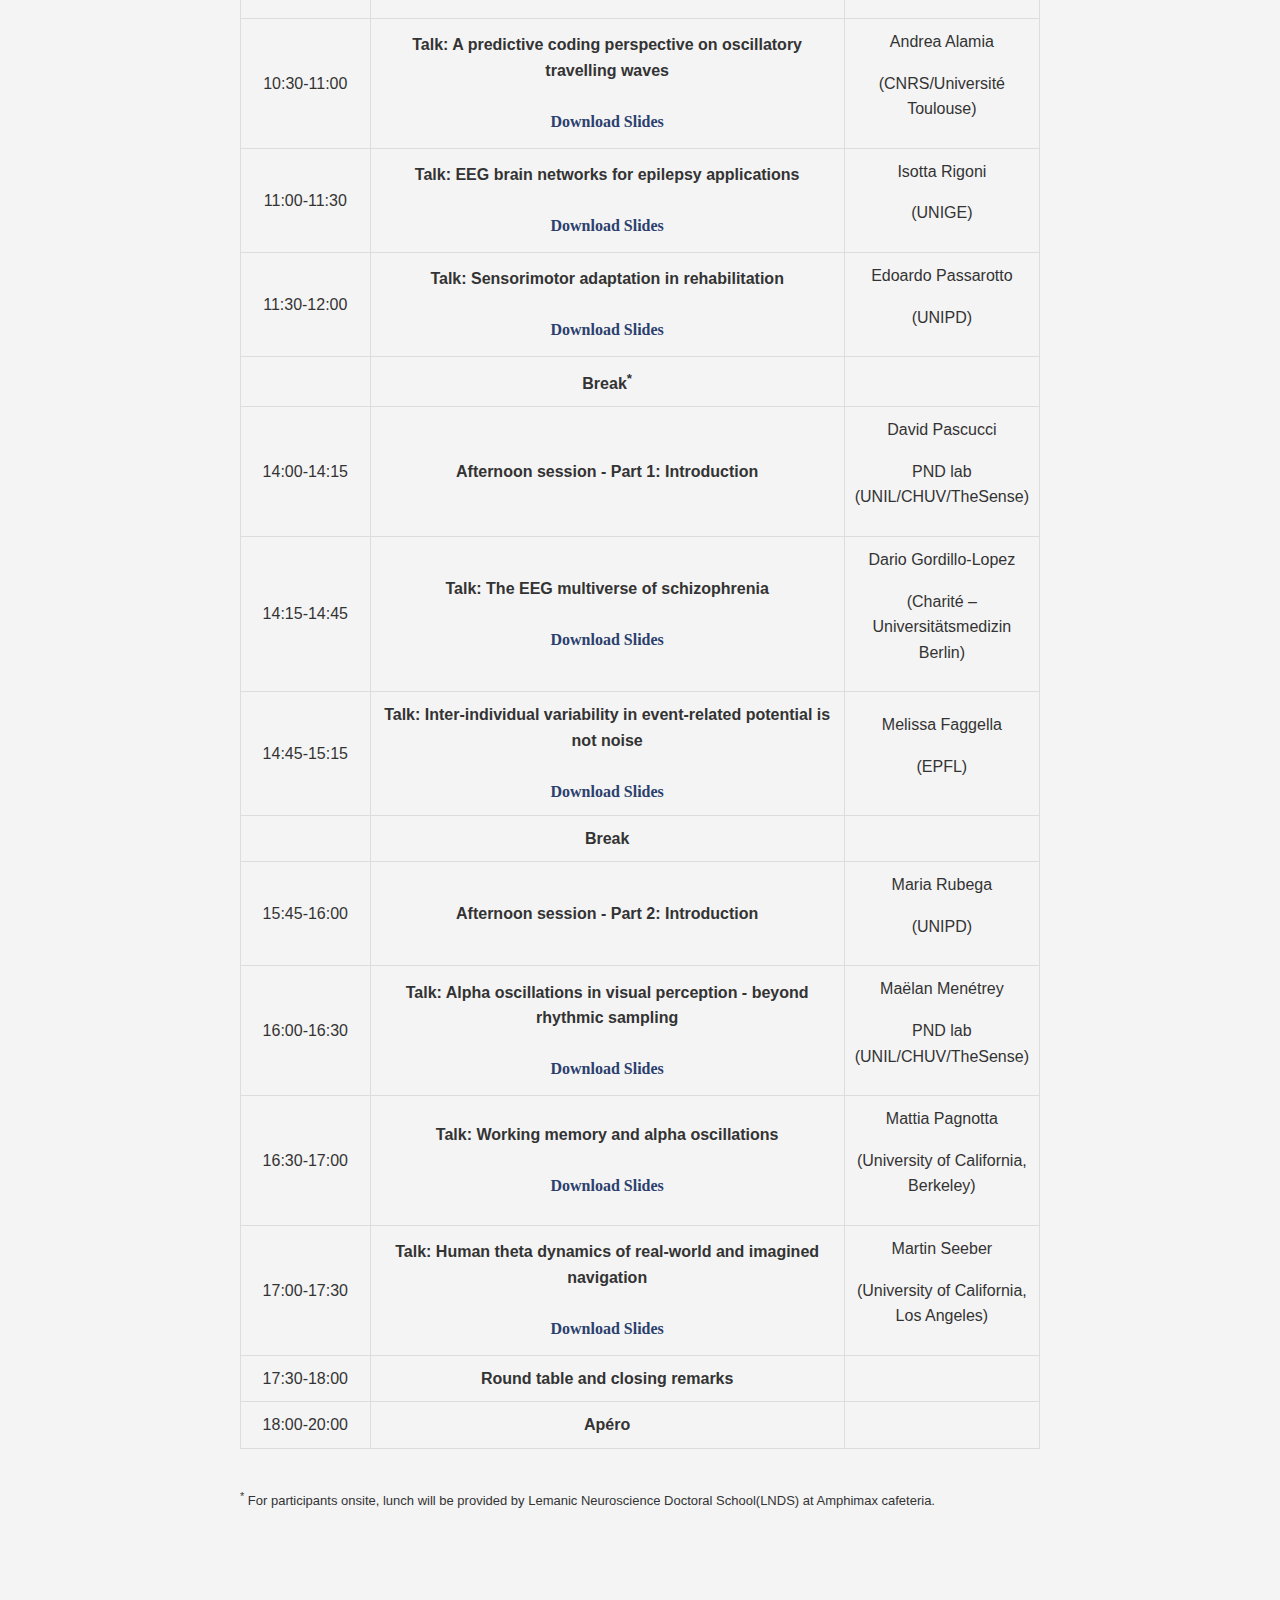
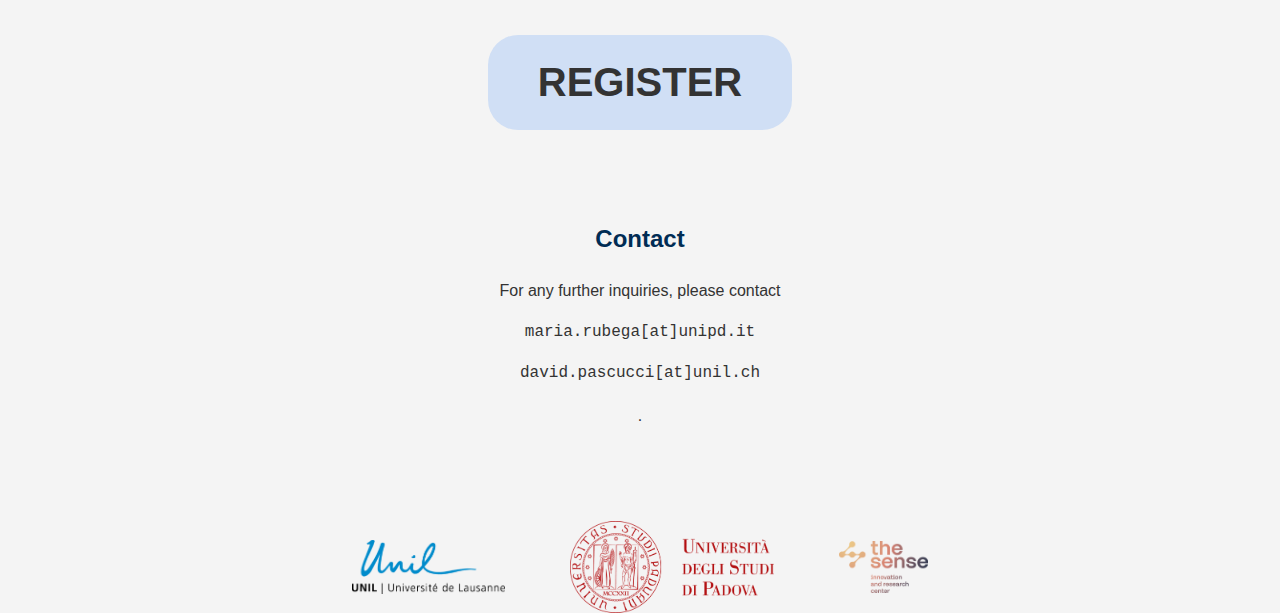
==== commit e478f4bb: "Add files via upload" ====
--- a/index.html
+++ b/index.html
@@ -26,7 +26,7 @@
         <h1>Oscillatory Brain Waves:<br>Mechanisms, Functions, and Clinical Perspectives</h1>
         <!-- <p class="welcome-text">Welcome to the symposium page!</p> -->
         <p class="welcome-text"><b>Amphitheater, UNIL - Biophore, 1015 Lausanne <br>December 11, 2024 </b><br></p>
-        <p style="color:#002c54;font-size: 16px"><em>Please <a href="#registration"><u>register</u></a> to attend either online or in-person. <br>For online: the zoom link will be sent before the symposium, time zone CET.</em></p>
+        <p style="font-size:20px"; style="font-family:Times New Roman" > Thank you for attending! </p>
     </div>
 
     <div id="Recordings">
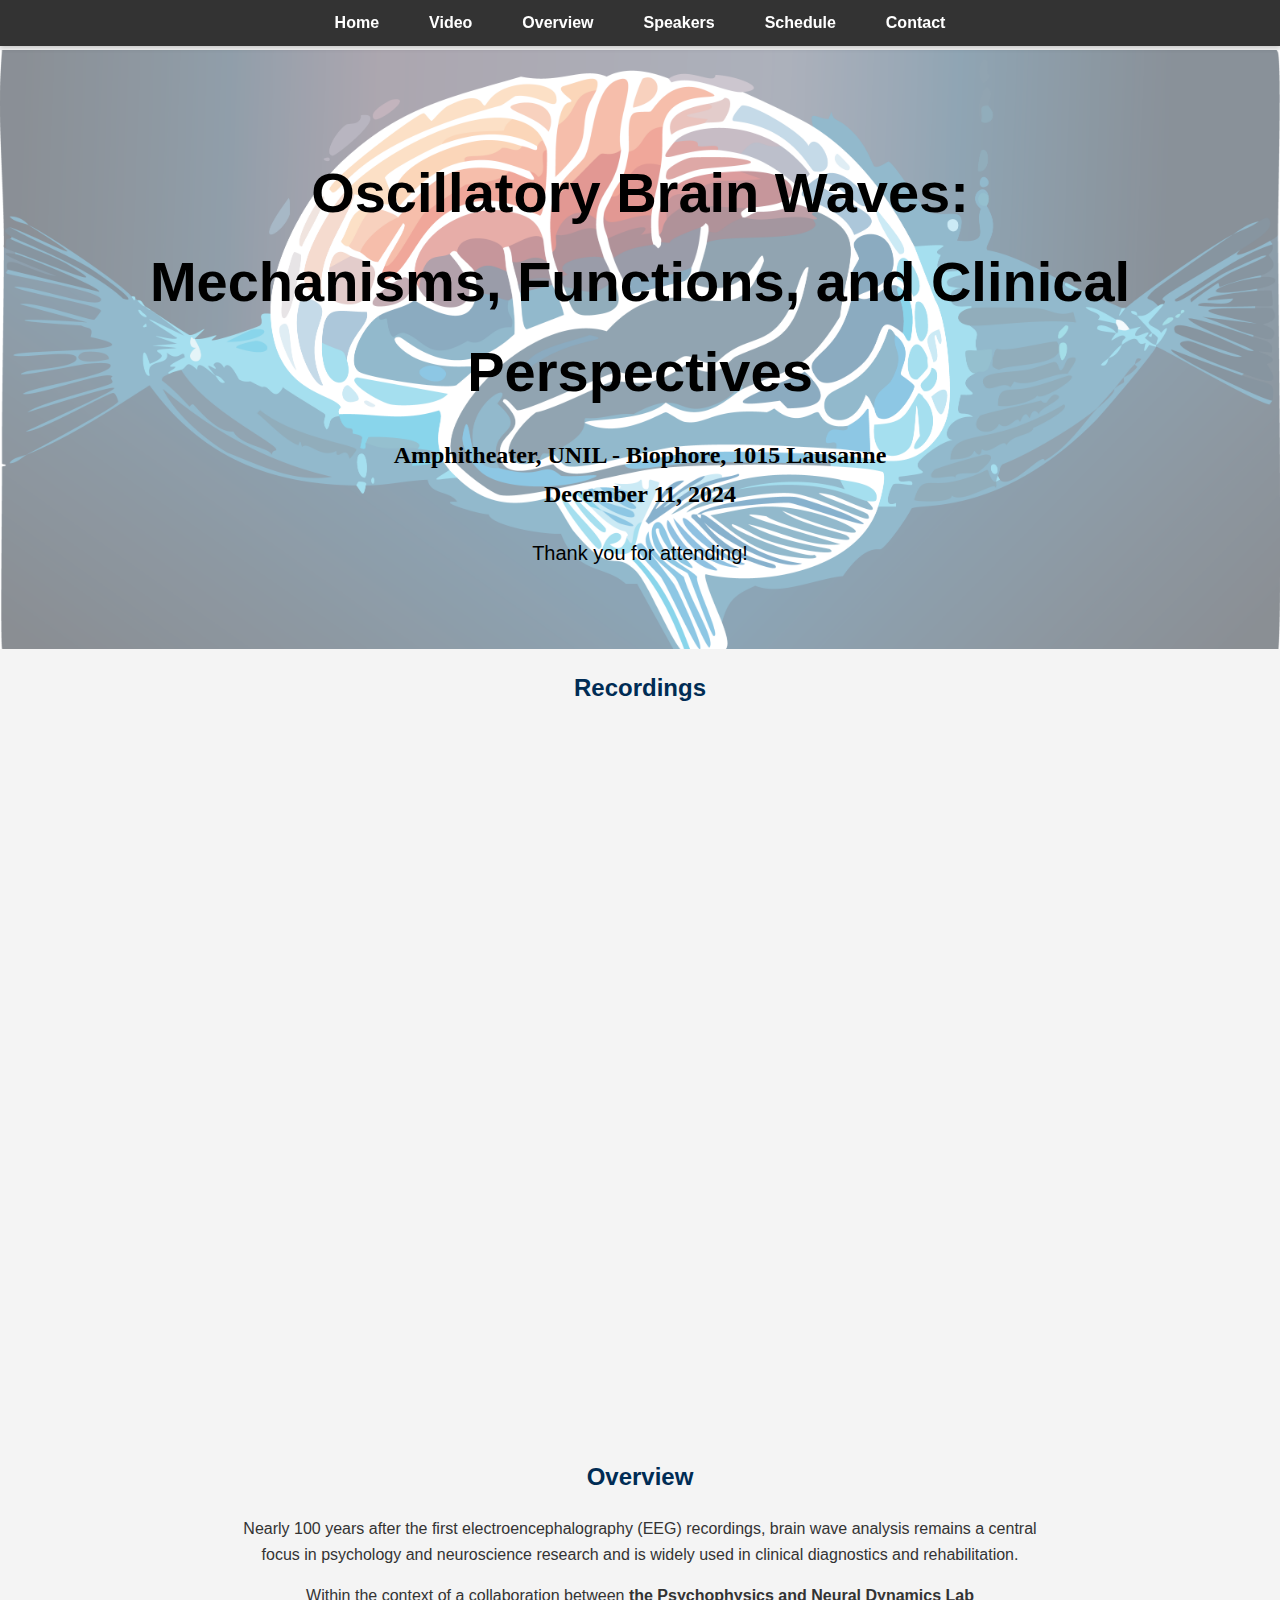
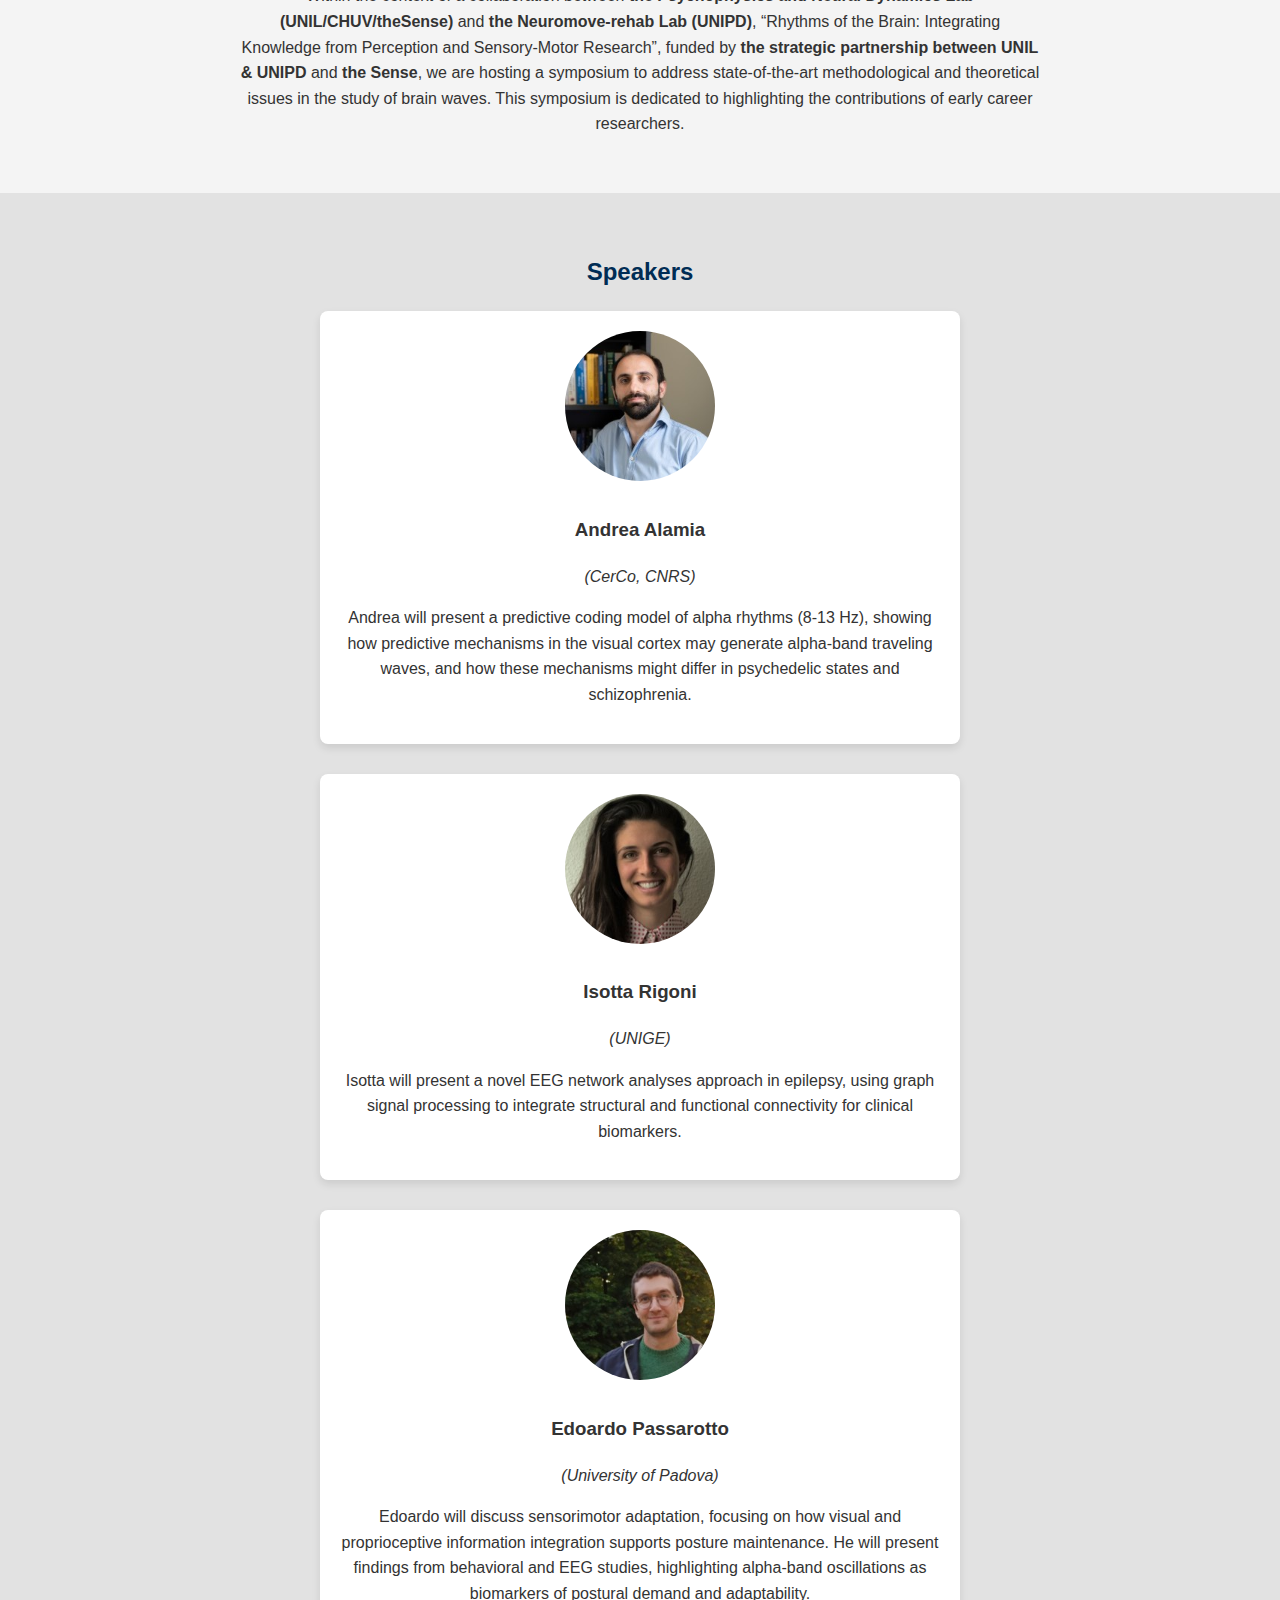
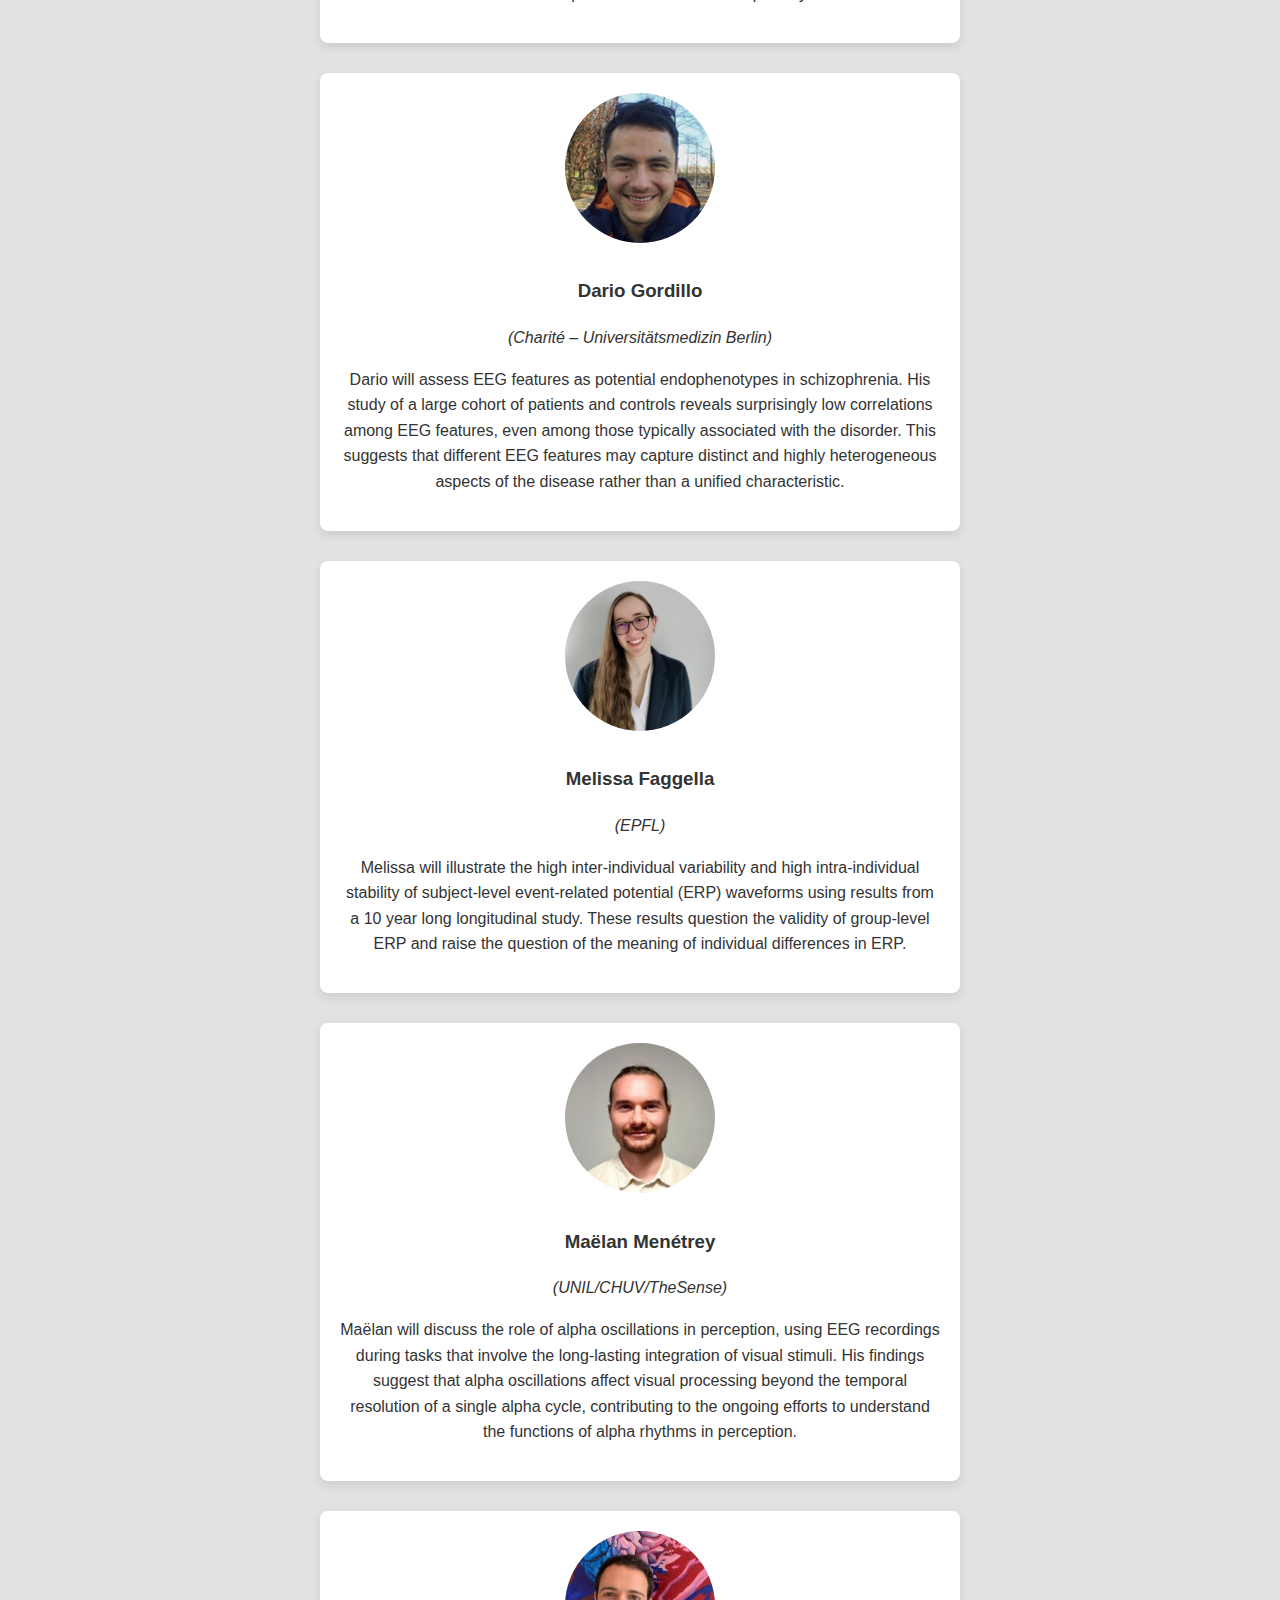
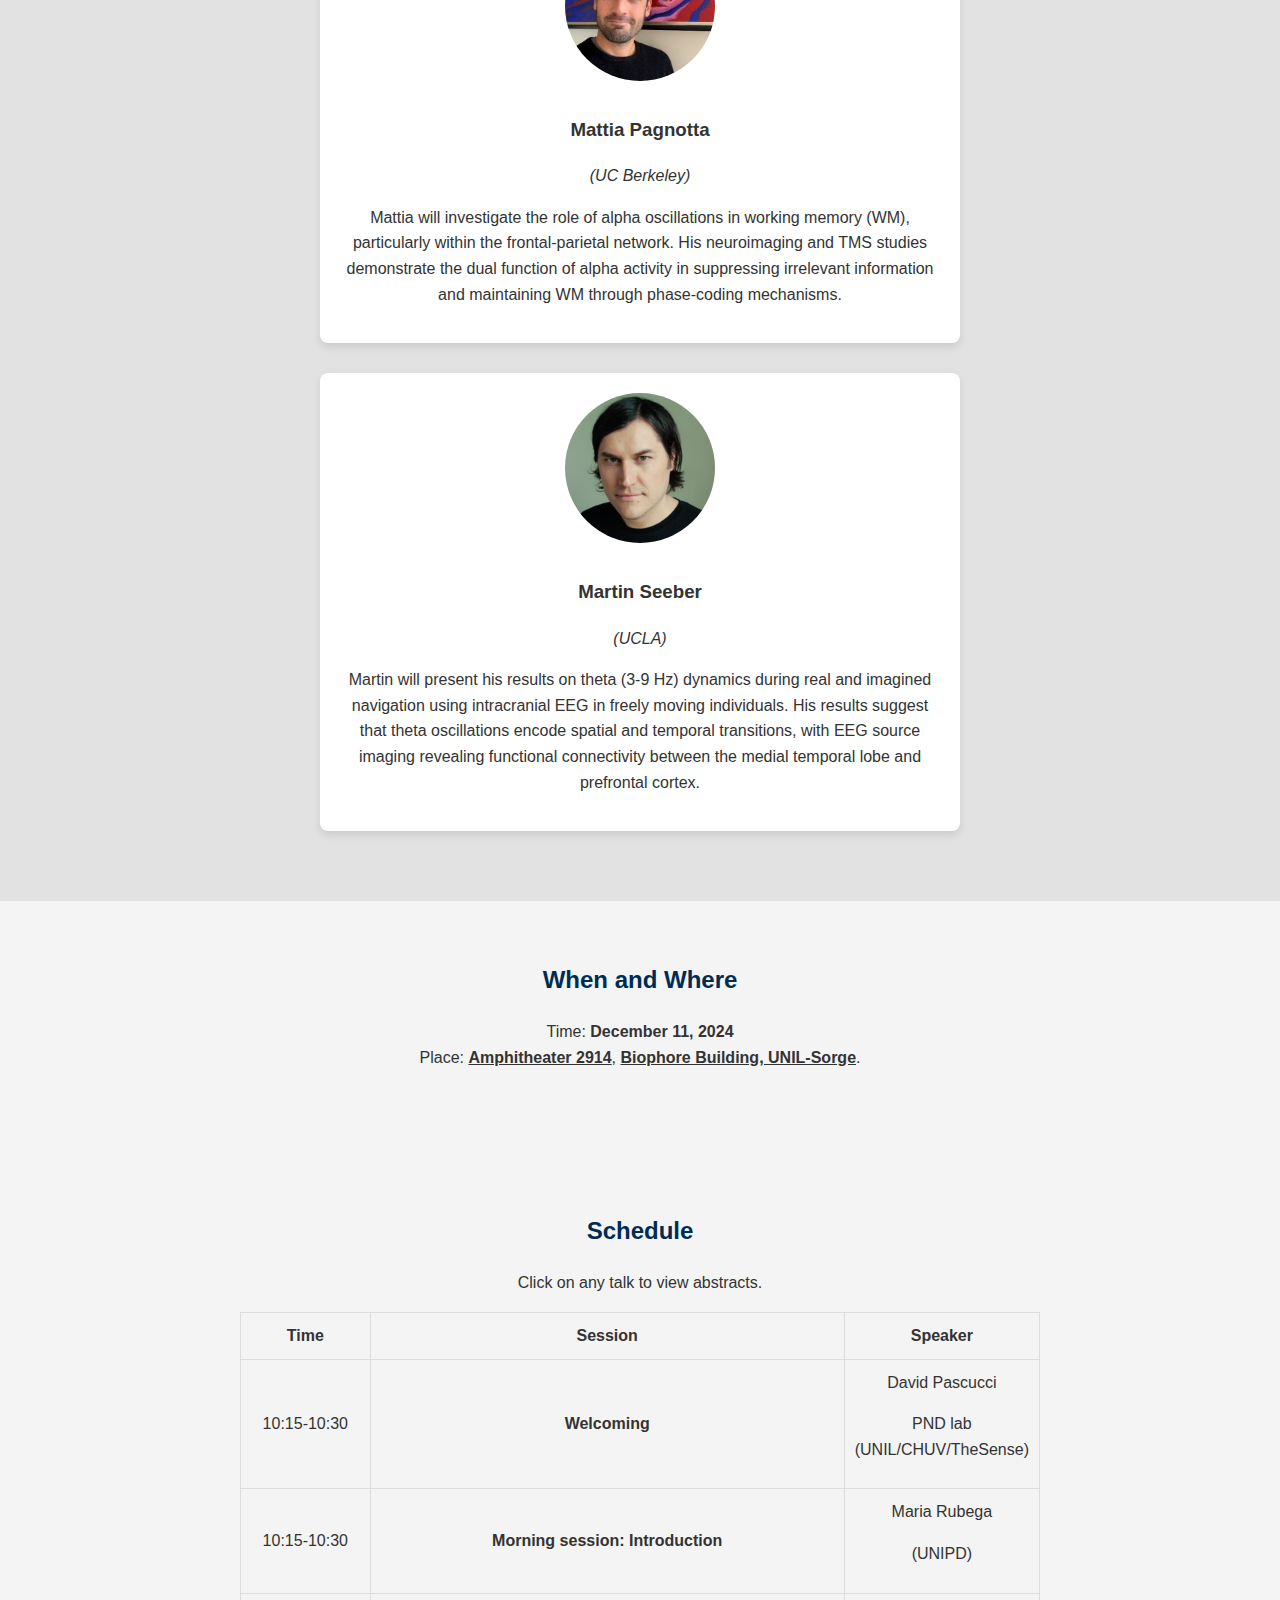
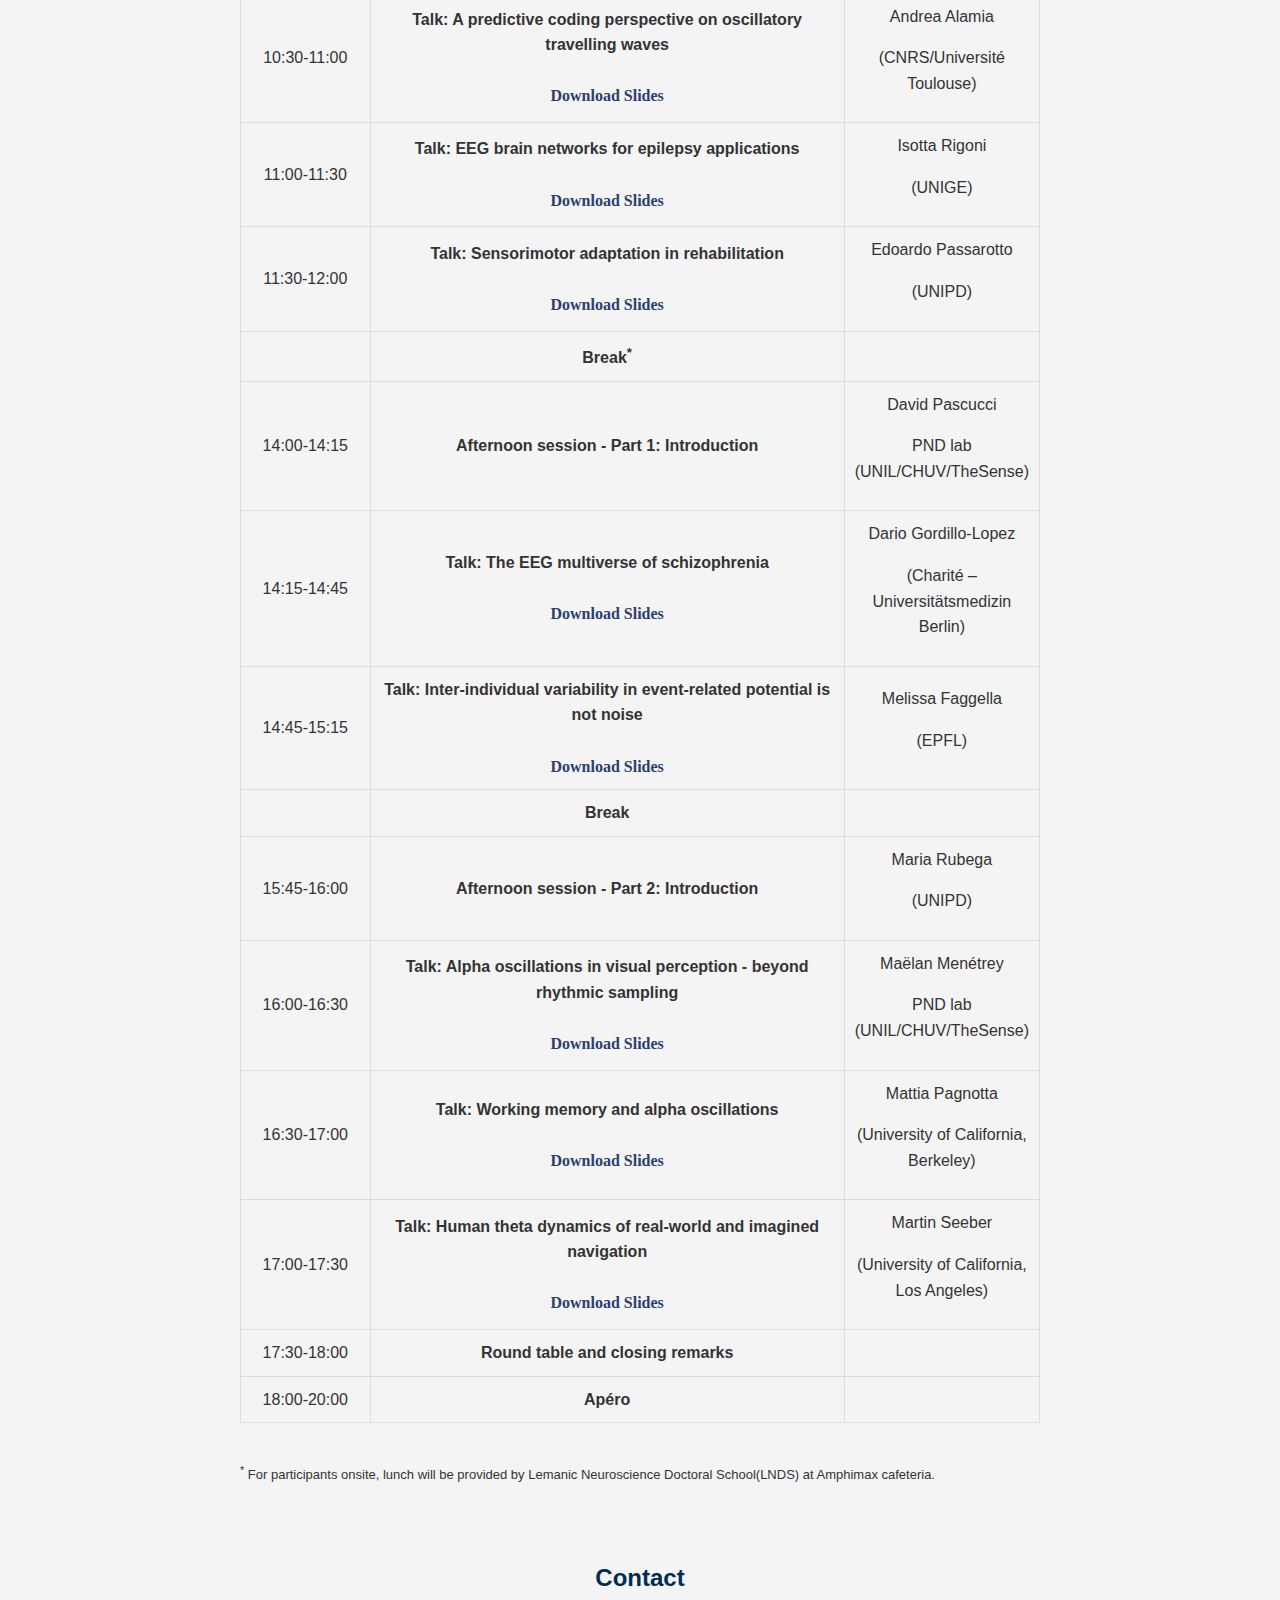
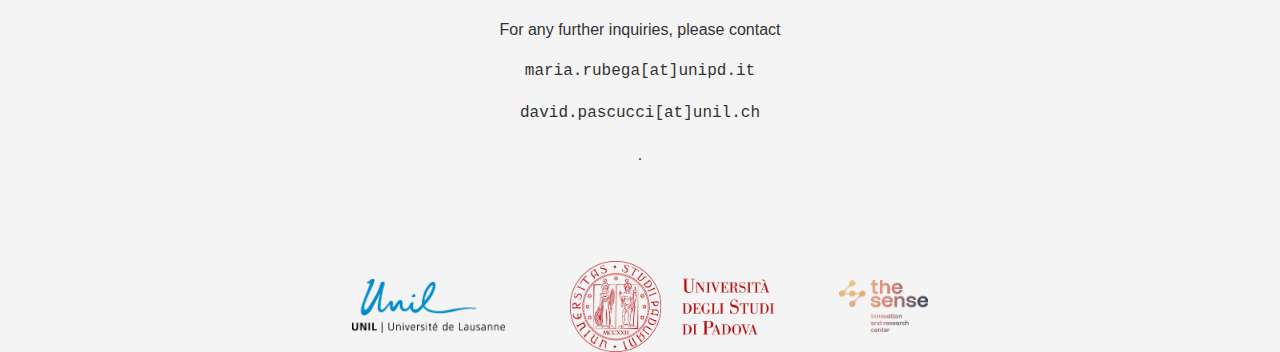
==== commit 6efd141b: "Add files via upload" ====
--- a/index.html
+++ b/index.html
@@ -16,7 +16,7 @@
             <li><a href="#overview">Overview</a></li>
             <li><a href="#speakers">Speakers</a></li>
             <li><a href="#schedule">Schedule</a></li>
-            <li><a href="#registration">Register</a></li>
+            <!-- <li><a href="#registration">Register</a></li> -->
             <li><a href="#contact">Contact</a></li>
         </ul>
     </nav>
@@ -171,7 +171,8 @@
     <!-- Schedule Section -->
     <div id="schedule">
         <h2>When and Where</h2>
-        <p>Time: <b>December 11, 2024</b> <br>Place: <u><a href="https://planete.unil.ch/?local=BIO-2914">Amphitheater 2914</a></u>, <u><a href="https://maps.app.goo.gl/LeVYGykgpYkGQVT6A">Biophore Building, UNIL-Sorge</a></u>.<br><br>The symposium will take place both online and in-person. Please <a href="#registration">register</a> to attend.</p>
+        <p>Time: <b>December 11, 2024</b> <br>Place: <u><a href="https://planete.unil.ch/?local=BIO-2914">Amphitheater 2914</a></u>, <u><a href="https://maps.app.goo.gl/LeVYGykgpYkGQVT6A">Biophore Building, UNIL-Sorge</a></u>.<br><br>
+             <!--The symposium will take place both online and in-person. Please <a href="#registration">register</a> to attend.</p>-->
     </div>    
 
     <section id="schedule">
@@ -283,16 +284,16 @@
 </section>
 
     <!-- Registration Section -->
-   <div id="registration">
+    <!--<div id="registration">
         <!-- ><h2>Registration</h2> -->
-          <!--<a href="https://forms.gle/c2TCccwVnSUeD32W7"> 
+           <!--<a href="https://forms.gle/c2TCccwVnSUeD32W7"> 
               <button type="submit" class="submit-button"> Register </button> 
           </a>-->
-      <button>
+        <!--<button>
            <a href="https://forms.gle/c2TCccwVnSUeD32W7" class="register-button" >REGISTER</a>
       </button>
   
-    </div>
+    </div> -->
                     
     <!-- Contact Section -->
    <div id="contact">
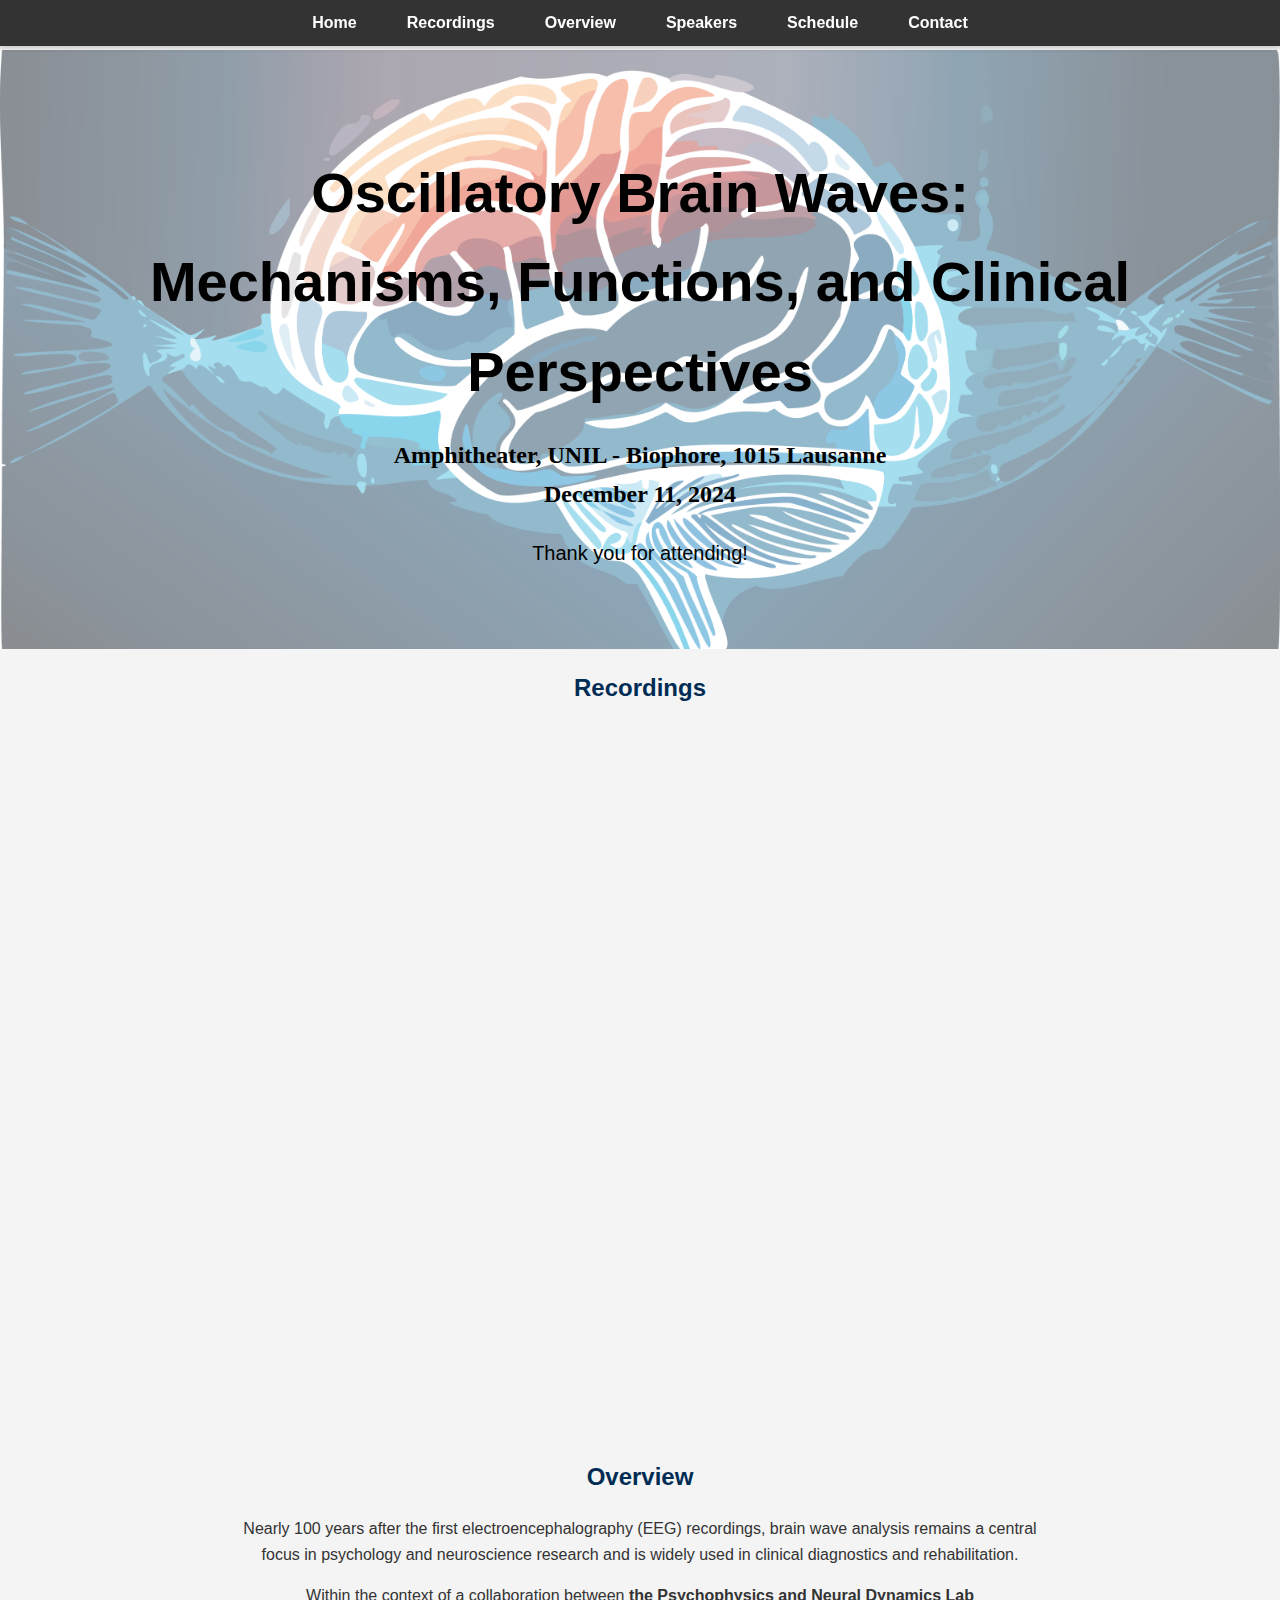
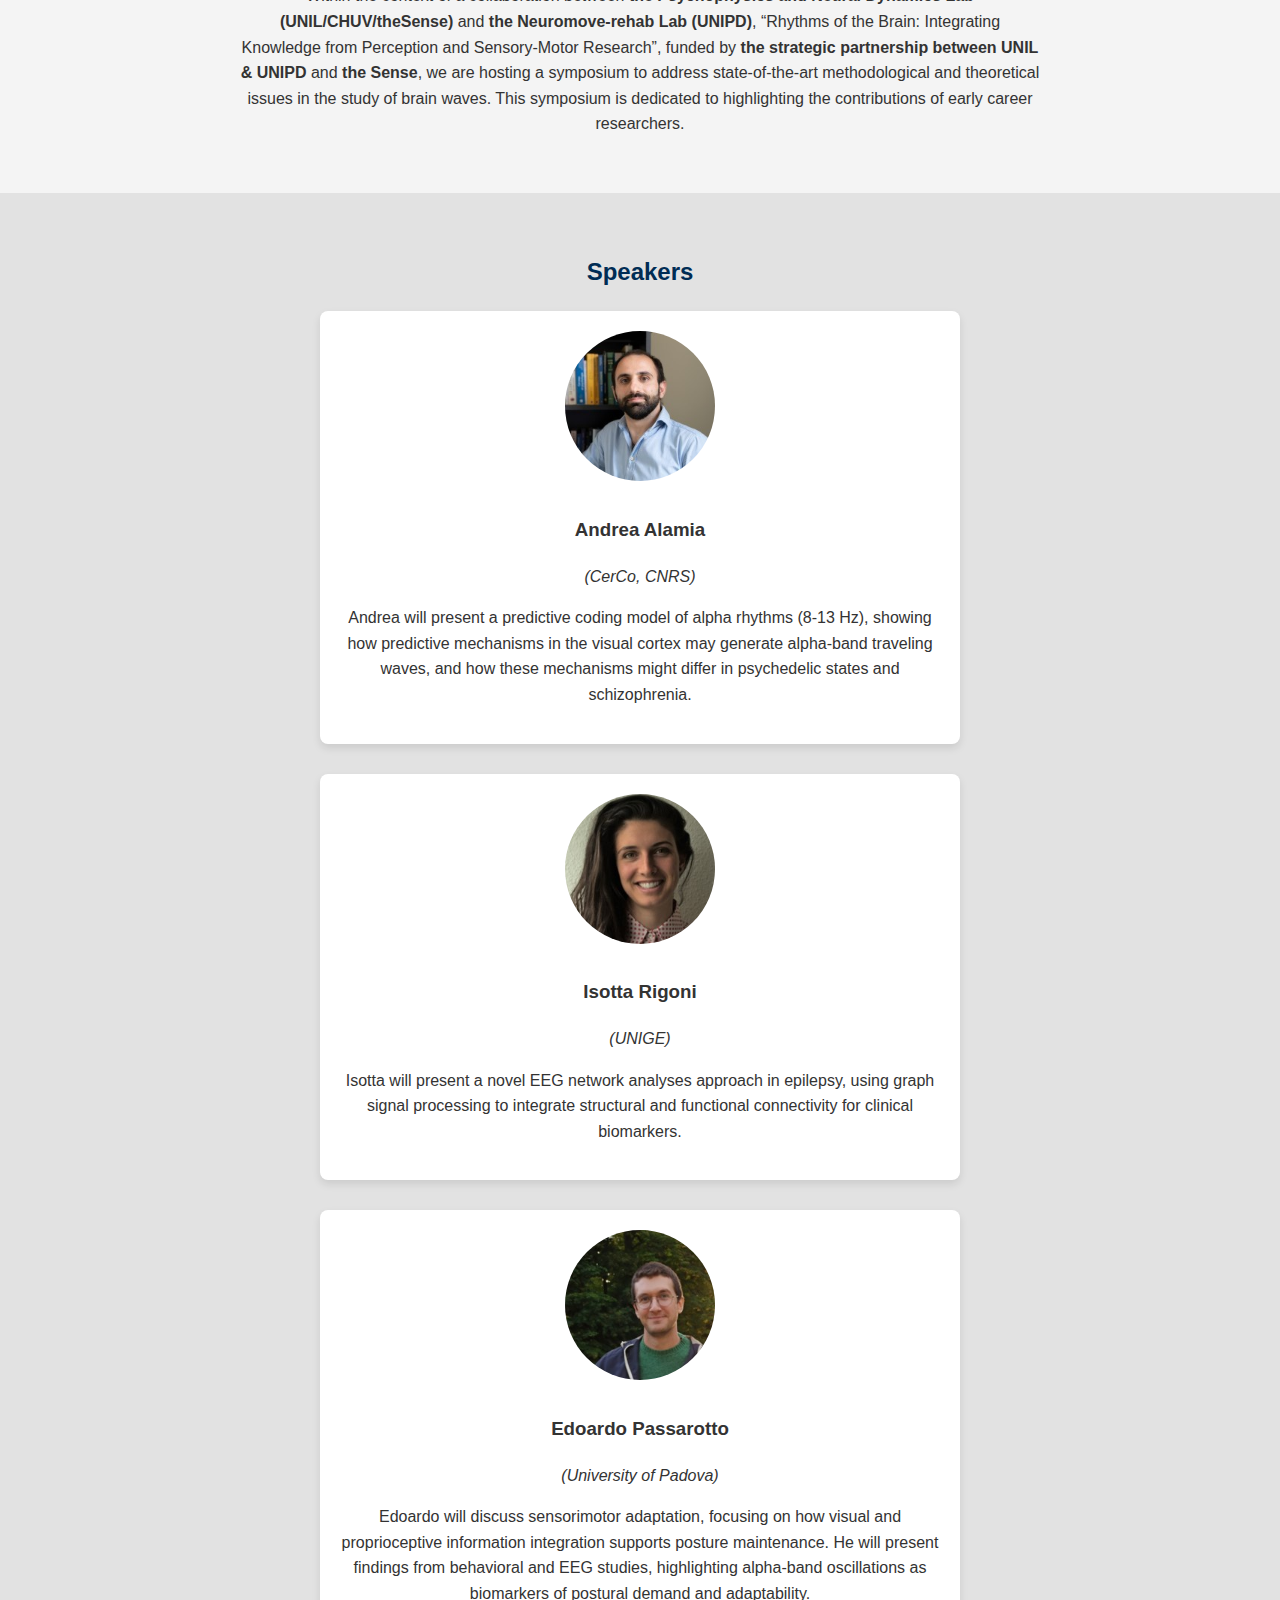
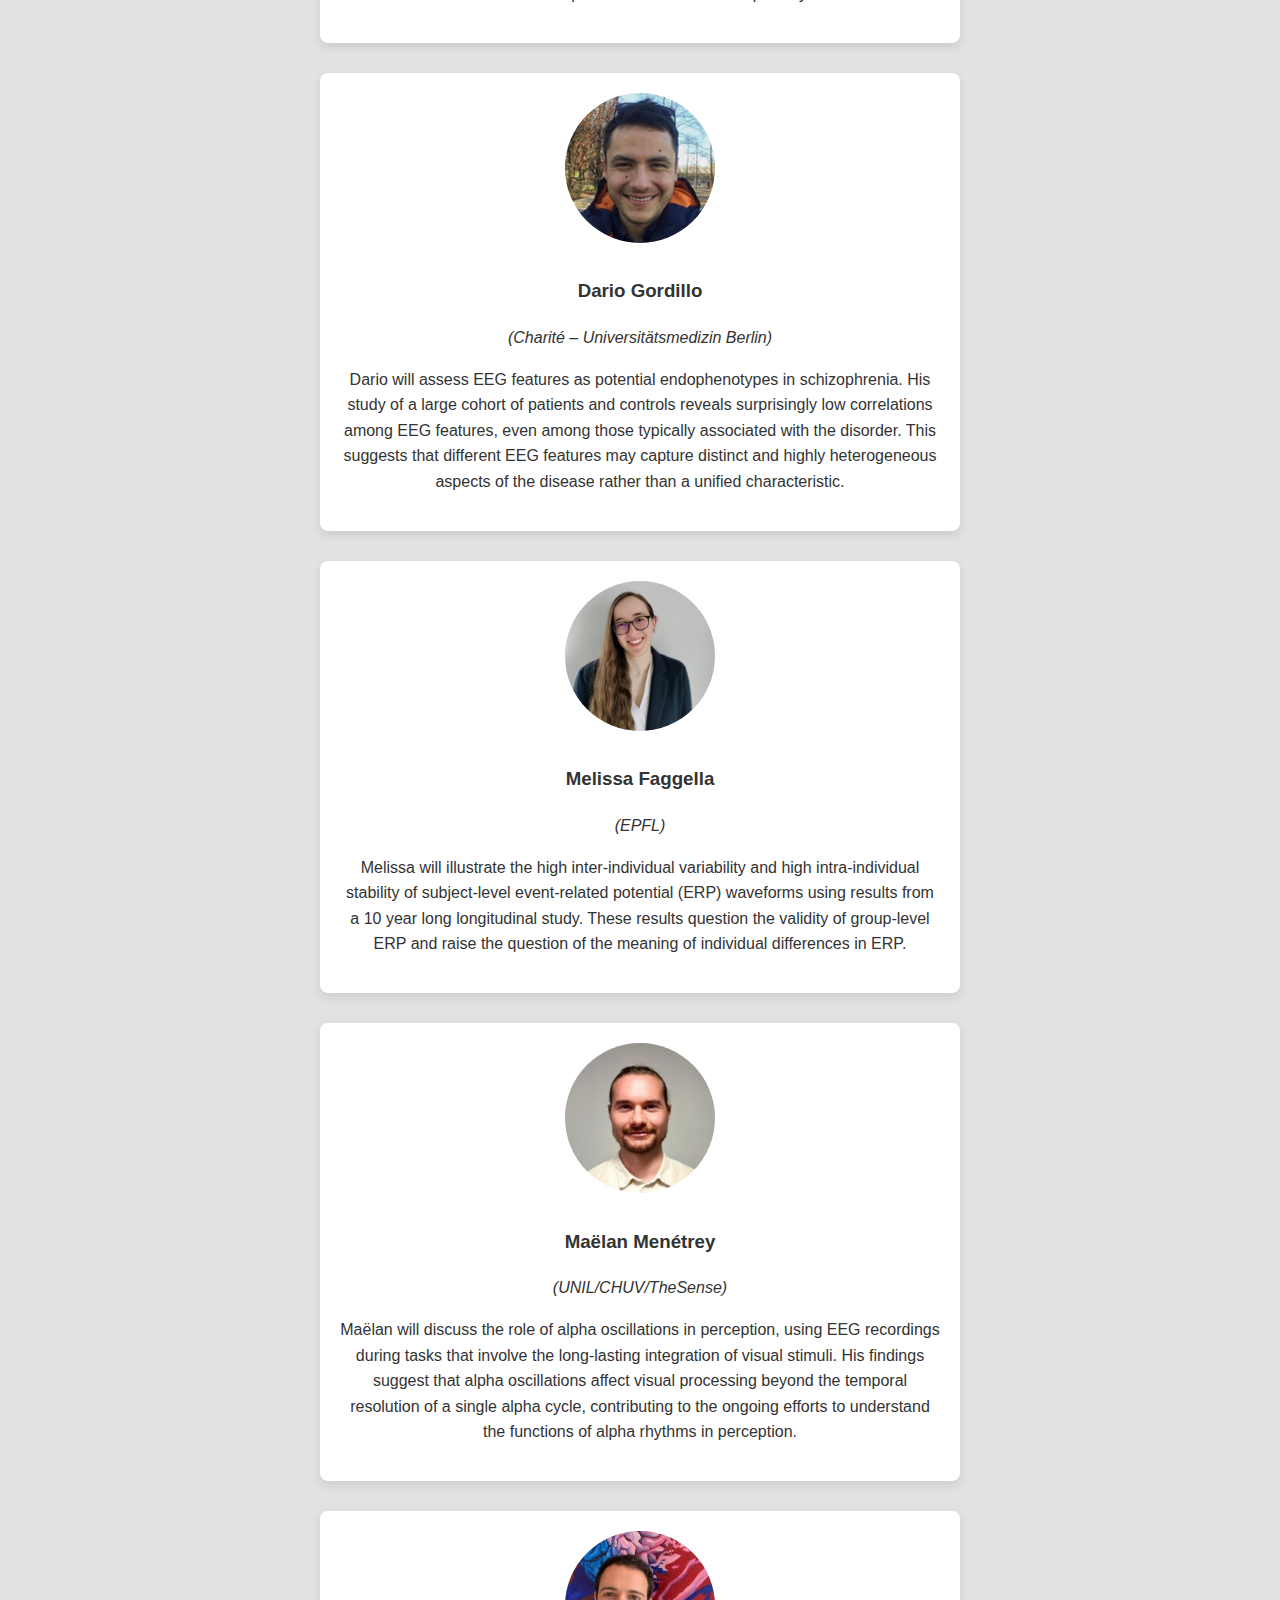
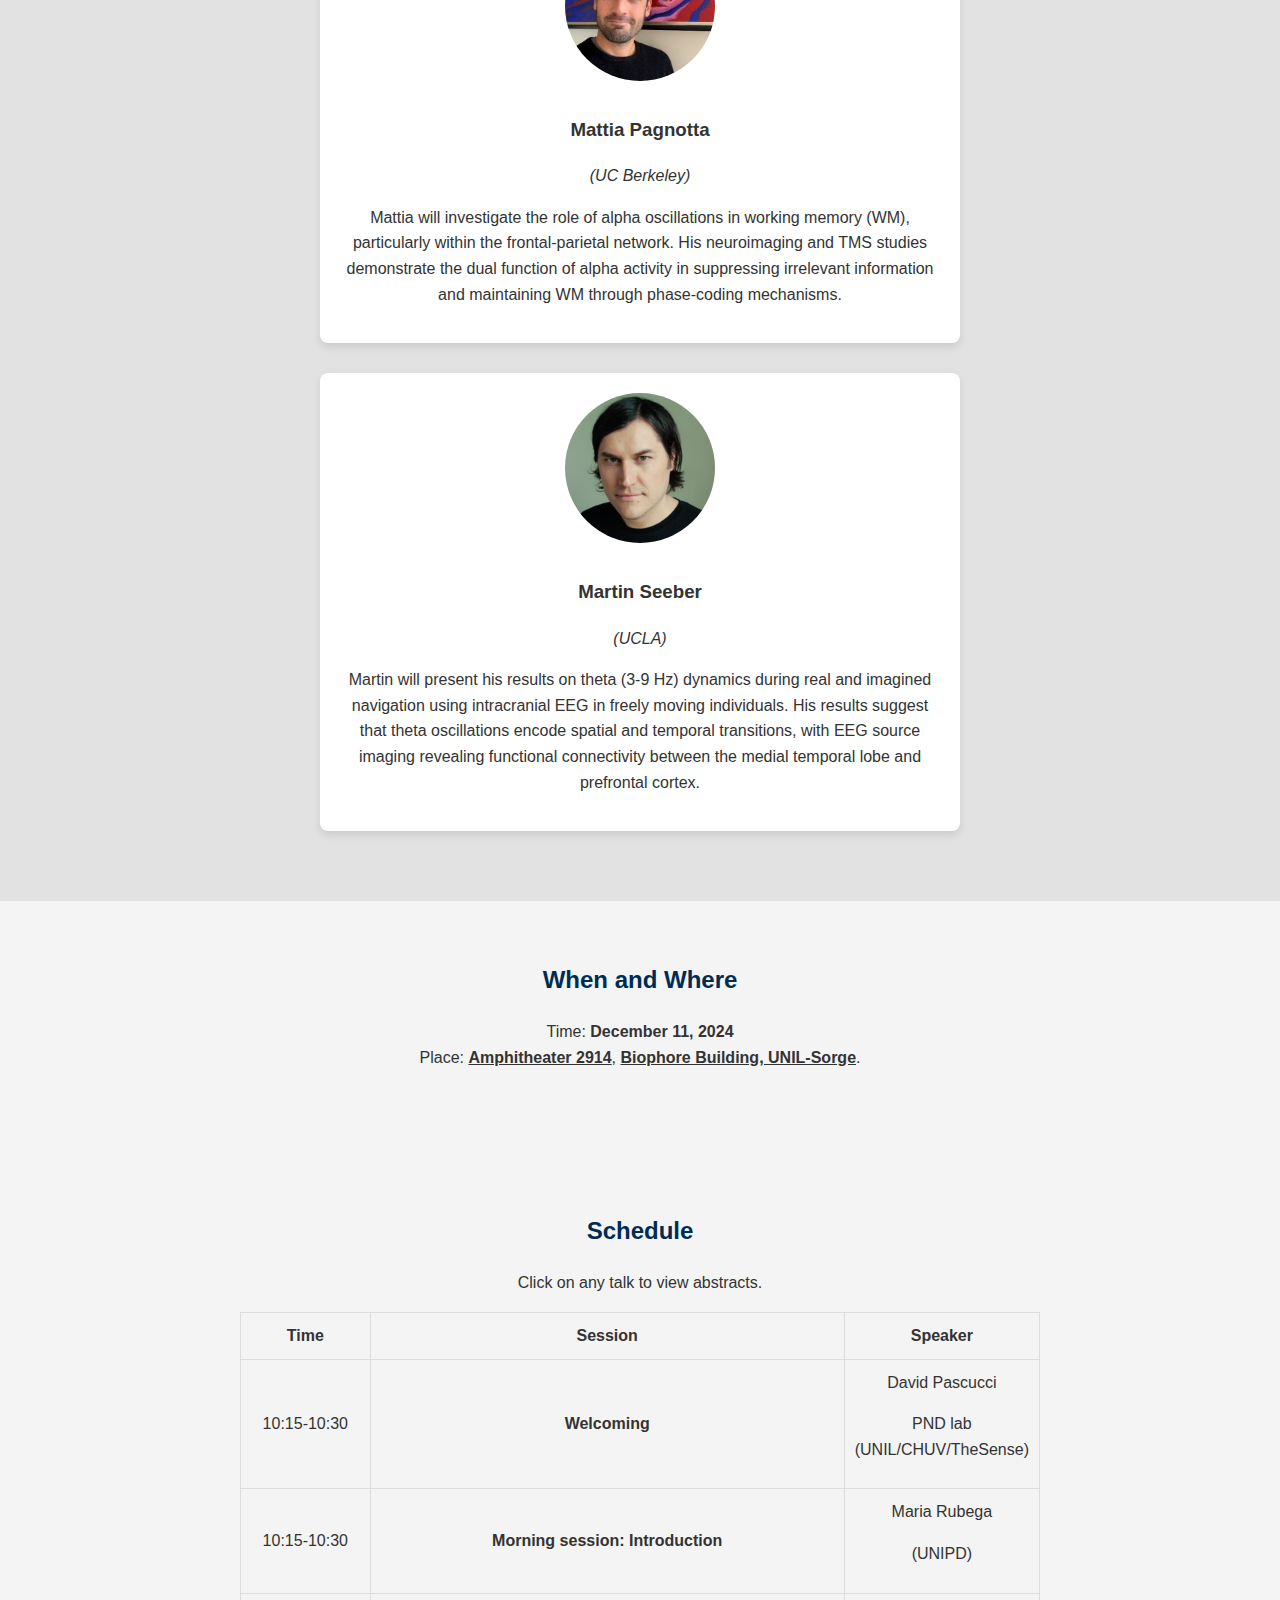
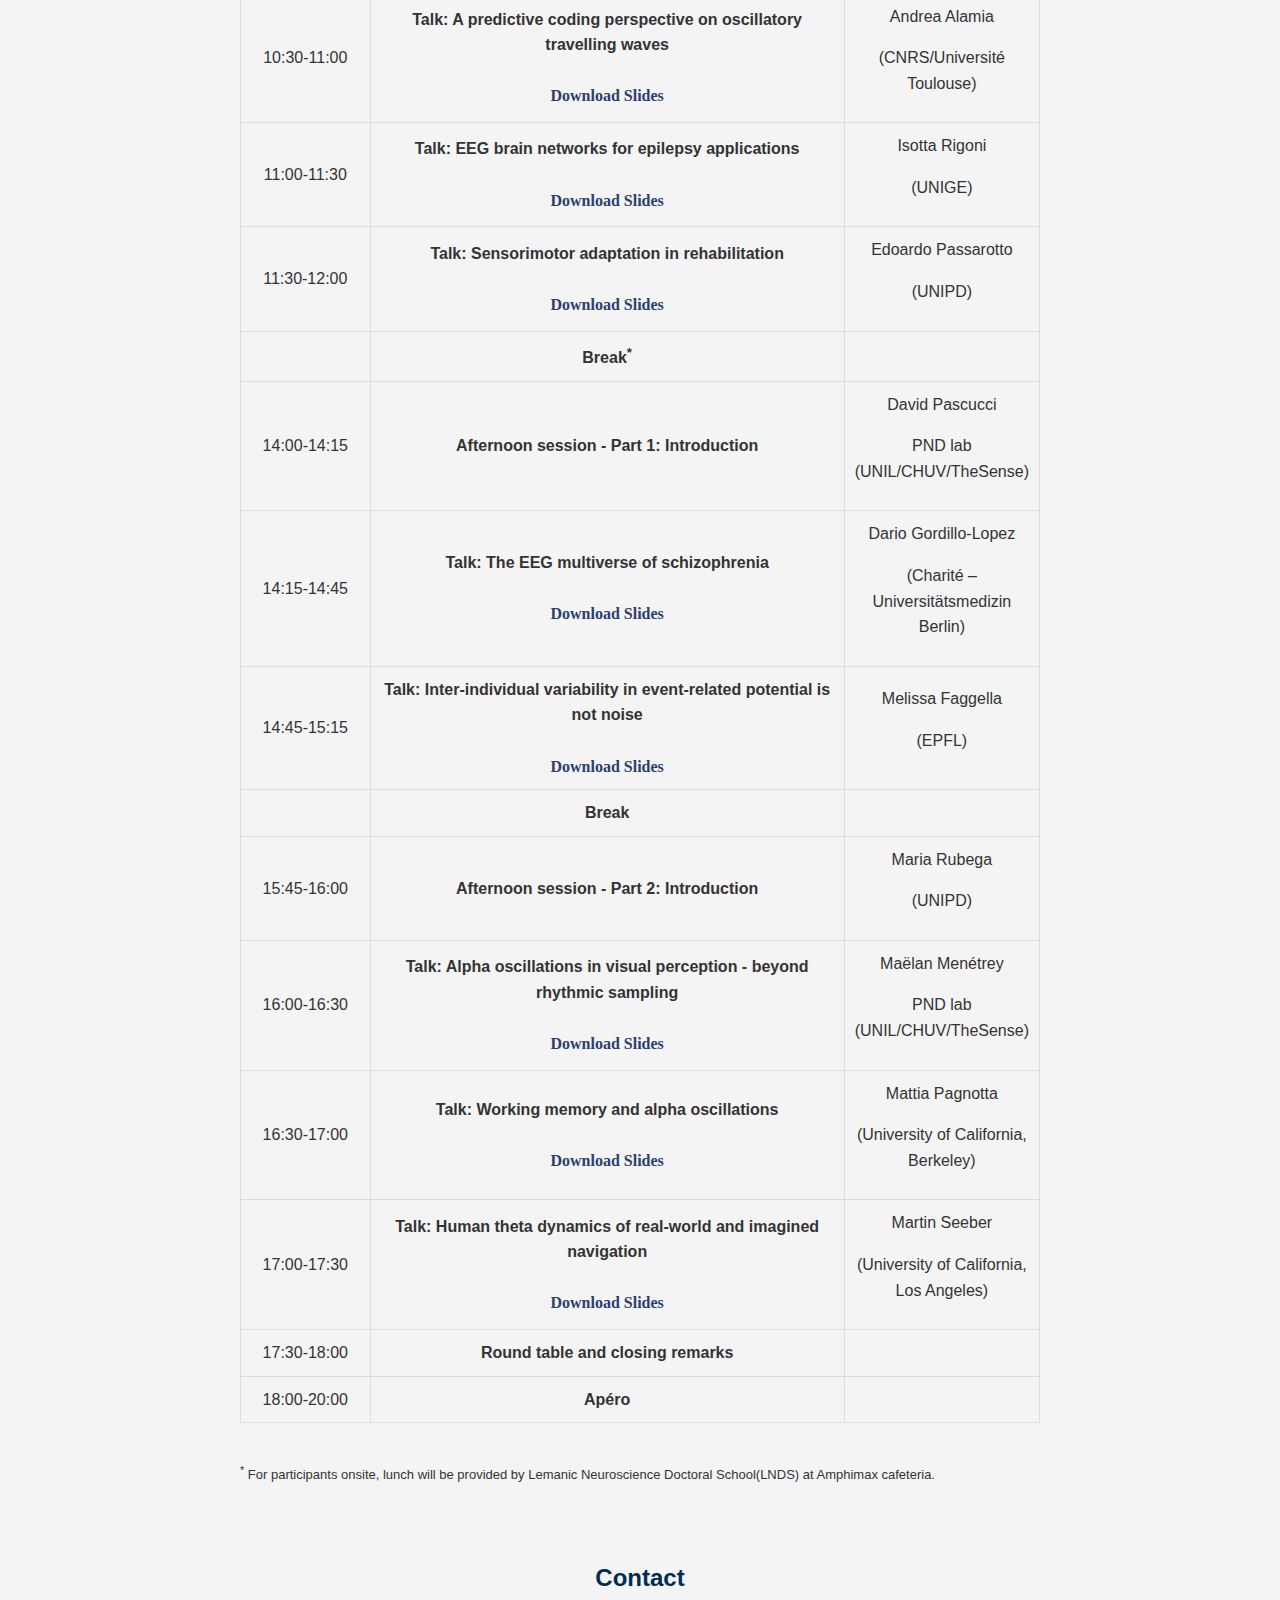
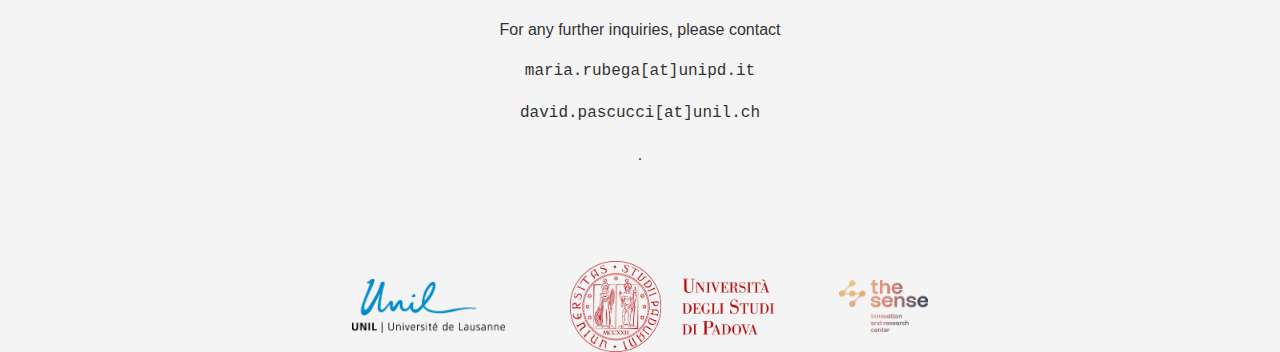
==== commit 98bdc748: "Add files via upload" ====
--- a/index.html
+++ b/index.html
@@ -12,7 +12,7 @@
     <nav>
         <ul>
             <li><a href="#home">Home</a></li>
-            <li><a href="#Recordings">Video</a></li>
+            <li><a href="#Recordings">Recordings</a></li>
             <li><a href="#overview">Overview</a></li>
             <li><a href="#speakers">Speakers</a></li>
             <li><a href="#schedule">Schedule</a></li>
